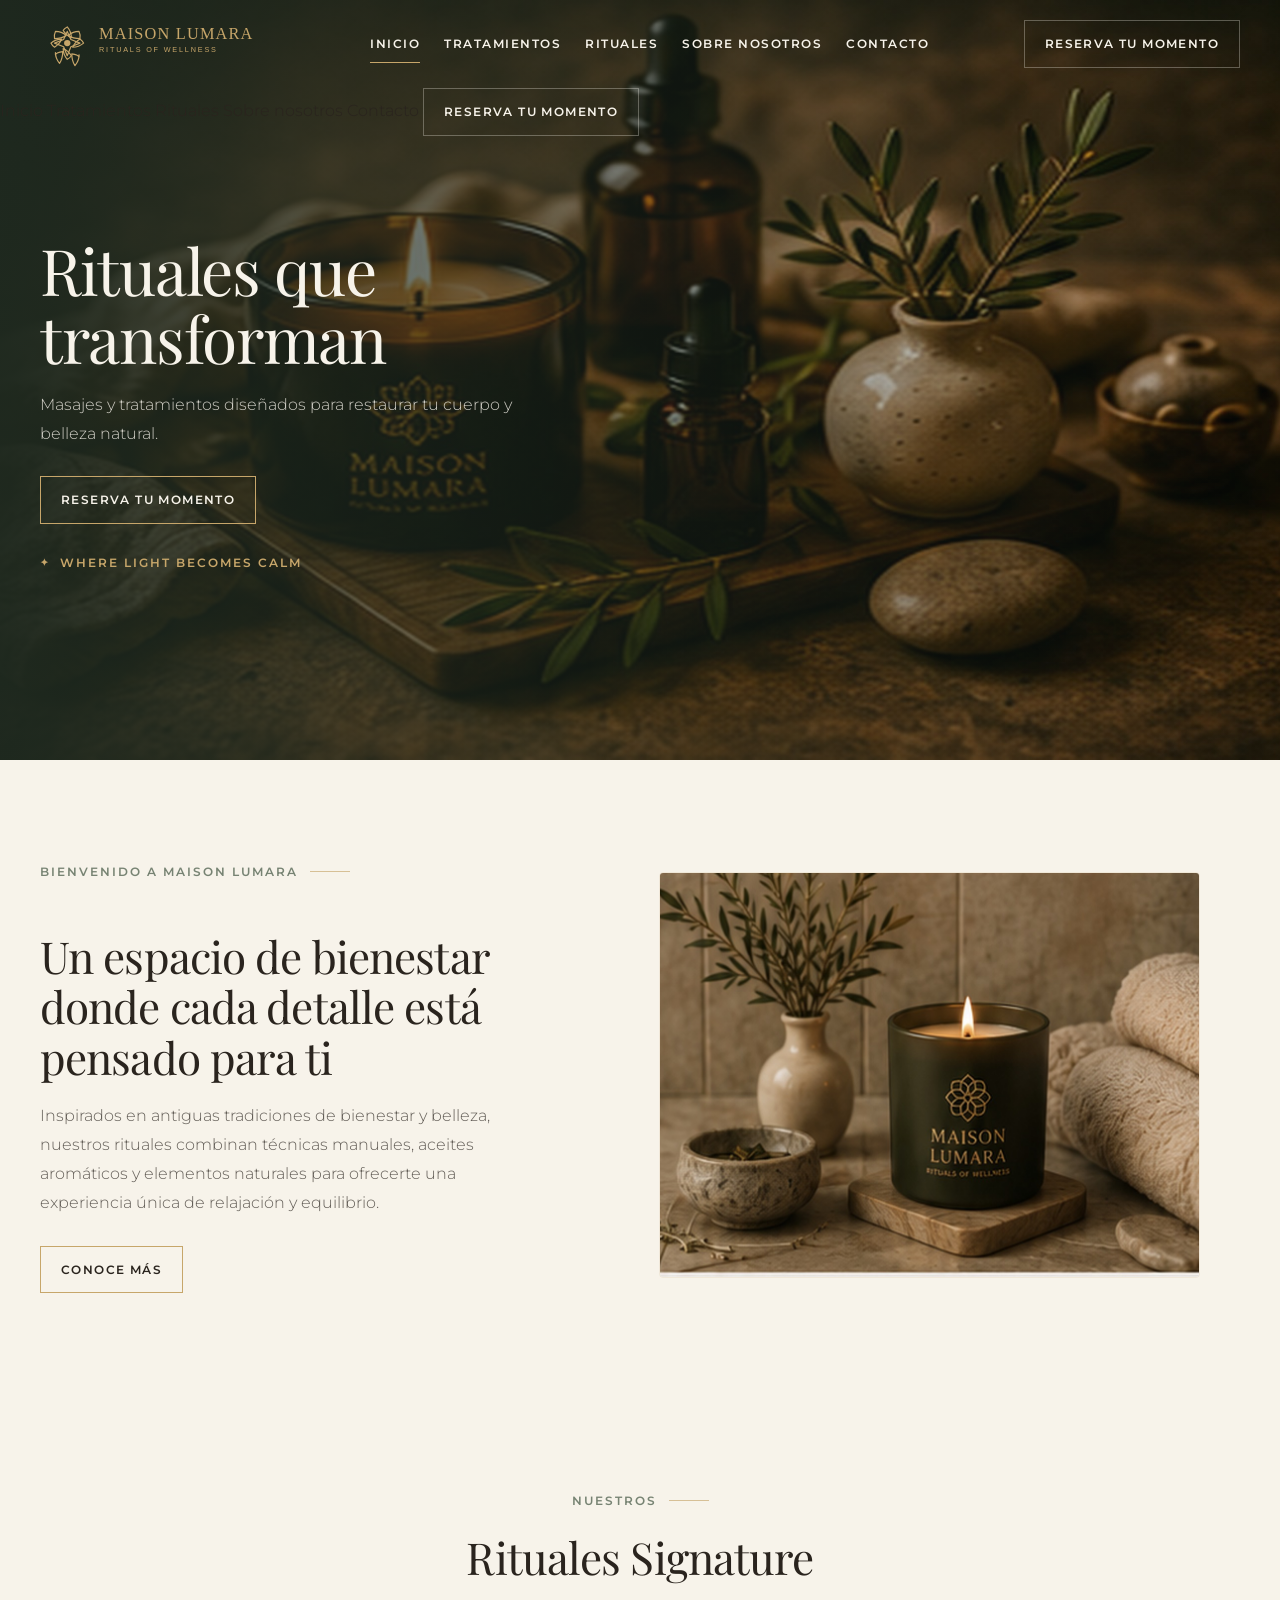
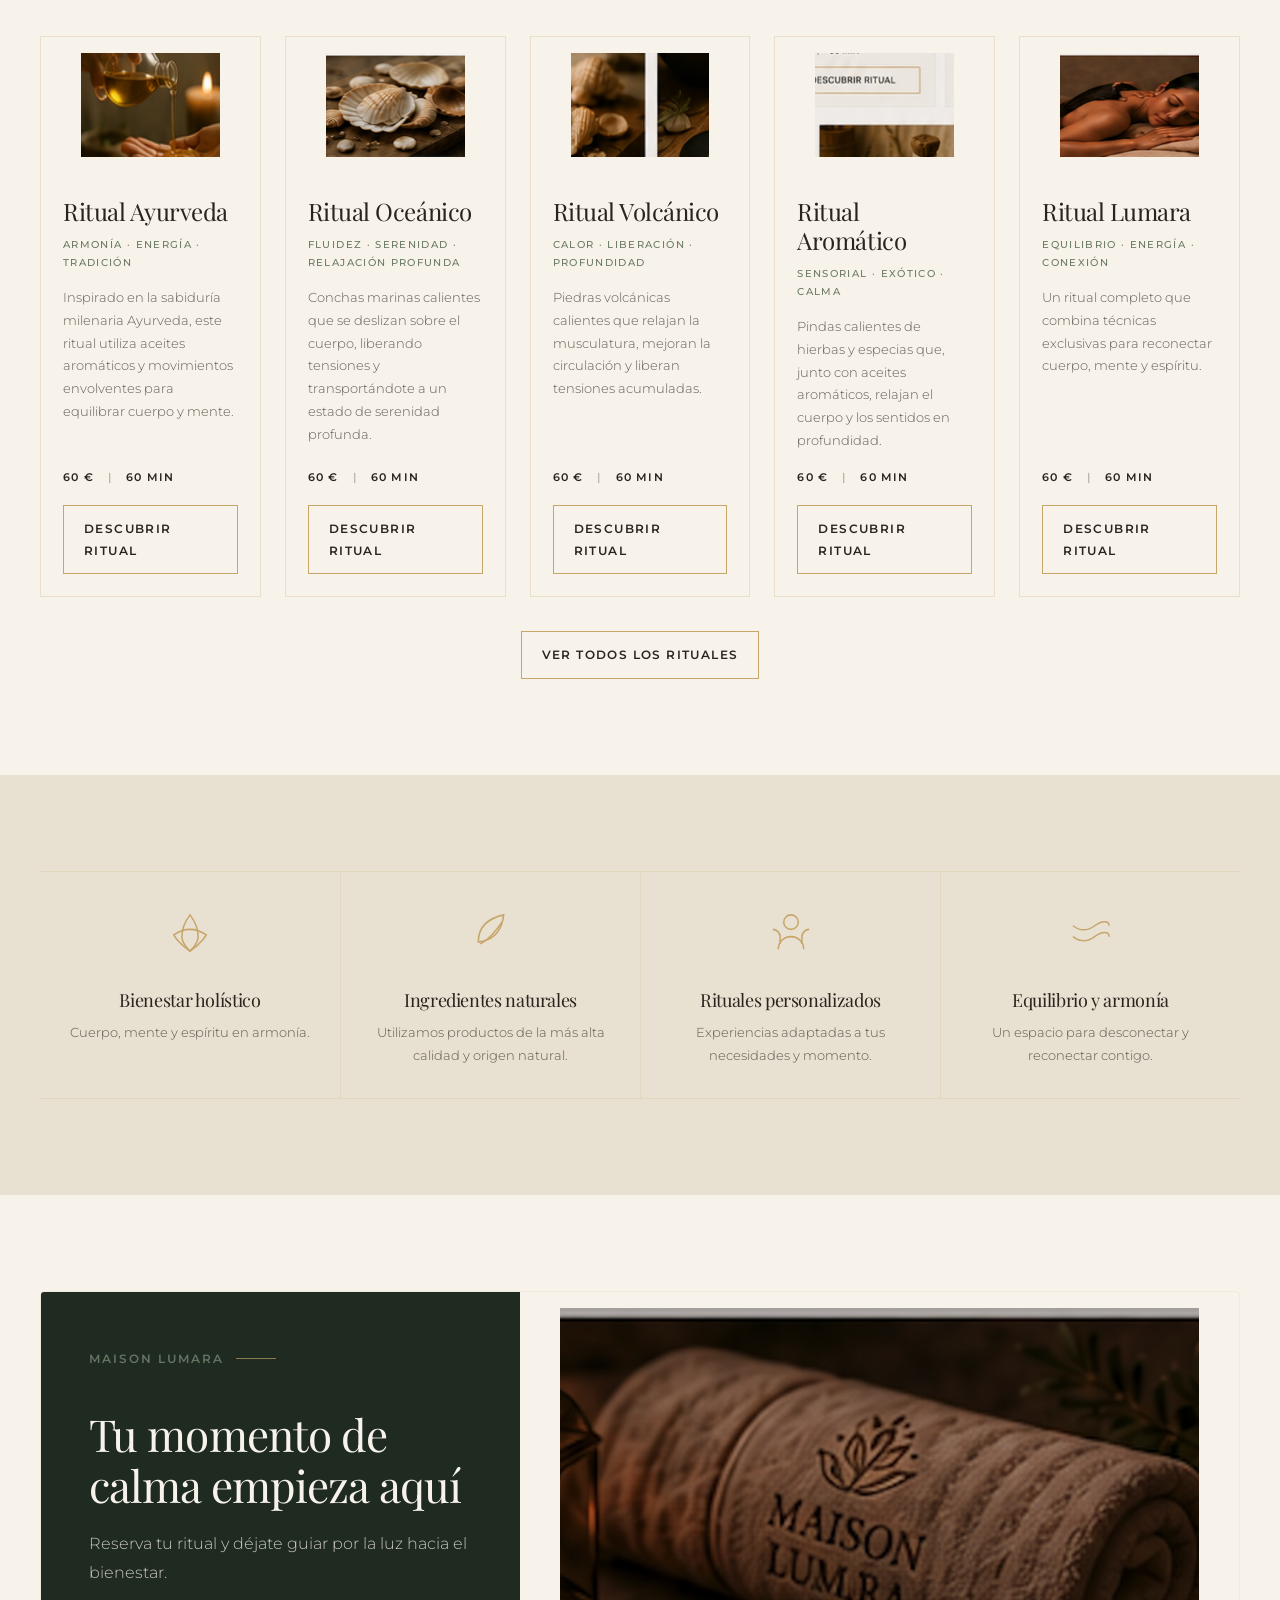
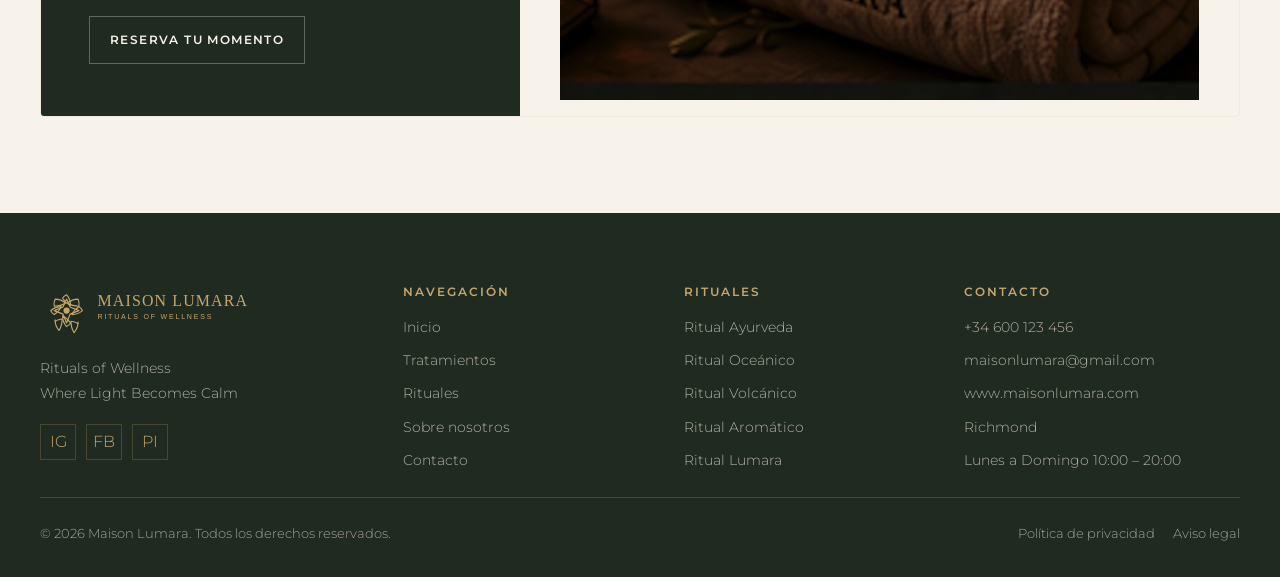
==== index.html @ 35aff401 "Refine Maison Lumara site with final visual assets" ====
<!DOCTYPE html>
<html lang="es">
  <head>
    <meta charset="UTF-8" />
    <meta name="viewport" content="width=device-width, initial-scale=1.0" />
    <title>Maison Lumara | Rituals of Wellness</title>
    <meta
      name="description"
      content="Maison Lumara es un espacio de bienestar editorial y cálido donde cada ritual está diseñado para restaurar el cuerpo, la mente y la belleza natural."
    />
    <link rel="stylesheet" href="styles.css" />
  </head>
  <body>
    <div class="page-shell">
      <header class="site-header is-transparent" data-header>
        <div class="container header-bar">
          <a class="brand" href="index.html" aria-label="Maison Lumara">
            <img src="assets/logo-maison-lumara.svg" alt="Maison Lumara" />
          </a>
          <nav class="site-nav" aria-label="Principal">
            <a href="index.html" aria-current="page">Inicio</a>
            <a href="#tratamientos">Tratamientos</a>
            <a href="#rituales">Rituales</a>
            <a href="about.html">Sobre nosotros</a>
            <a href="#contacto">Contacto</a>
          </nav>
          <div class="header-actions">
            <a class="button button-dark" href="#contacto">Reserva tu momento</a>
            <button class="menu-toggle" aria-label="Abrir menú" aria-expanded="false" data-menu-toggle>
              <span></span>
            </button>
          </div>
        </div>
        <div class="mobile-panel" data-mobile-panel>
          <a href="index.html">Inicio</a>
          <a href="#tratamientos">Tratamientos</a>
          <a href="#rituales">Rituales</a>
          <a href="about.html">Sobre nosotros</a>
          <a href="#contacto">Contacto</a>
          <a class="button button-dark" href="#contacto">Reserva tu momento</a>
        </div>
      </header>

      <main>
        <section class="hero">
          <div class="hero-media">
            <img src="assets/hero.jpg" alt="Vela, aceites y elementos naturales Maison Lumara" />
          </div>
          <div class="hero-inner">
            <div class="hero-content hero-copy stack-lg reveal">
              <div class="stack-md">
                <h1>Rituales que transforman</h1>
                <p>
                  Masajes y tratamientos diseñados para restaurar tu cuerpo y belleza natural.
                </p>
              </div>
              <div>
                <a class="button" href="#contacto">Reserva tu momento</a>
              </div>
              <div class="hero-tagline">Where Light Becomes Calm</div>
            </div>
          </div>
        </section>

        <section class="section section-ivory" id="tratamientos">
          <div class="container feature-split">
            <div class="stack-lg reveal">
              <div class="eyebrow">Bienvenido a Maison Lumara</div>
              <div class="stack-md">
                <h2>Un espacio de bienestar donde cada detalle est&aacute; pensado para ti</h2>
                <p>
                  Inspirados en antiguas tradiciones de bienestar y belleza, nuestros rituales combinan t&eacute;cnicas manuales, aceites arom&aacute;ticos y elementos naturales para ofrecerte una experiencia &uacute;nica de relajaci&oacute;n y equilibrio.
                </p>
              </div>
              <div>
                <a class="button" href="about.html">Conoce m&aacute;s</a>
              </div>
            </div>
            <figure class="feature-split-figure reveal">
              <img src="assets/bienestar.jpg" alt="Cabina cálida de Maison Lumara" loading="lazy" />
            </figure>
          </div>
        </section>

        <section class="section section-ivory" id="rituales">
          <div class="container">
            <div class="centered-heading reveal">
              <div class="eyebrow" style="justify-content:center">Nuestros</div>
              <h2>Rituales Signature</h2>
            </div>

            <div class="ritual-grid">
              <article class="ritual-card reveal">
                <figure class="card-figure">
                  <img src="assets/ayurveda.jpg" alt="Ritual Ayurveda" loading="lazy" />
                </figure>
                <div class="card-body">
                  <h3>Ritual Ayurveda</h3>
                  <div class="card-subtitle">Armon&iacute;a · Energ&iacute;a · Tradici&oacute;n</div>
                  <p>
                    Inspirado en la sabidur&iacute;a milenaria Ayurveda, este ritual utiliza aceites arom&aacute;ticos y movimientos envolventes para equilibrar cuerpo y mente.
                  </p>
                  <div class="card-meta"><span>60 €</span><span>60 MIN</span></div>
                  <a class="button" href="ritual-ayurveda.html">Descubrir ritual</a>
                </div>
              </article>

              <article class="ritual-card reveal">
                <figure class="card-figure">
                  <img src="assets/oceanico.jpg" alt="Ritual Oceánico" loading="lazy" />
                </figure>
                <div class="card-body">
                  <h3>Ritual Oce&aacute;nico</h3>
                  <div class="card-subtitle">Fluidez · Serenidad · Relajaci&oacute;n profunda</div>
                  <p>
                    Conchas marinas calientes que se deslizan sobre el cuerpo, liberando tensiones y transport&aacute;ndote a un estado de serenidad profunda.
                  </p>
                  <div class="card-meta"><span>60 €</span><span>60 MIN</span></div>
                  <a class="button" href="ritual-oceanico.html">Descubrir ritual</a>
                </div>
              </article>

              <article class="ritual-card reveal">
                <figure class="card-figure">
                  <img src="assets/volcanico.jpg" alt="Ritual Volcánico" loading="lazy" />
                </figure>
                <div class="card-body">
                  <h3>Ritual Volc&aacute;nico</h3>
                  <div class="card-subtitle">Calor · Liberaci&oacute;n · Profundidad</div>
                  <p>
                    Piedras volc&aacute;nicas calientes que relajan la musculatura, mejoran la circulaci&oacute;n y liberan tensiones acumuladas.
                  </p>
                  <div class="card-meta"><span>60 €</span><span>60 MIN</span></div>
                  <a class="button" href="ritual-volcanico.html">Descubrir ritual</a>
                </div>
              </article>

              <article class="ritual-card reveal">
                <figure class="card-figure">
                  <img src="assets/aromatico.jpg" alt="Ritual Aromático" loading="lazy" />
                </figure>
                <div class="card-body">
                  <h3>Ritual Arom&aacute;tico</h3>
                  <div class="card-subtitle">Sensorial · Ex&oacute;tico · Calma</div>
                  <p>
                    Pindas calientes de hierbas y especias que, junto con aceites arom&aacute;ticos, relajan el cuerpo y los sentidos en profundidad.
                  </p>
                  <div class="card-meta"><span>60 €</span><span>60 MIN</span></div>
                  <a class="button" href="ritual-aromatico.html">Descubrir ritual</a>
                </div>
              </article>

              <article class="ritual-card reveal">
                <figure class="card-figure">
                  <img src="assets/lumara.jpg" alt="Ritual Lumara" loading="lazy" />
                </figure>
                <div class="card-body">
                  <h3>Ritual Lumara</h3>
                  <div class="card-subtitle">Equilibrio · Energ&iacute;a · Conexi&oacute;n</div>
                  <p>
                    Un ritual completo que combina t&eacute;cnicas exclusivas para reconectar cuerpo, mente y esp&iacute;ritu.
                  </p>
                  <div class="card-meta"><span>60 €</span><span>60 MIN</span></div>
                  <a class="button" href="ritual-lumara.html">Descubrir ritual</a>
                </div>
              </article>
            </div>

            <div class="grid-cta reveal">
              <a class="button" href="ritual-lumara.html">Ver todos los rituales</a>
            </div>
          </div>
        </section>

        <section class="section section-beige">
          <div class="container">
            <div class="values-grid">
              <article class="value-card reveal">
                <svg class="value-icon" viewBox="0 0 64 64" fill="none" stroke="currentColor" stroke-width="1.7">
                  <path d="M32 12c6 8 9 16 9 24 0 5-3 10-9 16-6-6-9-11-9-16 0-8 3-16 9-24Z"/><path d="M14 34c6-4 12-6 18-6 6 0 12 2 18 6-6 10-18 18-18 18S20 44 14 34Z"/>
                </svg>
                <h3>Bienestar hol&iacute;stico</h3>
                <p>Cuerpo, mente y esp&iacute;ritu en armon&iacute;a.</p>
              </article>
              <article class="value-card reveal">
                <svg class="value-icon" viewBox="0 0 64 64" fill="none" stroke="currentColor" stroke-width="1.7">
                  <path d="M18 42c0-16 10-26 28-30-2 18-12 28-28 30Z"/><path d="M20 44c8-4 16-12 24-24"/>
                </svg>
                <h3>Ingredientes naturales</h3>
                <p>Utilizamos productos de la m&aacute;s alta calidad y origen natural.</p>
              </article>
              <article class="value-card reveal">
                <svg class="value-icon" viewBox="0 0 64 64" fill="none" stroke="currentColor" stroke-width="1.7">
                  <circle cx="32" cy="20" r="8"/><path d="M18 50c0-8 6-14 14-14s14 6 14 14"/><path d="M12 28c4 0 8 4 8 8v8"/><path d="M52 28c-4 0-8 4-8 8v8"/>
                </svg>
                <h3>Rituales personalizados</h3>
                <p>Experiencias adaptadas a tus necesidades y momento.</p>
              </article>
              <article class="value-card reveal">
                <svg class="value-icon" viewBox="0 0 64 64" fill="none" stroke="currentColor" stroke-width="1.7">
                  <path d="M12 24c8 6 16 6 24 0s16-6 16 0"/><path d="M12 36c8 6 16 6 24 0s16-6 16 0"/>
                </svg>
                <h3>Equilibrio y armon&iacute;a</h3>
                <p>Un espacio para desconectar y reconectar contigo.</p>
              </article>
            </div>
          </div>
        </section>

        <section class="section section-ivory" id="contacto">
          <div class="container">
            <div class="cta-panel reveal">
              <div class="cta-panel-copy stack-lg">
                <div class="stack-md">
                  <div class="eyebrow">Maison Lumara</div>
                  <h2>Tu momento de calma empieza aqu&iacute;</h2>
                  <p>Reserva tu ritual y d&eacute;jate guiar por la luz hacia el bienestar.</p>
                </div>
                <div>
                  <a class="button button-dark" href="mailto:maisonlumara@gmail.com">Reserva tu momento</a>
                </div>
              </div>
              <figure class="cta-panel-image">
                <img src="assets/cta-footer.jpg" alt="Linterna y toalla Maison Lumara" loading="lazy" />
              </figure>
            </div>
          </div>
        </section>
      </main>

      <footer class="site-footer">
        <div class="container">
          <div class="footer-grid">
            <div class="footer-brand">
              <img class="footer-logo" src="assets/logo-maison-lumara.svg" alt="Maison Lumara" />
              <p>Rituals of Wellness</p>
              <p>Where Light Becomes Calm</p>
              <div class="socials" aria-label="Redes sociales">
                <a href="#" aria-label="Instagram">IG</a>
                <a href="#" aria-label="Facebook">FB</a>
                <a href="#" aria-label="Pinterest">PI</a>
              </div>
            </div>
            <div class="footer-column">
              <h3>Navegaci&oacute;n</h3>
              <div class="footer-links">
                <a href="index.html">Inicio</a>
                <a href="#tratamientos">Tratamientos</a>
                <a href="#rituales">Rituales</a>
                <a href="about.html">Sobre nosotros</a>
                <a href="#contacto">Contacto</a>
              </div>
            </div>
            <div class="footer-column">
              <h3>Rituales</h3>
              <div class="footer-links">
                <a href="ritual-ayurveda.html">Ritual Ayurveda</a>
                <a href="ritual-oceanico.html">Ritual Oce&aacute;nico</a>
                <a href="ritual-volcanico.html">Ritual Volc&aacute;nico</a>
                <a href="ritual-aromatico.html">Ritual Arom&aacute;tico</a>
                <a href="ritual-lumara.html">Ritual Lumara</a>
              </div>
            </div>
            <div class="footer-column">
              <h3>Contacto</h3>
              <div class="footer-meta">
                <p>+34 600 123 456</p>
                <p>maisonlumara@gmail.com</p>
                <p>www.maisonlumara.com</p>
                <p>Richmond</p>
                <p>Lunes a Domingo 10:00 – 20:00</p>
              </div>
            </div>
          </div>
          <div class="footer-bottom">
            <span>&copy; 2026 Maison Lumara. Todos los derechos reservados.</span>
            <div class="footer-bottom-links">
              <a href="#">Pol&iacute;tica de privacidad</a>
              <a href="#">Aviso legal</a>
            </div>
          </div>
        </div>
      </footer>
    </div>
    <script src="script.js"></script>
  </body>
</html>
---- styles.css ----
@import url("https://fonts.googleapis.com/css2?family=Cinzel:wght@400;500;600&family=Montserrat:wght@300;400;500;600&family=Playfair+Display:wght@400;500;600&display=swap");

:root {
  --olive-deep: #3d4739;
  --olive-dark: #1f2a20;
  --olive-soft: #6b7a68;
  --beige: #e8e0d1;
  --ivory: #f7f3ea;
  --sand: #d6cbb7;
  --gold: #c7a66a;
  --text: #2a241e;
  --text-soft: rgba(42, 36, 30, 0.72);
  --line: rgba(199, 166, 106, 0.26);
  --line-strong: rgba(199, 166, 106, 0.42);
  --shadow-soft: 0 18px 38px rgba(49, 35, 22, 0.055);
  --radius-sm: 4px;
  --container: 1200px;
  --section-space: 96px;
  --section-space-mobile: 64px;
  --transition: 250ms ease;
}

*,
*::before,
*::after {
  box-sizing: border-box;
}

html {
  scroll-behavior: smooth;
}

section[id] {
  scroll-margin-top: 110px;
}

body {
  margin: 0;
  font-family: "Montserrat", sans-serif;
  font-weight: 300;
  color: var(--text);
  background: var(--ivory);
  line-height: 1.8;
  -webkit-font-smoothing: antialiased;
  text-rendering: optimizeLegibility;
}

img {
  max-width: 100%;
  display: block;
}

a {
  color: inherit;
  text-decoration: none;
}

button,
.button {
  font: inherit;
}

.container {
  width: min(calc(100% - 48px), var(--container));
  margin: 0 auto;
}

main {
  background:
    linear-gradient(180deg, rgba(255, 255, 255, 0.46), rgba(255, 255, 255, 0.46)),
    var(--ivory);
}

.page-shell {
  overflow: clip;
}

.eyebrow {
  display: inline-flex;
  align-items: center;
  gap: 12px;
  margin: 0 0 20px;
  font-size: 12px;
  font-weight: 600;
  letter-spacing: 2px;
  text-transform: uppercase;
  color: rgba(107, 122, 104, 0.92);
}

.eyebrow::after {
  content: "";
  width: 40px;
  height: 1px;
  background: var(--gold);
  opacity: 0.65;
}

.section {
  padding: var(--section-space) 0;
}

.section-ivory {
  background: var(--ivory);
}

.section-beige {
  background: var(--beige);
}

.heading-xl,
h1,
h2,
h3 {
  margin: 0;
  font-family: "Playfair Display", serif;
  font-weight: 400;
  letter-spacing: -0.02em;
}

h1 {
  font-size: clamp(34px, 6vw, 64px);
  line-height: 1.05;
}

h2 {
  font-size: clamp(28px, 4vw, 44px);
  line-height: 1.15;
}

h3 {
  font-size: clamp(20px, 2.4vw, 24px);
  line-height: 1.2;
}

p {
  margin: 0;
  color: var(--text-soft);
}

.stack-lg > * + * {
  margin-top: 28px;
}

.stack-md > * + * {
  margin-top: 20px;
}

.stack-sm > * + * {
  margin-top: 12px;
}

.button {
  display: inline-flex;
  align-items: center;
  justify-content: center;
  gap: 10px;
  min-height: 44px;
  padding: 12px 20px;
  border: 1px solid var(--gold);
  background: transparent;
  color: inherit;
  font-size: 12px;
  font-weight: 600;
  letter-spacing: 1.4px;
  text-transform: uppercase;
  transition: background-color var(--transition), color var(--transition), transform var(--transition), border-color var(--transition);
}

.button:hover,
.button:focus-visible {
  background: var(--gold);
  color: var(--olive-dark);
  transform: translateY(-2px);
}

.button-solid {
  background: var(--gold);
  color: var(--olive-dark);
}

.button-solid:hover,
.button-solid:focus-visible {
  background: #d4b47b;
}

.button-dark {
  border-color: rgba(247, 243, 234, 0.3);
  color: var(--ivory);
}

.button-dark:hover,
.button-dark:focus-visible {
  border-color: var(--gold);
}

.site-header {
  position: sticky;
  top: 0;
  z-index: 50;
  background: rgba(31, 42, 32, 0.78);
  backdrop-filter: blur(18px);
  transition: background-color var(--transition), box-shadow var(--transition);
}

.site-header.is-transparent {
  position: absolute;
  inset: 0 0 auto;
  background: transparent;
  backdrop-filter: none;
}

.site-header.is-scrolled {
  background: rgba(31, 42, 32, 0.94);
  box-shadow: 0 12px 30px rgba(16, 20, 16, 0.18);
}

.header-bar {
  display: flex;
  align-items: center;
  justify-content: space-between;
  gap: 24px;
  min-height: 88px;
}

.brand {
  display: inline-flex;
  align-items: center;
  min-width: 0;
}

.brand img {
  width: 236px;
  max-width: 100%;
}

.site-nav {
  display: flex;
  align-items: center;
  gap: 24px;
}

.site-nav a {
  position: relative;
  font-size: 12px;
  font-weight: 600;
  letter-spacing: 1.5px;
  text-transform: uppercase;
  color: var(--ivory);
}

.site-nav a::after {
  content: "";
  position: absolute;
  left: 0;
  bottom: -8px;
  width: 100%;
  height: 1px;
  background: var(--gold);
  transform: scaleX(0);
  transform-origin: left;
  transition: transform var(--transition);
}

.site-nav a:hover::after,
.site-nav a[aria-current="page"]::after {
  transform: scaleX(1);
}

.header-actions {
  display: flex;
  align-items: center;
  gap: 18px;
}

.menu-toggle {
  display: none;
  width: 48px;
  height: 48px;
  padding: 0;
  border: 1px solid rgba(247, 243, 234, 0.2);
  background: transparent;
  color: var(--ivory);
}

.menu-toggle span,
.menu-toggle::before,
.menu-toggle::after {
  content: "";
  display: block;
  width: 18px;
  height: 1px;
  margin: 0 auto;
  background: currentColor;
  transition: transform var(--transition), opacity var(--transition);
}

.menu-toggle span {
  margin: 6px auto;
}

.menu-toggle[aria-expanded="true"]::before {
  transform: translateY(7px) rotate(45deg);
}

.menu-toggle[aria-expanded="true"] span {
  opacity: 0;
}

.menu-toggle[aria-expanded="true"]::after {
  transform: translateY(-7px) rotate(-45deg);
}

.hero {
  position: relative;
  min-height: 760px;
  display: flex;
  align-items: center;
  color: var(--ivory);
  background: var(--olive-dark);
}

.hero::before {
  content: "";
  position: absolute;
  inset: 0;
  background: linear-gradient(90deg, rgba(31, 42, 32, 0.92) 0%, rgba(31, 42, 32, 0.62) 38%, rgba(31, 42, 32, 0.12) 100%);
  z-index: 1;
}

.hero-media,
.page-hero-media {
  position: absolute;
  inset: 0;
}

.hero-media img,
.page-hero-media img {
  width: 100%;
  height: 100%;
  object-fit: cover;
}

.hero-content,
.page-hero-content {
  position: relative;
  z-index: 2;
}

.hero-inner {
  width: min(calc(100% - 48px), var(--container));
  margin: 0 auto;
  padding: 154px 0 102px;
}

.hero-copy {
  max-width: 520px;
}

.hero-copy p {
  color: rgba(247, 243, 234, 0.82);
}

.hero-tagline {
  display: inline-flex;
  align-items: center;
  gap: 10px;
  margin-top: 28px;
  font-size: 12px;
  font-weight: 600;
  letter-spacing: 2px;
  text-transform: uppercase;
  color: var(--gold);
}

.hero-tagline::before {
  content: "✦";
  font-size: 10px;
}

.feature-split {
  display: grid;
  grid-template-columns: minmax(0, 0.9fr) minmax(0, 1.1fr);
  gap: 70px;
  align-items: center;
}

.feature-split img,
.about-story-media img,
.ritual-intro-media img,
.cta-panel-image img,
.card-figure img,
.page-hero-media img {
  width: 100%;
  height: 100%;
  object-fit: cover;
}

.feature-split-figure {
  aspect-ratio: 4 / 3;
  border-radius: var(--radius-sm);
  overflow: hidden;
  border: 1px solid rgba(199, 166, 106, 0.14);
}

.centered-heading {
  text-align: center;
  max-width: 720px;
  margin: 0 auto 54px;
}

.ritual-grid {
  display: grid;
  grid-template-columns: repeat(5, minmax(0, 1fr));
  gap: 24px;
  align-items: stretch;
}

.ritual-card {
  display: flex;
  flex-direction: column;
  height: 100%;
  border: 1px solid var(--line);
  background: var(--ivory);
  transition: transform var(--transition), box-shadow var(--transition), border-color var(--transition);
}

.ritual-card:hover,
.ritual-card:focus-within {
  transform: translateY(-4px);
  box-shadow: var(--shadow-soft);
  border-color: var(--line-strong);
}

.card-figure {
  aspect-ratio: 4 / 3;
  overflow: hidden;
}

.card-body {
  display: flex;
  flex: 1;
  flex-direction: column;
  padding: 24px 22px 22px;
}

.card-subtitle {
  margin: 10px 0 14px;
  font-size: 10px;
  font-weight: 500;
  letter-spacing: 1.35px;
  text-transform: uppercase;
  color: var(--olive-soft);
}

.card-body p {
  font-size: 13px;
  line-height: 1.75;
}

.card-meta {
  display: flex;
  gap: 14px;
  margin-top: auto;
  padding: 16px 0 18px;
  font-size: 11px;
  font-weight: 600;
  letter-spacing: 1.2px;
  text-transform: uppercase;
  color: var(--text);
}

.card-meta span + span::before {
  content: "|";
  margin-right: 14px;
  color: rgba(42, 36, 30, 0.3);
}

.grid-cta {
  margin-top: 34px;
  text-align: center;
}

.values-grid {
  display: grid;
  grid-template-columns: repeat(4, minmax(0, 1fr));
  gap: 0;
  border-top: 1px solid rgba(199, 166, 106, 0.18);
  border-bottom: 1px solid rgba(199, 166, 106, 0.18);
}

.value-card {
  padding: 32px 26px;
  text-align: center;
}

.value-card + .value-card {
  border-left: 1px solid rgba(199, 166, 106, 0.16);
}

.value-icon {
  width: 58px;
  height: 58px;
  margin: 0 auto 18px;
  color: var(--gold);
}

.value-card h3 {
  margin-bottom: 10px;
  font-size: 18px;
}

.value-card p {
  font-size: 13px;
  line-height: 1.7;
}

.cta-panel {
  display: grid;
  grid-template-columns: minmax(0, 0.8fr) minmax(0, 1.2fr);
  min-height: 400px;
  overflow: hidden;
  border-radius: var(--radius-sm);
  border: 1px solid rgba(199, 166, 106, 0.12);
}

.cta-panel-copy {
  display: flex;
  flex-direction: column;
  justify-content: center;
  padding: 52px 48px;
  background: var(--olive-dark);
  color: var(--ivory);
}

.cta-panel-copy p {
  color: rgba(247, 243, 234, 0.78);
}

.cta-panel-image {
  position: relative;
  min-height: 320px;
}

.cta-panel-image::after {
  content: "";
  position: absolute;
  inset: 0;
  background: rgba(0, 0, 0, 0.3);
}

.site-footer {
  background: var(--olive-dark);
  color: var(--beige);
}

.footer-grid {
  display: grid;
  grid-template-columns: 1.2fr 0.9fr 0.9fr 1fr;
  gap: 32px;
  padding: 72px 0 24px;
}

.footer-brand p,
.footer-column p,
.footer-column a {
  color: rgba(232, 224, 209, 0.74);
  font-size: 14px;
}

.footer-column h3 {
  margin-bottom: 16px;
  font-family: "Montserrat", sans-serif;
  font-size: 12px;
  font-weight: 600;
  letter-spacing: 2px;
  text-transform: uppercase;
  color: var(--gold);
}

.footer-links,
.footer-meta {
  display: grid;
  gap: 8px;
}

.footer-logo {
  width: 230px;
  margin-bottom: 18px;
}

.socials {
  display: flex;
  gap: 10px;
  margin-top: 18px;
}

.socials a {
  display: inline-flex;
  align-items: center;
  justify-content: center;
  width: 36px;
  height: 36px;
  border: 1px solid rgba(199, 166, 106, 0.24);
  color: var(--gold);
  transition: border-color var(--transition), transform var(--transition);
}

.socials a:hover,
.socials a:focus-visible {
  border-color: var(--gold);
  transform: translateY(-2px);
}

.footer-bottom {
  display: flex;
  justify-content: space-between;
  gap: 18px;
  align-items: center;
  padding: 24px 0 32px;
  border-top: 1px solid rgba(199, 166, 106, 0.25);
  color: rgba(232, 224, 209, 0.68);
  font-size: 13px;
}

.footer-bottom-links {
  display: flex;
  gap: 18px;
}

.page-hero {
  position: relative;
  min-height: 450px;
  display: flex;
  align-items: end;
  color: var(--ivory);
}

.page-hero::after {
  content: "";
  position: absolute;
  inset: 0;
  background: linear-gradient(180deg, rgba(31, 42, 32, 0.3) 0%, rgba(31, 42, 32, 0.74) 100%);
}

.page-hero .container {
  position: relative;
  z-index: 2;
  padding: 156px 0 54px;
}

.breadcrumb {
  display: inline-flex;
  flex-wrap: wrap;
  gap: 8px;
  margin-top: 16px;
  font-size: 12px;
  font-weight: 500;
  letter-spacing: 1.2px;
  text-transform: uppercase;
  color: rgba(247, 243, 234, 0.8);
}

.breadcrumb span {
  opacity: 0.6;
}

.about-story {
  display: grid;
  grid-template-columns: minmax(0, 1fr) minmax(0, 0.94fr);
  gap: 42px;
  align-items: start;
}

.about-story-media {
  display: grid;
  grid-template-columns: 1fr 0.82fr;
  gap: 18px;
  align-items: start;
}

.about-story-media figure {
  margin: 0;
  overflow: hidden;
  border-radius: var(--radius-sm);
  border: 1px solid rgba(199, 166, 106, 0.12);
}

.about-story-media figure:first-child {
  aspect-ratio: 4 / 5;
}

.about-story-media figure:last-child {
  aspect-ratio: 4 / 6;
  transform: translateY(56px);
}

.meaning-card {
  display: grid;
  grid-template-columns: repeat(2, minmax(0, 1fr));
  gap: 0;
  margin-top: 34px;
  border: 1px solid rgba(199, 166, 106, 0.2);
  background: rgba(255, 255, 255, 0.45);
}

.meaning-card article {
  padding: 28px;
}

.meaning-card article + article {
  border-left: 1px solid rgba(199, 166, 106, 0.14);
}

.meaning-card h3 {
  margin-bottom: 12px;
}

.ritual-intro {
  display: grid;
  grid-template-columns: minmax(0, 1fr) minmax(340px, 0.82fr);
  gap: 44px;
  align-items: start;
}

.ritual-intro-media {
  aspect-ratio: 16 / 11;
  overflow: hidden;
  border-radius: var(--radius-sm);
  border: 1px solid rgba(199, 166, 106, 0.14);
}

.ritual-layout {
  display: grid;
  grid-template-columns: minmax(0, 1fr) 300px;
  gap: 36px;
  align-items: start;
  margin-top: 48px;
}

.ritual-panel,
.ritual-aside-card,
.contact-strip,
.summary-box {
  border: 1px solid rgba(199, 166, 106, 0.18);
  background: rgba(255, 255, 255, 0.58);
}

.ritual-panel {
  padding: 30px;
}

.ritual-bullets {
  display: grid;
  gap: 12px;
  padding: 0;
  margin: 0;
  list-style: none;
}

.ritual-bullets li {
  position: relative;
  padding-left: 20px;
  color: var(--text-soft);
}

.ritual-bullets li::before {
  content: "";
  position: absolute;
  left: 0;
  top: 12px;
  width: 8px;
  height: 8px;
  border-radius: 50%;
  background: var(--gold);
}

.ritual-aside {
  display: grid;
  gap: 20px;
  position: sticky;
  top: 112px;
}

.ritual-aside-card {
  padding: 24px;
}

.ritual-stat {
  display: grid;
  gap: 16px;
}

.ritual-stat article {
  display: flex;
  justify-content: space-between;
  gap: 16px;
  align-items: center;
  padding-bottom: 16px;
  border-bottom: 1px solid rgba(199, 166, 106, 0.16);
}

.ritual-stat article:last-child {
  padding-bottom: 0;
  border-bottom: 0;
}

.ritual-stat strong {
  font-family: "Montserrat", sans-serif;
  font-size: 11px;
  font-weight: 600;
  letter-spacing: 1.6px;
  text-transform: uppercase;
  color: var(--olive-soft);
}

.ritual-stat span {
  font-size: 14px;
  font-weight: 500;
  color: var(--text);
}

.benefits-grid {
  display: grid;
  grid-template-columns: repeat(4, minmax(0, 1fr));
  gap: 18px;
  margin-top: 28px;
}

.benefit-card {
  padding: 22px 20px;
  border: 1px solid rgba(199, 166, 106, 0.18);
  background: rgba(255, 255, 255, 0.52);
  text-align: center;
}

.benefit-card h3 {
  margin-bottom: 8px;
  font-size: 18px;
}

.benefit-card p {
  font-size: 13px;
  line-height: 1.7;
}

.benefit-card svg {
  width: 34px;
  height: 34px;
  color: var(--gold);
  margin: 0 auto 14px;
}

.contact-strip {
  display: flex;
  justify-content: space-between;
  gap: 24px;
  align-items: center;
  padding: 26px 28px;
  margin-top: 40px;
  background: linear-gradient(135deg, rgba(31, 42, 32, 0.98), rgba(42, 58, 42, 0.9));
  color: var(--ivory);
}

.section-divider {
  width: min(calc(100% - 48px), var(--container));
  height: 1px;
  margin: 0 auto;
  background: linear-gradient(90deg, rgba(199, 166, 106, 0), rgba(199, 166, 106, 0.45), rgba(199, 166, 106, 0));
}

.rituals-stack {
  display: grid;
  gap: 0;
}

.contact-strip p {
  color: rgba(247, 243, 234, 0.74);
}

.contact-actions {
  display: flex;
  flex-wrap: wrap;
  gap: 14px;
}

.reveal {
  opacity: 0;
  transform: translateY(26px);
  transition: opacity 600ms ease, transform 600ms ease;
}

.reveal.is-visible {
  opacity: 1;
  transform: translateY(0);
}

@media (max-width: 1160px) {
  .ritual-grid {
    grid-template-columns: repeat(3, minmax(0, 1fr));
  }

  .footer-grid {
    grid-template-columns: repeat(2, minmax(0, 1fr));
  }

  .benefits-grid {
    grid-template-columns: repeat(2, minmax(0, 1fr));
  }
}

@media (max-width: 940px) {
  .site-nav,
  .header-actions .button {
    display: none;
  }

  .menu-toggle {
    display: inline-flex;
    align-items: center;
    justify-content: center;
  }

  .header-bar {
    min-height: 82px;
  }

  .mobile-panel {
    position: absolute;
    left: 0;
    right: 0;
    top: 100%;
    padding: 20px 24px 28px;
    background: rgba(31, 42, 32, 0.98);
    border-top: 1px solid rgba(199, 166, 106, 0.15);
    display: none;
  }

  .mobile-panel.is-open {
    display: grid;
    gap: 16px;
  }

  .mobile-panel a,
  .mobile-panel .button {
    color: var(--ivory);
  }

  .feature-split,
  .cta-panel,
  .about-story,
  .ritual-intro,
  .ritual-layout {
    grid-template-columns: 1fr;
  }

  .ritual-aside {
    position: static;
  }

  .ritual-grid {
    grid-template-columns: repeat(2, minmax(0, 1fr));
  }

  .values-grid {
    grid-template-columns: repeat(2, minmax(0, 1fr));
  }

  .value-card:nth-child(3),
  .value-card:nth-child(4) {
    border-top: 1px solid rgba(199, 166, 106, 0.16);
  }

  .value-card:nth-child(3) {
    border-left: 0;
  }

  .about-story-media {
    grid-template-columns: 1fr 1fr;
  }

  .about-story-media figure:last-child {
    transform: none;
  }
}

@media (max-width: 720px) {
  :root {
    --section-space: var(--section-space-mobile);
  }

  .container,
  .hero-inner {
    width: min(calc(100% - 40px), var(--container));
  }

  .hero {
    min-height: 640px;
  }

  .hero-inner {
    padding: 136px 0 76px;
  }

  .header-bar {
    min-height: 76px;
  }

  .brand img {
    width: 198px;
  }

  .ritual-grid,
  .values-grid,
  .footer-grid,
  .meaning-card,
  .benefits-grid,
  .about-story-media {
    grid-template-columns: 1fr;
  }

  .value-card + .value-card,
  .meaning-card article + article {
    border-left: 0;
    border-top: 1px solid rgba(199, 166, 106, 0.14);
  }

  .cta-panel-copy,
  .ritual-panel,
  .ritual-aside-card,
  .contact-strip {
    padding: 28px;
  }

  .feature-split,
  .ritual-intro,
  .about-story {
    gap: 34px;
  }

  .contact-strip,
  .footer-bottom {
    flex-direction: column;
    align-items: flex-start;
  }

  .page-hero {
    min-height: 360px;
  }

  .page-hero .container {
    padding: 134px 0 42px;
  }
}
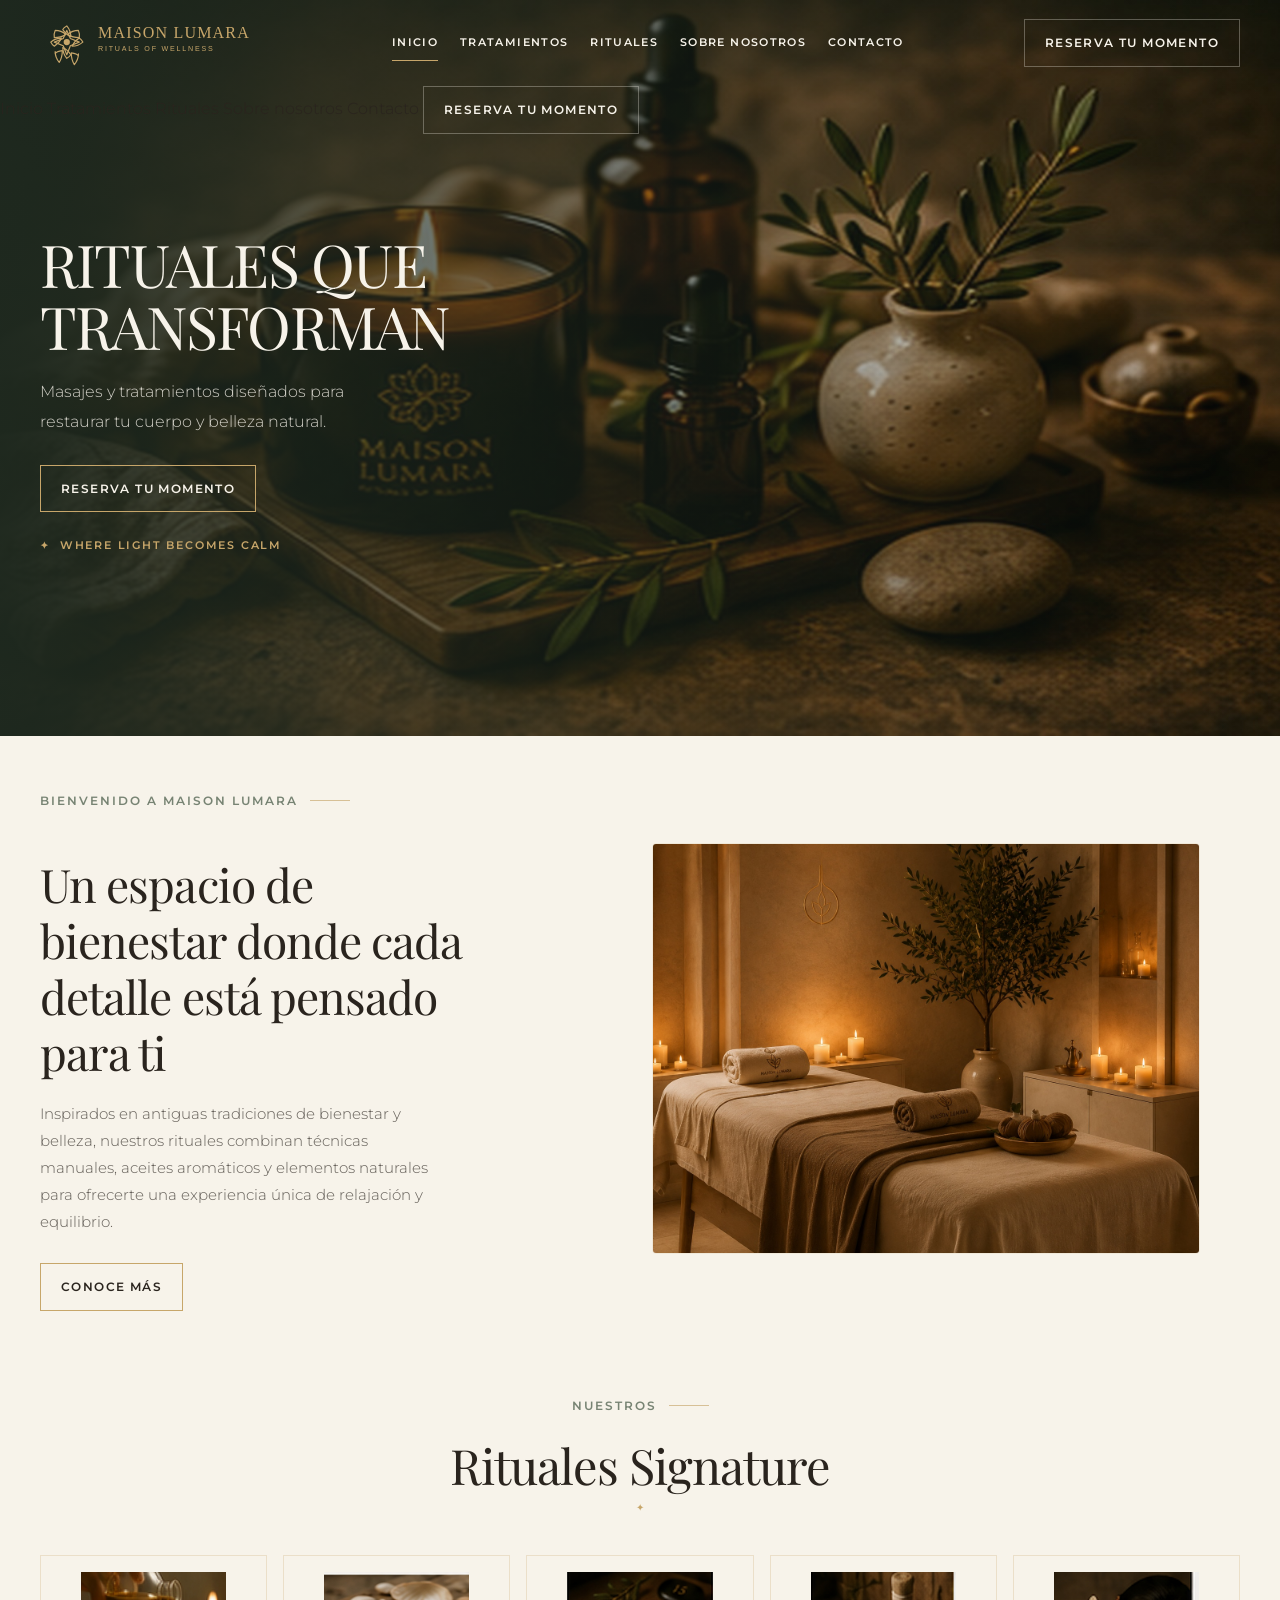
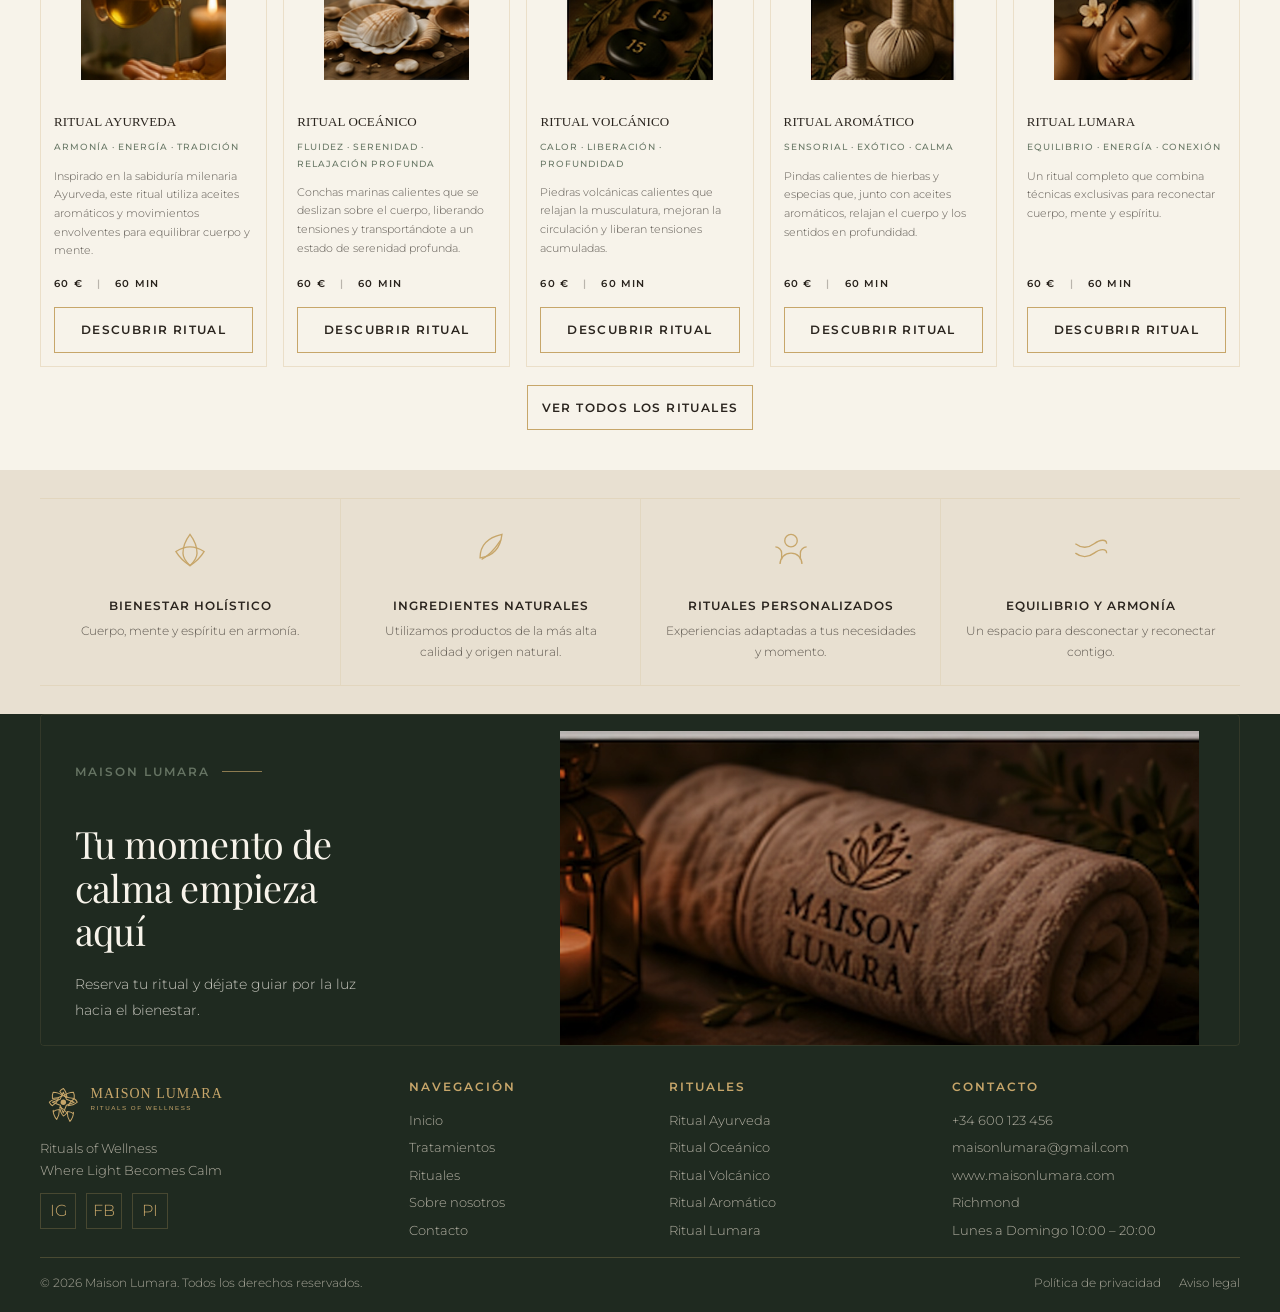
==== commit 37a85780: "Sync approved bienestar image asset" ====
--- a/index.html
+++ b/index.html
@@ -77,7 +77,7 @@
               </div>
             </div>
             <figure class="feature-split-figure reveal">
-              <img src="assets/bienestar.jpg" alt="Cabina cálida de Maison Lumara" loading="lazy" />
+              <img src="assets/bienestar.jpg" alt="Espacio de bienestar Maison Lumara" loading="lazy" />
             </figure>
           </div>
         </section>
--- a/styles.css
+++ b/styles.css
@@ -218,8 +218,8 @@
   display: flex;
   align-items: center;
   justify-content: space-between;
-  gap: 24px;
-  min-height: 88px;
+  gap: 22px;
+  min-height: 86px;
 }
 
 .brand {
@@ -229,21 +229,21 @@
 }
 
 .brand img {
-  width: 236px;
+  width: 232px;
   max-width: 100%;
 }
 
 .site-nav {
   display: flex;
   align-items: center;
-  gap: 24px;
+  gap: 22px;
 }
 
 .site-nav a {
   position: relative;
-  font-size: 12px;
+  font-size: 11px;
   font-weight: 600;
-  letter-spacing: 1.5px;
+  letter-spacing: 1.35px;
   text-transform: uppercase;
   color: var(--ivory);
 }
@@ -312,7 +312,7 @@
 
 .hero {
   position: relative;
-  min-height: 760px;
+  min-height: 736px;
   display: flex;
   align-items: center;
   color: var(--ivory);
@@ -349,14 +349,24 @@
 .hero-inner {
   width: min(calc(100% - 48px), var(--container));
   margin: 0 auto;
-  padding: 154px 0 102px;
+  padding: 146px 0 90px;
 }
 
 .hero-copy {
-  max-width: 520px;
+  max-width: 452px;
+}
+
+.hero-copy h1 {
+  max-width: 426px;
+  text-transform: uppercase;
+  font-size: clamp(34px, 5.25vw, 59px);
+  letter-spacing: -0.03em;
 }
 
 .hero-copy p {
+  max-width: 344px;
+  font-size: 16px;
+  line-height: 1.86;
   color: rgba(247, 243, 234, 0.82);
 }
 
@@ -364,10 +374,10 @@
   display: inline-flex;
   align-items: center;
   gap: 10px;
-  margin-top: 28px;
-  font-size: 12px;
+  margin-top: 24px;
+  font-size: 11px;
   font-weight: 600;
-  letter-spacing: 2px;
+  letter-spacing: 1.8px;
   text-transform: uppercase;
   color: var(--gold);
 }
@@ -379,8 +389,8 @@
 
 .feature-split {
   display: grid;
-  grid-template-columns: minmax(0, 0.9fr) minmax(0, 1.1fr);
-  gap: 70px;
+  grid-template-columns: minmax(0, 0.88fr) minmax(0, 1.12fr);
+  gap: 78px;
   align-items: center;
 }
 
@@ -402,17 +412,63 @@
   border: 1px solid rgba(199, 166, 106, 0.14);
 }
 
+.feature-split-figure img {
+  width: 100%;
+  height: 100%;
+  object-fit: cover;
+  object-position: center center;
+}
+
+#tratamientos.section {
+  padding-top: 50px;
+  padding-bottom: 56px;
+}
+
+#tratamientos .eyebrow {
+  margin-bottom: 16px;
+}
+
+#tratamientos h2 {
+  max-width: 430px;
+  font-size: clamp(30px, 3.6vw, 52px);
+  line-height: 1.22;
+}
+
+#tratamientos p {
+  max-width: 395px;
+  font-size: 15px;
+}
+
 .centered-heading {
   text-align: center;
   max-width: 720px;
-  margin: 0 auto 54px;
+  margin: 0 auto 42px;
+  position: relative;
+}
+
+.centered-heading::after {
+  content: "✦";
+  display: block;
+  margin-top: 10px;
+  color: var(--gold);
+  font-size: 10px;
+  line-height: 1;
+}
+
+.centered-heading h2 {
+  font-size: clamp(32px, 3.8vw, 50px);
 }
 
 .ritual-grid {
   display: grid;
   grid-template-columns: repeat(5, minmax(0, 1fr));
-  gap: 24px;
+  gap: 16px;
   align-items: stretch;
+}
+
+#rituales.section {
+  padding-top: 24px;
+  padding-bottom: 40px;
 }
 
 .ritual-card {
@@ -436,33 +492,55 @@
   overflow: hidden;
 }
 
+.card-figure img {
+  width: 100%;
+  height: 100%;
+  aspect-ratio: 4 / 3;
+  object-fit: cover;
+  object-position: center center;
+  transition: transform 500ms ease;
+}
+
+.ritual-card:hover .card-figure img,
+.ritual-card:focus-within .card-figure img {
+  transform: scale(1.02);
+}
+
 .card-body {
   display: flex;
   flex: 1;
   flex-direction: column;
-  padding: 24px 22px 22px;
+  padding: 17px 13px 13px;
+}
+
+.ritual-card h3 {
+  font-family: "Cinzel", serif;
+  font-size: 13px;
+  line-height: 1.38;
+  letter-spacing: 0.01em;
+  text-transform: uppercase;
 }
 
 .card-subtitle {
-  margin: 10px 0 14px;
-  font-size: 10px;
+  margin: 8px 0 12px;
+  font-size: 9px;
   font-weight: 500;
-  letter-spacing: 1.35px;
+  letter-spacing: 1px;
   text-transform: uppercase;
   color: var(--olive-soft);
 }
 
 .card-body p {
-  font-size: 13px;
-  line-height: 1.75;
+  font-size: 10.5px;
+  line-height: 1.78;
 }
 
 .card-meta {
   display: flex;
   gap: 14px;
   margin-top: auto;
-  padding: 16px 0 18px;
-  font-size: 11px;
+  padding: 14px 0 14px;
+  font-size: 10px;
   font-weight: 600;
   letter-spacing: 1.2px;
   text-transform: uppercase;
@@ -476,8 +554,18 @@
 }
 
 .grid-cta {
-  margin-top: 34px;
+  margin-top: 18px;
   text-align: center;
+}
+
+.ritual-card .button,
+.grid-cta .button {
+  min-height: 40px;
+  padding: 11px 14px;
+}
+
+.ritual-card .button {
+  width: 100%;
 }
 
 .values-grid {
@@ -488,8 +576,63 @@
   border-bottom: 1px solid rgba(199, 166, 106, 0.18);
 }
 
+.section-beige {
+  padding-top: 28px;
+  padding-bottom: 28px;
+}
+
+#contacto.section {
+  padding: 0;
+  padding-bottom: 0;
+  background: var(--olive-dark);
+}
+
+.final-cta {
+  width: 100%;
+  min-height: 300px;
+  display: grid;
+  grid-template-columns: 38% 62%;
+  background: #1f2a20;
+  margin: 0;
+  padding: 0;
+}
+
+.final-cta__content {
+  background: #1f2a20;
+  color: #f7f3ea;
+  display: flex;
+  flex-direction: column;
+  justify-content: center;
+  padding: 64px 48px 64px max(48px, calc((100vw - 1200px) / 2));
+}
+
+.final-cta__content .eyebrow,
+.final-cta__content p {
+  color: rgba(247, 243, 234, 0.78);
+}
+
+.final-cta__content h2 {
+  max-width: 320px;
+  color: #f7f3ea;
+}
+
+.final-cta__image {
+  width: 100%;
+  height: 100%;
+  min-height: 300px;
+  overflow: hidden;
+}
+
+.final-cta__image img {
+  width: 100%;
+  height: 100%;
+  object-fit: cover;
+  object-position: center;
+  display: block;
+}
+
 .value-card {
-  padding: 32px 26px;
+  padding: 26px 24px 22px;
   text-align: center;
 }
 
@@ -498,26 +641,31 @@
 }
 
 .value-icon {
-  width: 58px;
-  height: 58px;
-  margin: 0 auto 18px;
+  width: 50px;
+  height: 50px;
+  margin: 0 auto 14px;
   color: var(--gold);
 }
 
 .value-card h3 {
-  margin-bottom: 10px;
-  font-size: 18px;
+  margin-bottom: 8px;
+  font-family: "Montserrat", sans-serif;
+  font-size: 12px;
+  font-weight: 600;
+  letter-spacing: 1px;
+  text-transform: uppercase;
 }
 
 .value-card p {
-  font-size: 13px;
-  line-height: 1.7;
+  font-size: 12px;
+  line-height: 1.72;
 }
 
 .cta-panel {
   display: grid;
-  grid-template-columns: minmax(0, 0.8fr) minmax(0, 1.2fr);
-  min-height: 400px;
+  grid-template-columns: 40% 60%;
+  min-height: 332px;
+  height: 332px;
   overflow: hidden;
   border-radius: var(--radius-sm);
   border: 1px solid rgba(199, 166, 106, 0.12);
@@ -527,7 +675,7 @@
   display: flex;
   flex-direction: column;
   justify-content: center;
-  padding: 52px 48px;
+  padding: 42px 34px;
   background: var(--olive-dark);
   color: var(--ivory);
 }
@@ -536,35 +684,58 @@
   color: rgba(247, 243, 234, 0.78);
 }
 
+.cta-panel-copy h2 {
+  max-width: 320px;
+  font-size: clamp(30px, 2.95vw, 42px);
+}
+
+.cta-panel-copy p {
+  max-width: 292px;
+  font-size: 14px;
+}
+
 .cta-panel-image {
   position: relative;
-  min-height: 320px;
+  height: 332px;
+  min-height: 332px;
+  overflow: hidden;
+}
+
+.cta-panel-image img {
+  width: 100%;
+  height: 100%;
+  object-fit: cover;
+  object-position: center center;
+  display: block;
 }
 
 .cta-panel-image::after {
   content: "";
   position: absolute;
   inset: 0;
-  background: rgba(0, 0, 0, 0.3);
+  background: rgba(0, 0, 0, 0.22);
+  pointer-events: none;
 }
 
 .site-footer {
+  margin-top: 0;
   background: var(--olive-dark);
   color: var(--beige);
 }
 
 .footer-grid {
   display: grid;
-  grid-template-columns: 1.2fr 0.9fr 0.9fr 1fr;
-  gap: 32px;
-  padding: 72px 0 24px;
+  grid-template-columns: 1.2fr 0.82fr 0.9fr 1fr;
+  gap: 24px;
+  padding: 34px 0 16px;
 }
 
 .footer-brand p,
 .footer-column p,
 .footer-column a {
   color: rgba(232, 224, 209, 0.74);
-  font-size: 14px;
+  font-size: 13px;
+  line-height: 1.65;
 }
 
 .footer-column h3 {
@@ -580,18 +751,18 @@
 .footer-links,
 .footer-meta {
   display: grid;
-  gap: 8px;
+  gap: 6px;
 }
 
 .footer-logo {
-  width: 230px;
-  margin-bottom: 18px;
+  width: 202px;
+  margin-bottom: 12px;
 }
 
 .socials {
   display: flex;
   gap: 10px;
-  margin-top: 18px;
+  margin-top: 12px;
 }
 
 .socials a {
@@ -616,10 +787,10 @@
   justify-content: space-between;
   gap: 18px;
   align-items: center;
-  padding: 24px 0 32px;
+  padding: 14px 0 18px;
   border-top: 1px solid rgba(199, 166, 106, 0.25);
   color: rgba(232, 224, 209, 0.68);
-  font-size: 13px;
+  font-size: 12px;
 }
 
 .footer-bottom-links {
@@ -629,7 +800,7 @@
 
 .page-hero {
   position: relative;
-  min-height: 450px;
+  min-height: 384px;
   display: flex;
   align-items: end;
   color: var(--ivory);
@@ -645,17 +816,23 @@
 .page-hero .container {
   position: relative;
   z-index: 2;
-  padding: 156px 0 54px;
+  padding: 140px 0 38px;
+}
+
+.page-hero h1 {
+  text-transform: uppercase;
+  font-size: clamp(34px, 4vw, 52px);
+  letter-spacing: -0.025em;
 }
 
 .breadcrumb {
   display: inline-flex;
   flex-wrap: wrap;
   gap: 8px;
-  margin-top: 16px;
-  font-size: 12px;
+  margin-top: 12px;
+  font-size: 11px;
   font-weight: 500;
-  letter-spacing: 1.2px;
+  letter-spacing: 1.1px;
   text-transform: uppercase;
   color: rgba(247, 243, 234, 0.8);
 }
@@ -664,47 +841,74 @@
   opacity: 0.6;
 }
 
-.about-story {
-  display: grid;
-  grid-template-columns: minmax(0, 1fr) minmax(0, 0.94fr);
-  gap: 42px;
+.about-story,
+.about-content {
+  max-width: 1200px;
+  margin: 0 auto;
+  padding: 96px 24px 72px;
+  display: grid;
+  grid-template-columns: minmax(0, 0.95fr) minmax(320px, 0.65fr);
+  gap: 56px;
   align-items: start;
 }
 
-.about-story-media {
-  display: grid;
-  grid-template-columns: 1fr 0.82fr;
-  gap: 18px;
-  align-items: start;
-}
-
-.about-story-media figure {
+#sobre-nosotros + .section {
+  padding: 0 0 54px;
+}
+
+.about-copy {
+  max-width: 640px;
+}
+
+.about-copy > h2 {
+  max-width: 640px;
+  font-size: clamp(31px, 3.5vw, 47px);
+  line-height: 1.18;
+}
+
+.about-copy .stack-md {
+  max-width: 640px;
+}
+
+.about-copy .stack-md p {
+  font-size: 14px;
+  line-height: 1.95;
+}
+
+.about-story-media,
+.about-images {
+  display: block;
+}
+
+.about-story-media figure,
+.about-images figure {
   margin: 0;
   overflow: hidden;
-  border-radius: var(--radius-sm);
-  border: 1px solid rgba(199, 166, 106, 0.12);
-}
-
-.about-story-media figure:first-child {
-  aspect-ratio: 4 / 5;
-}
-
-.about-story-media figure:last-child {
-  aspect-ratio: 4 / 6;
-  transform: translateY(56px);
+  border: 1px solid rgba(199, 166, 106, 0.14);
+  border-radius: 4px;
+  aspect-ratio: 4 / 5.6;
+}
+
+.about-story-media img,
+.about-images img {
+  width: 100%;
+  height: 100%;
+  object-fit: cover;
+  object-position: center center;
 }
 
 .meaning-card {
   display: grid;
   grid-template-columns: repeat(2, minmax(0, 1fr));
   gap: 0;
-  margin-top: 34px;
+  margin-top: 30px;
   border: 1px solid rgba(199, 166, 106, 0.2);
   background: rgba(255, 255, 255, 0.45);
 }
 
 .meaning-card article {
-  padding: 28px;
+  padding: 17px 18px 18px;
+  text-align: center;
 }
 
 .meaning-card article + article {
@@ -712,18 +916,48 @@
 }
 
 .meaning-card h3 {
-  margin-bottom: 12px;
+  margin-bottom: 10px;
+  font-size: 22px;
+}
+
+.meaning-card p {
+  font-size: 14px;
+  line-height: 1.82;
+}
+
+.about-meaning {
+  max-width: 960px;
+  margin: 0 auto;
+}
+
+.about-actions {
+  margin-top: 30px;
+  text-align: center;
 }
 
 .ritual-intro {
   display: grid;
-  grid-template-columns: minmax(0, 1fr) minmax(340px, 0.82fr);
-  gap: 44px;
+  grid-template-columns: minmax(0, 1fr) minmax(320px, 0.84fr);
+  gap: 28px;
   align-items: start;
 }
 
+.ritual-intro > .stack-lg .eyebrow {
+  margin-bottom: 14px;
+}
+
+.ritual-intro > .stack-lg h2 {
+  font-size: clamp(28px, 3.15vw, 39px);
+  line-height: 1.18;
+}
+
+.ritual-intro > .stack-lg p {
+  font-size: 14px;
+  line-height: 1.9;
+}
+
 .ritual-intro-media {
-  aspect-ratio: 16 / 11;
+  aspect-ratio: 16 / 9.7;
   overflow: hidden;
   border-radius: var(--radius-sm);
   border: 1px solid rgba(199, 166, 106, 0.14);
@@ -731,10 +965,10 @@
 
 .ritual-layout {
   display: grid;
-  grid-template-columns: minmax(0, 1fr) 300px;
-  gap: 36px;
+  grid-template-columns: minmax(0, 1fr) 286px;
+  gap: 24px;
   align-items: start;
-  margin-top: 48px;
+  margin-top: 26px;
 }
 
 .ritual-panel,
@@ -746,12 +980,17 @@
 }
 
 .ritual-panel {
-  padding: 30px;
+  padding: 24px 26px;
+}
+
+.ritual-panel .eyebrow,
+.ritual-layout .reveal > .eyebrow {
+  margin-bottom: 16px;
 }
 
 .ritual-bullets {
   display: grid;
-  gap: 12px;
+  gap: 10px;
   padding: 0;
   margin: 0;
   list-style: none;
@@ -760,6 +999,8 @@
 .ritual-bullets li {
   position: relative;
   padding-left: 20px;
+  font-size: 13px;
+  line-height: 1.78;
   color: var(--text-soft);
 }
 
@@ -776,13 +1017,22 @@
 
 .ritual-aside {
   display: grid;
-  gap: 20px;
+  gap: 14px;
   position: sticky;
   top: 112px;
 }
 
 .ritual-aside-card {
-  padding: 24px;
+  padding: 20px;
+}
+
+.ritual-aside-card h3 {
+  font-size: 20px;
+}
+
+.ritual-aside-card p {
+  font-size: 13px;
+  line-height: 1.78;
 }
 
 .ritual-stat {
@@ -793,9 +1043,9 @@
 .ritual-stat article {
   display: flex;
   justify-content: space-between;
-  gap: 16px;
+  gap: 10px;
   align-items: center;
-  padding-bottom: 16px;
+  padding-bottom: 14px;
   border-bottom: 1px solid rgba(199, 166, 106, 0.16);
 }
 
@@ -814,7 +1064,7 @@
 }
 
 .ritual-stat span {
-  font-size: 14px;
+  font-size: 13px;
   font-weight: 500;
   color: var(--text);
 }
@@ -822,12 +1072,12 @@
 .benefits-grid {
   display: grid;
   grid-template-columns: repeat(4, minmax(0, 1fr));
-  gap: 18px;
-  margin-top: 28px;
+  gap: 14px;
+  margin-top: 22px;
 }
 
 .benefit-card {
-  padding: 22px 20px;
+  padding: 18px 16px;
   border: 1px solid rgba(199, 166, 106, 0.18);
   background: rgba(255, 255, 255, 0.52);
   text-align: center;
@@ -835,12 +1085,12 @@
 
 .benefit-card h3 {
   margin-bottom: 8px;
-  font-size: 18px;
+  font-size: 16px;
 }
 
 .benefit-card p {
-  font-size: 13px;
-  line-height: 1.7;
+  font-size: 12px;
+  line-height: 1.72;
 }
 
 .benefit-card svg {
@@ -862,7 +1112,7 @@
 }
 
 .section-divider {
-  width: min(calc(100% - 48px), var(--container));
+  width: min(calc(100% - 48px), calc(var(--container) - 12px));
   height: 1px;
   margin: 0 auto;
   background: linear-gradient(90deg, rgba(199, 166, 106, 0), rgba(199, 166, 106, 0.45), rgba(199, 166, 106, 0));
@@ -871,6 +1121,29 @@
 .rituals-stack {
   display: grid;
   gap: 0;
+}
+
+.rituals-stack > .section {
+  padding-top: 48px;
+  padding-bottom: 50px;
+}
+
+#ritual-lumara.section {
+  padding-top: 42px;
+  padding-bottom: 56px;
+}
+
+#ritual-lumara .ritual-intro {
+  grid-template-columns: minmax(0, 1fr) minmax(300px, 0.78fr);
+  gap: 24px;
+}
+
+#ritual-lumara .ritual-intro-media {
+  aspect-ratio: 16 / 8.6;
+}
+
+#ritual-lumara .ritual-layout {
+  grid-template-columns: minmax(0, 1fr) 300px;
 }
 
 .contact-strip p {
@@ -897,6 +1170,10 @@
 @media (max-width: 1160px) {
   .ritual-grid {
     grid-template-columns: repeat(3, minmax(0, 1fr));
+  }
+
+  .ritual-card h3 {
+    font-size: 15px;
   }
 
   .footer-grid {
@@ -948,17 +1225,43 @@
   .feature-split,
   .cta-panel,
   .about-story,
+  .about-content,
   .ritual-intro,
   .ritual-layout {
     grid-template-columns: 1fr;
   }
 
+  .final-cta {
+    grid-template-columns: 1fr;
+    min-height: auto;
+  }
+
+  .final-cta__content {
+    padding: 44px 24px 36px;
+  }
+
+  .final-cta__image {
+    min-height: 280px;
+    height: 280px;
+  }
+
   .ritual-aside {
     position: static;
   }
 
+  .cta-panel {
+    grid-template-columns: 1fr;
+    height: auto;
+  }
+
+  .cta-panel-image {
+    height: 280px;
+    min-height: 280px;
+  }
+
   .ritual-grid {
     grid-template-columns: repeat(2, minmax(0, 1fr));
+    gap: 20px;
   }
 
   .values-grid {
@@ -974,12 +1277,10 @@
     border-left: 0;
   }
 
-  .about-story-media {
-    grid-template-columns: 1fr 1fr;
-  }
-
-  .about-story-media figure:last-child {
-    transform: none;
+  .about-story,
+  .about-content {
+    gap: 40px;
+    padding: 64px 20px;
   }
 }
 
@@ -998,7 +1299,7 @@
   }
 
   .hero-inner {
-    padding: 136px 0 76px;
+    padding: 132px 0 72px;
   }
 
   .header-bar {
@@ -1033,8 +1334,35 @@
 
   .feature-split,
   .ritual-intro,
-  .about-story {
+  .about-story,
+  .about-content {
     gap: 34px;
+  }
+
+  #tratamientos.section,
+  #rituales.section,
+  .rituals-stack > .section,
+  .section-beige {
+    padding-top: 40px;
+    padding-bottom: 40px;
+  }
+
+  #contacto.section {
+    padding: 0;
+  }
+
+  .hero-copy p,
+  #tratamientos p,
+  .cta-panel-copy p {
+    max-width: none;
+  }
+
+  .ritual-card h3 {
+    font-size: 16px;
+  }
+
+  .card-body p {
+    font-size: 12px;
   }
 
   .contact-strip,
@@ -1043,6 +1371,15 @@
     align-items: flex-start;
   }
 
+  .about-copy {
+    max-width: none;
+  }
+
+  .about-story-media img,
+  .about-images img {
+    aspect-ratio: 4 / 5;
+  }
+
   .page-hero {
     min-height: 360px;
   }
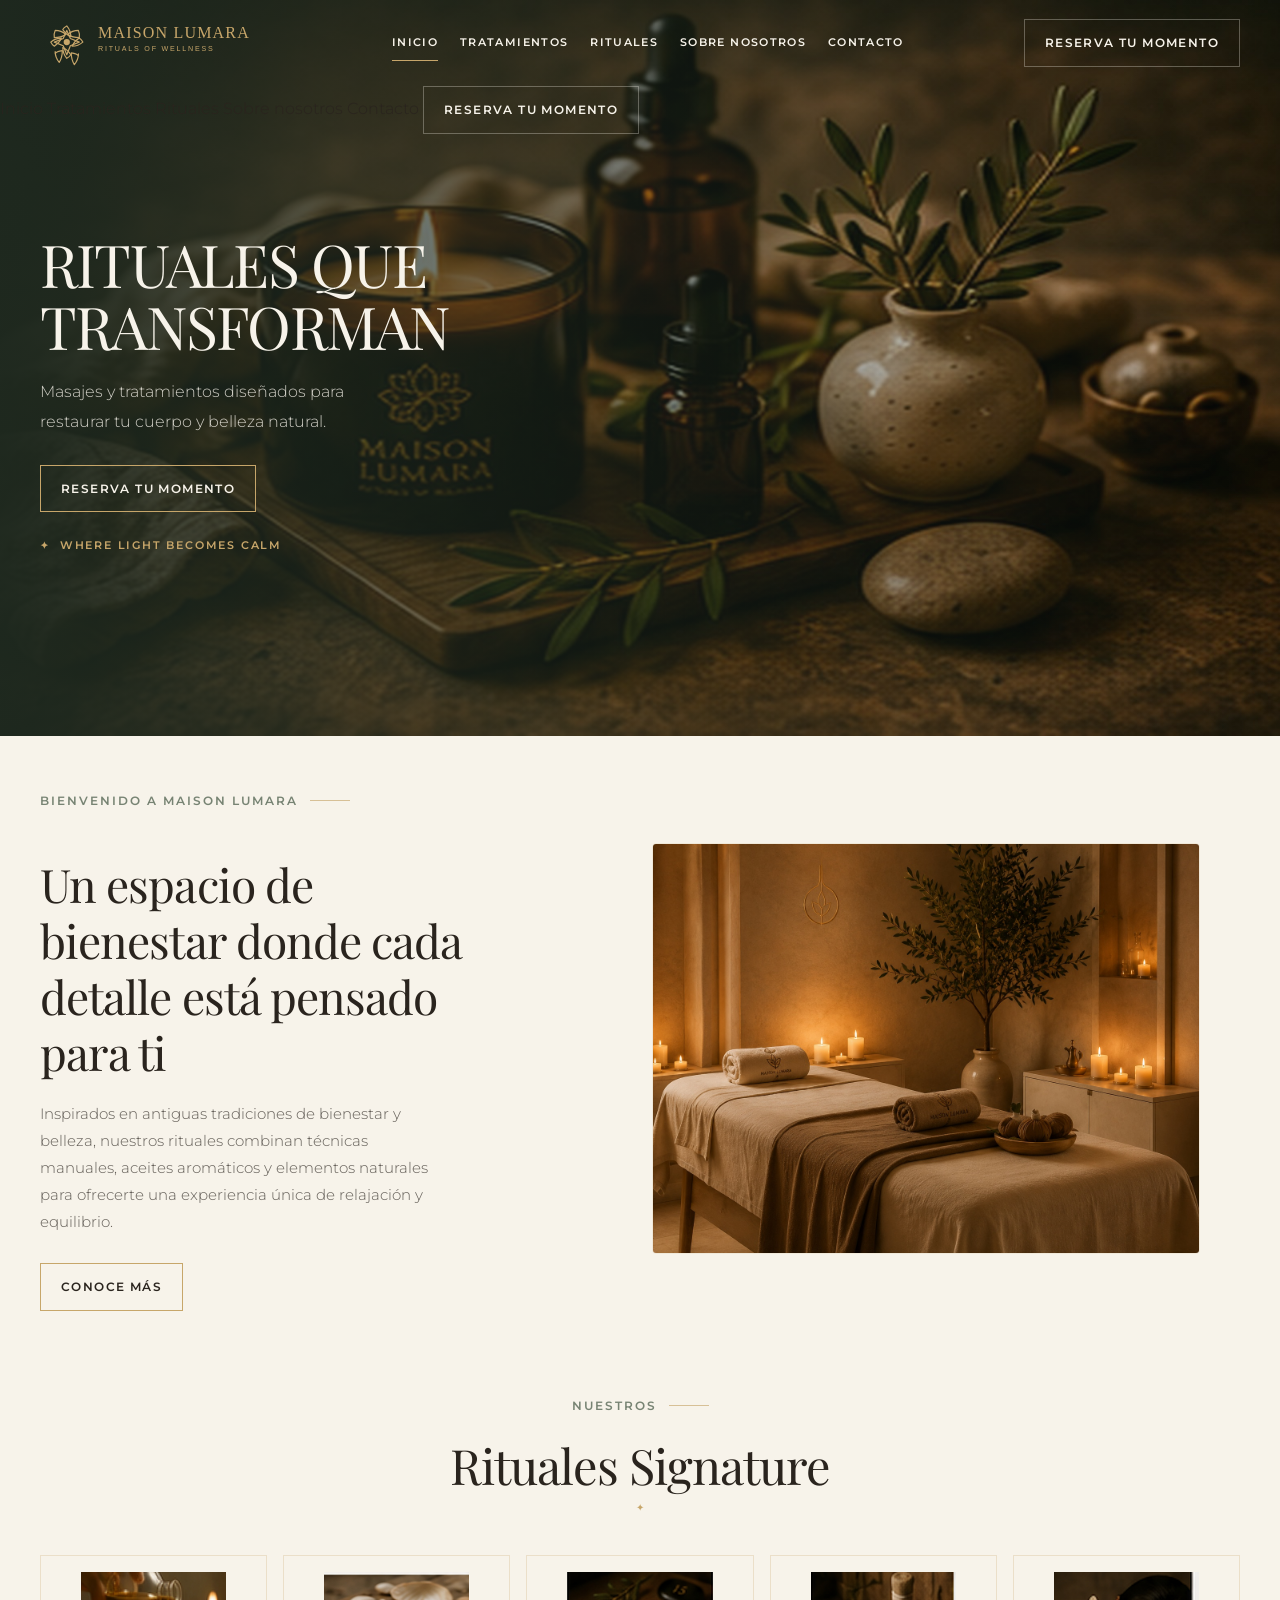
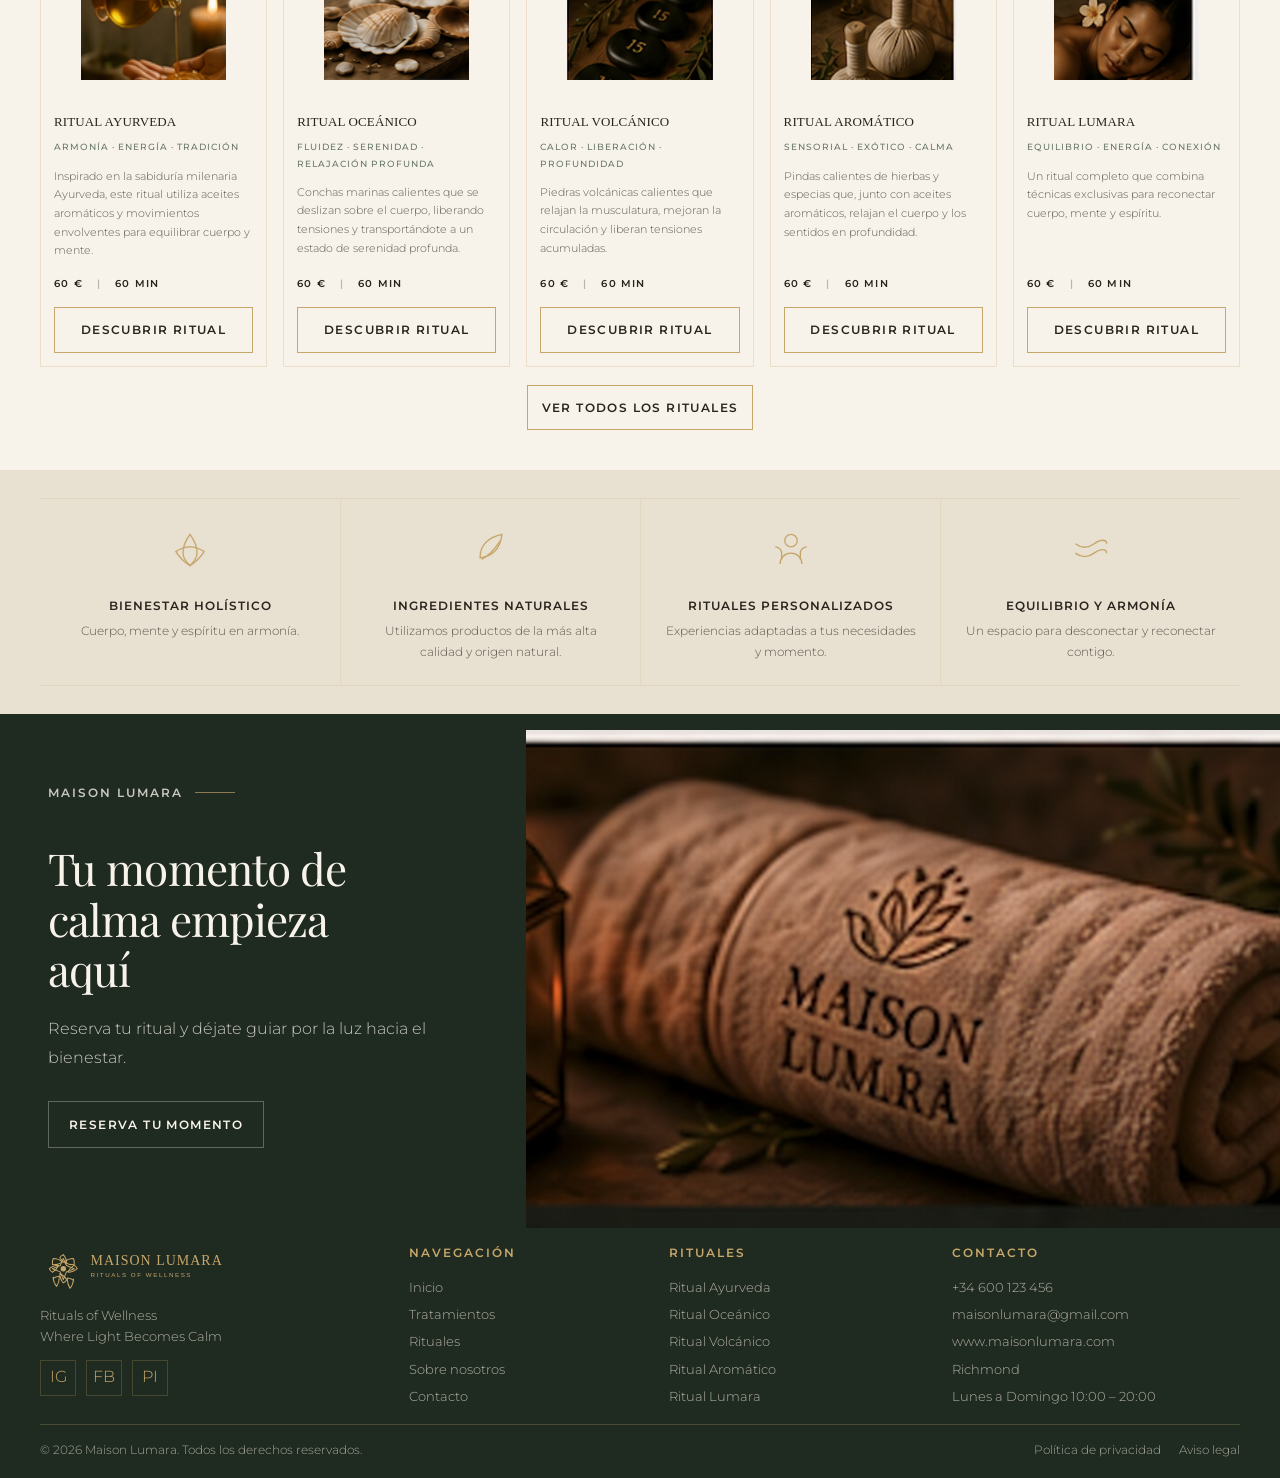
==== commit e22320be: "Sync about hero and CTA layout updates" ====
--- a/index.html
+++ b/index.html
@@ -208,22 +208,20 @@
         </section>
 
         <section class="section section-ivory" id="contacto">
-          <div class="container">
-            <div class="cta-panel reveal">
-              <div class="cta-panel-copy stack-lg">
-                <div class="stack-md">
-                  <div class="eyebrow">Maison Lumara</div>
-                  <h2>Tu momento de calma empieza aqu&iacute;</h2>
-                  <p>Reserva tu ritual y d&eacute;jate guiar por la luz hacia el bienestar.</p>
-                </div>
-                <div>
-                  <a class="button button-dark" href="mailto:maisonlumara@gmail.com">Reserva tu momento</a>
-                </div>
-              </div>
-              <figure class="cta-panel-image">
-                <img src="assets/cta-footer.jpg" alt="Linterna y toalla Maison Lumara" loading="lazy" />
-              </figure>
-            </div>
+          <div class="final-cta reveal">
+            <div class="final-cta__content stack-lg">
+              <div class="stack-md">
+                <div class="eyebrow">Maison Lumara</div>
+                <h2>Tu momento de calma empieza aqu&iacute;</h2>
+                <p>Reserva tu ritual y d&eacute;jate guiar por la luz hacia el bienestar.</p>
+              </div>
+              <div>
+                <a class="button button-dark" href="mailto:maisonlumara@gmail.com">Reserva tu momento</a>
+              </div>
+            </div>
+            <figure class="final-cta__image">
+              <img src="assets/cta-footer.jpg" alt="Linterna y toalla Maison Lumara" loading="lazy" />
+            </figure>
           </div>
         </section>
       </main>
--- a/styles.css
+++ b/styles.css
@@ -800,45 +800,31 @@
 
 .page-hero {
   position: relative;
-  min-height: 384px;
-  display: flex;
-  align-items: end;
-  color: var(--ivory);
+  min-height: auto;
+  display: block;
+  color: inherit;
+  background: var(--ivory);
 }
 
 .page-hero::after {
-  content: "";
-  position: absolute;
-  inset: 0;
-  background: linear-gradient(180deg, rgba(31, 42, 32, 0.3) 0%, rgba(31, 42, 32, 0.74) 100%);
+  display: none;
 }
 
 .page-hero .container {
+  display: none;
+}
+
+.page-hero-media {
   position: relative;
-  z-index: 2;
-  padding: 140px 0 38px;
-}
-
-.page-hero h1 {
-  text-transform: uppercase;
-  font-size: clamp(34px, 4vw, 52px);
-  letter-spacing: -0.025em;
-}
-
-.breadcrumb {
-  display: inline-flex;
-  flex-wrap: wrap;
-  gap: 8px;
-  margin-top: 12px;
-  font-size: 11px;
-  font-weight: 500;
-  letter-spacing: 1.1px;
-  text-transform: uppercase;
-  color: rgba(247, 243, 234, 0.8);
-}
-
-.breadcrumb span {
-  opacity: 0.6;
+  inset: auto;
+}
+
+.page-hero-media img {
+  width: 100%;
+  height: auto;
+  display: block;
+  object-fit: contain;
+  object-position: center center;
 }
 
 .about-story,
@@ -1380,11 +1366,4 @@
     aspect-ratio: 4 / 5;
   }
 
-  .page-hero {
-    min-height: 360px;
-  }
-
-  .page-hero .container {
-    padding: 134px 0 42px;
-  }
-}
+}
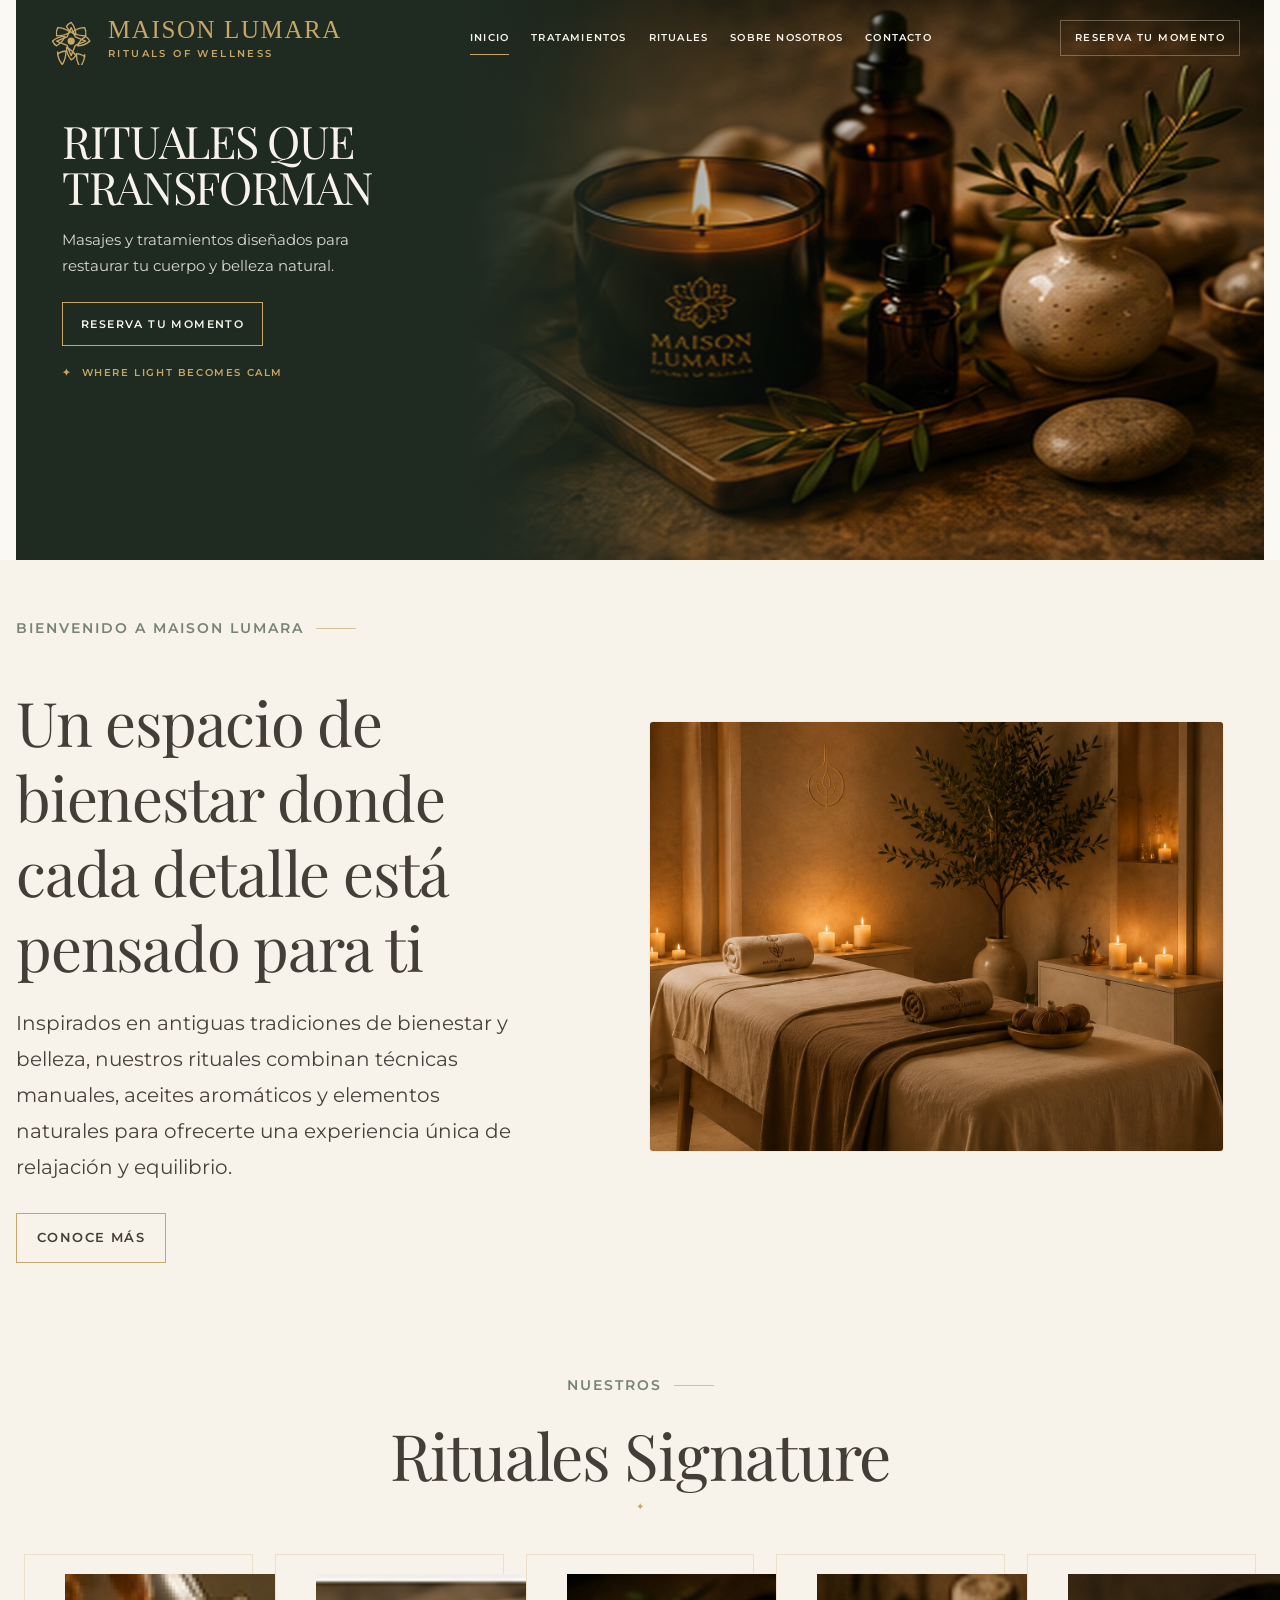
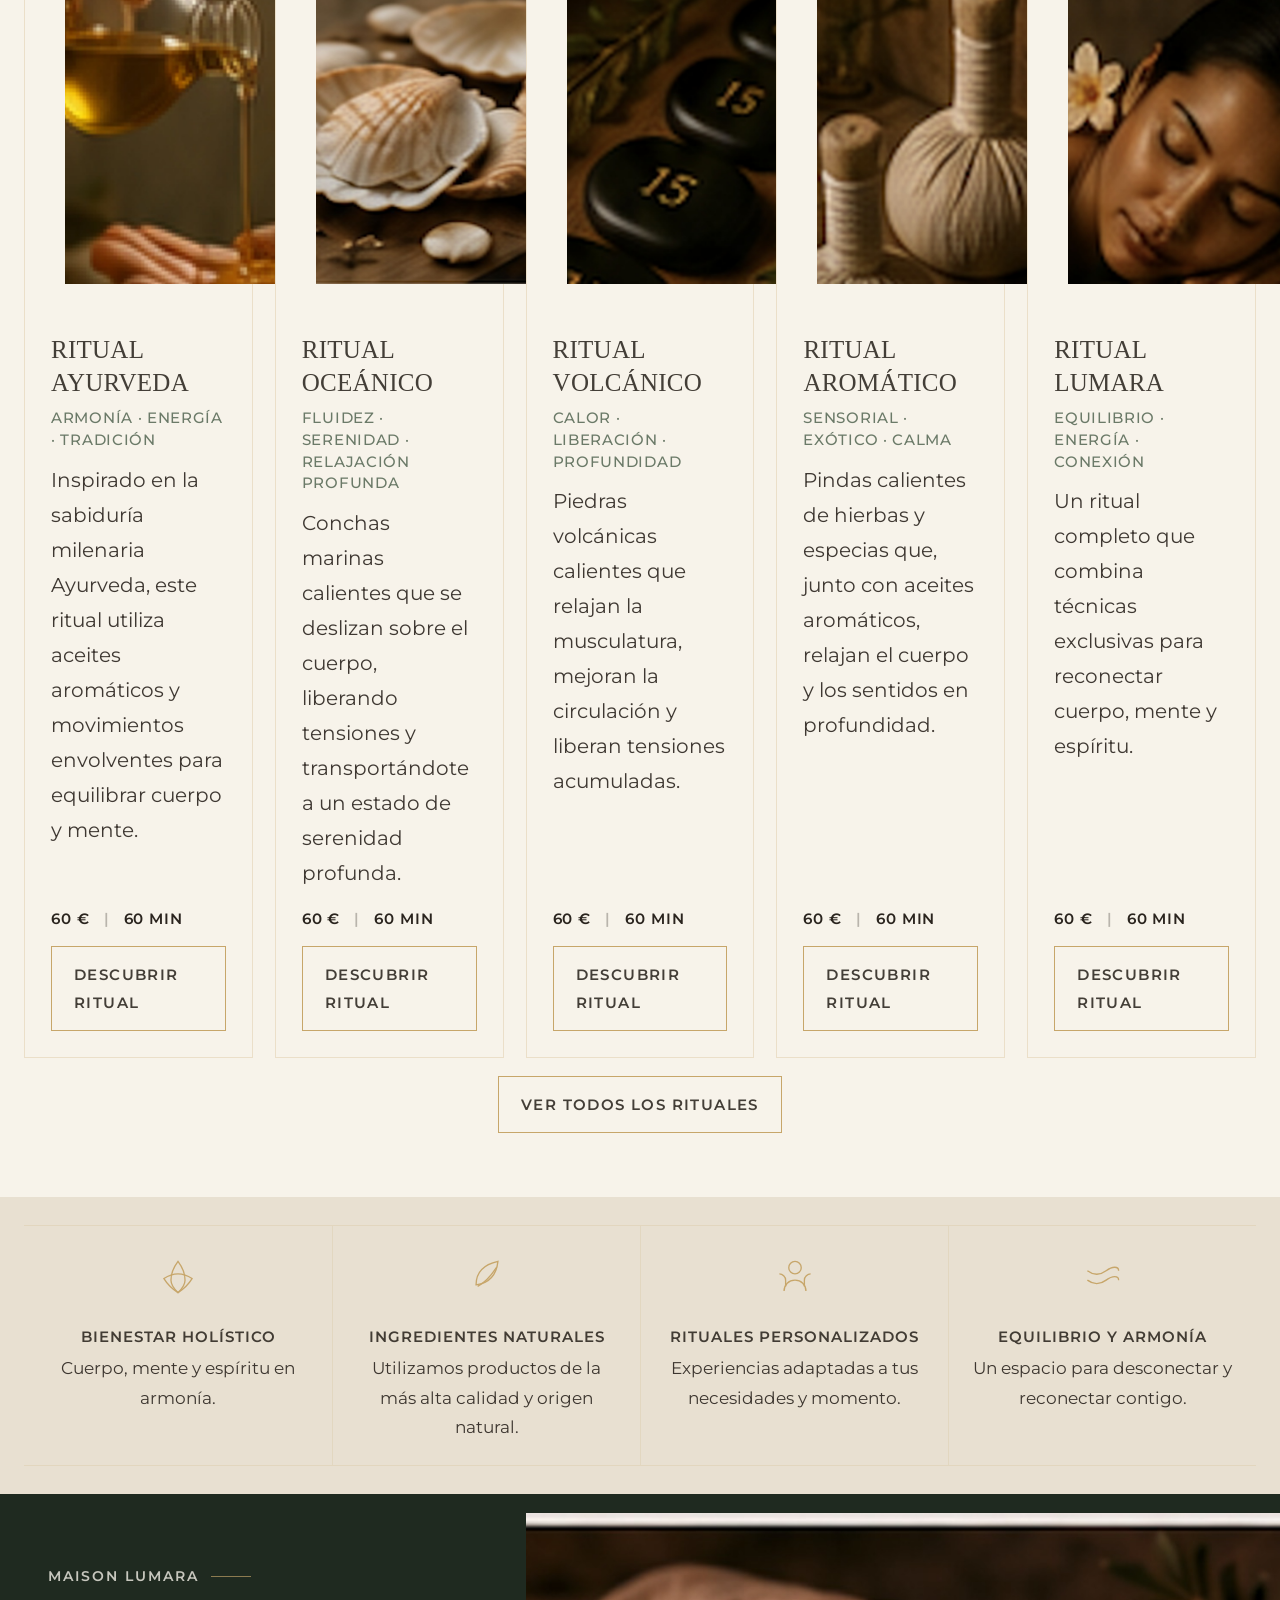
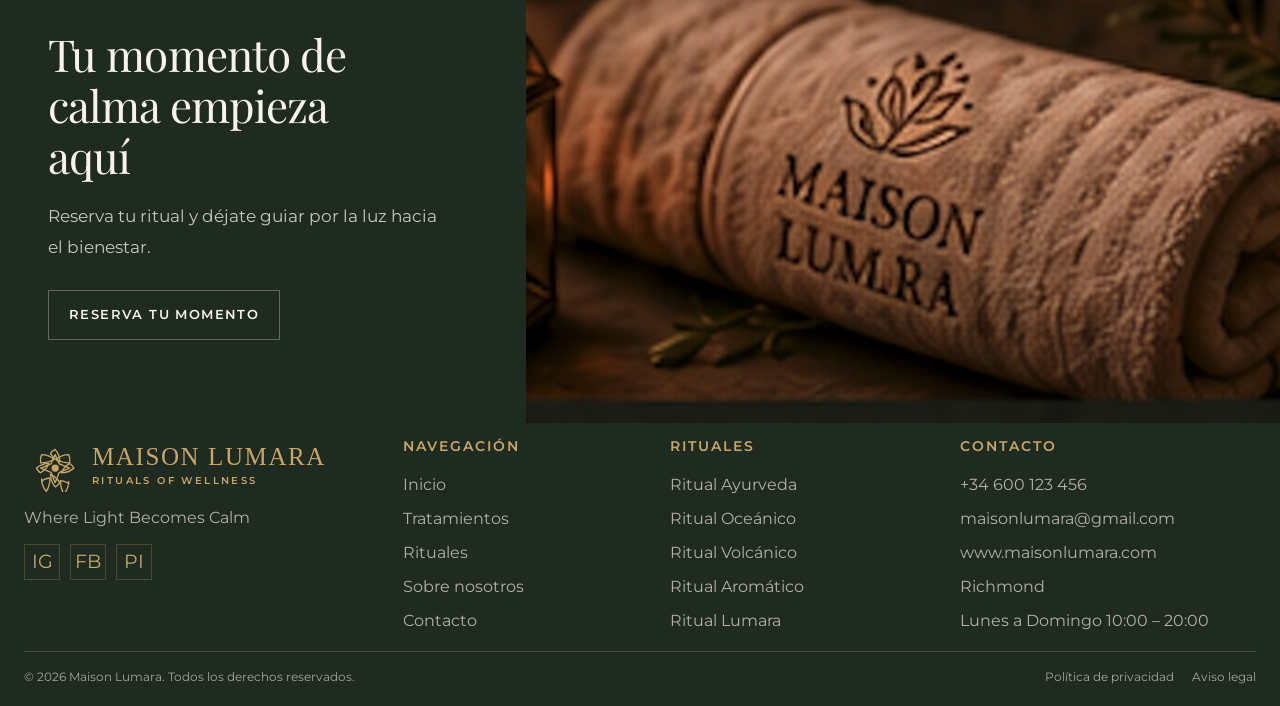
==== commit bbb8d2b5: "Rebuild site branding with inline logo mark" ====
--- a/index.html
+++ b/index.html
@@ -15,7 +15,11 @@
       <header class="site-header is-transparent" data-header>
         <div class="container header-bar">
           <a class="brand" href="index.html" aria-label="Maison Lumara">
-            <img src="assets/logo-maison-lumara.svg" alt="Maison Lumara" />
+            <svg class="brand-icon" viewBox="0 0 104 104" aria-hidden="true" xmlns="http://www.w3.org/2000/svg"><g transform="translate(16 14)" fill="none" stroke="currentColor" stroke-width="2.6" stroke-linecap="round" stroke-linejoin="round"><circle cx="44" cy="44" r="7" fill="currentColor" stroke="none"/><path d="M44 8c6 7 9 15 9 24-7-3-13-8-18-16 2-4 5-6 9-8Z"/><path d="M44 80c4-2 7-5 9-8-5-8-11-13-18-16 0 9 3 17 9 24Z"/><path d="M8 44c7-6 15-9 24-9-3 7-8 13-16 18-4-2-6-5-8-9Z"/><path d="M80 44c-2-4-5-7-8-9-8 5-13 11-16 18 9 0 17-3 24-9Z"/><path d="M18 18c9 0 17 3 24 9-8 5-16 7-26 7-1-7 0-12 2-16Z"/><path d="M70 18c2 4 3 9 2 16-10 0-18-2-26-7 7-6 15-9 24-9Z"/><path d="M18 70c2-4 7-6 16-7 0 10-2 18-7 26-6-7-9-15-9-24Z"/><path d="M70 70c0 9-3 17-9 24-5-8-7-16-7-26 9 1 14 3 16 7Z"/><path d="M44 18 52 36 72 44 52 52 44 72 36 52 16 44 36 36Z"/></g></svg>
+            <span class="brand-text">
+              <span class="brand-name">Maison Lumara</span>
+              <span class="brand-tagline">Rituals of Wellness</span>
+            </span>
           </a>
           <nav class="site-nav" aria-label="Principal">
             <a href="index.html" aria-current="page">Inicio</a>
@@ -43,22 +47,16 @@
 
       <main>
         <section class="hero">
+          <div class="hero-copy reveal">
+            <h1>Rituales que transforman</h1>
+            <p>
+              Masajes y tratamientos diseñados para restaurar tu cuerpo y belleza natural.
+            </p>
+            <a class="button" href="#contacto">Reserva tu momento</a>
+            <div class="hero-tagline">Where Light Becomes Calm</div>
+          </div>
           <div class="hero-media">
-            <img src="assets/hero.jpg" alt="Vela, aceites y elementos naturales Maison Lumara" />
-          </div>
-          <div class="hero-inner">
-            <div class="hero-content hero-copy stack-lg reveal">
-              <div class="stack-md">
-                <h1>Rituales que transforman</h1>
-                <p>
-                  Masajes y tratamientos diseñados para restaurar tu cuerpo y belleza natural.
-                </p>
-              </div>
-              <div>
-                <a class="button" href="#contacto">Reserva tu momento</a>
-              </div>
-              <div class="hero-tagline">Where Light Becomes Calm</div>
-            </div>
+            <img src="assets/hero.jpg" alt="Rituales Maison Lumara" />
           </div>
         </section>
 
@@ -230,8 +228,13 @@
         <div class="container">
           <div class="footer-grid">
             <div class="footer-brand">
-              <img class="footer-logo" src="assets/logo-maison-lumara.svg" alt="Maison Lumara" />
-              <p>Rituals of Wellness</p>
+              <a class="footer-brand-logo" href="index.html" aria-label="Maison Lumara">
+                <svg class="brand-icon footer-logo" viewBox="0 0 104 104" aria-hidden="true" xmlns="http://www.w3.org/2000/svg"><g transform="translate(16 14)" fill="none" stroke="currentColor" stroke-width="2.6" stroke-linecap="round" stroke-linejoin="round"><circle cx="44" cy="44" r="7" fill="currentColor" stroke="none"/><path d="M44 8c6 7 9 15 9 24-7-3-13-8-18-16 2-4 5-6 9-8Z"/><path d="M44 80c4-2 7-5 9-8-5-8-11-13-18-16 0 9 3 17 9 24Z"/><path d="M8 44c7-6 15-9 24-9-3 7-8 13-16 18-4-2-6-5-8-9Z"/><path d="M80 44c-2-4-5-7-8-9-8 5-13 11-16 18 9 0 17-3 24-9Z"/><path d="M18 18c9 0 17 3 24 9-8 5-16 7-26 7-1-7 0-12 2-16Z"/><path d="M70 18c2 4 3 9 2 16-10 0-18-2-26-7 7-6 15-9 24-9Z"/><path d="M18 70c2-4 7-6 16-7 0 10-2 18-7 26-6-7-9-15-9-24Z"/><path d="M70 70c0 9-3 17-9 24-5-8-7-16-7-26 9 1 14 3 16 7Z"/><path d="M44 18 52 36 72 44 52 52 44 72 36 52 16 44 36 36Z"/></g></svg>
+                <span class="brand-text">
+                  <span class="brand-name">Maison Lumara</span>
+                  <span class="brand-tagline">Rituals of Wellness</span>
+                </span>
+              </a>
               <p>Where Light Becomes Calm</p>
               <div class="socials" aria-label="Redes sociales">
                 <a href="#" aria-label="Instagram">IG</a>
--- a/styles.css
+++ b/styles.css
@@ -14,7 +14,7 @@
   --line-strong: rgba(199, 166, 106, 0.42);
   --shadow-soft: 0 18px 38px rgba(49, 35, 22, 0.055);
   --radius-sm: 4px;
-  --container: 1200px;
+  --container: 1440px;
   --section-space: 96px;
   --section-space-mobile: 64px;
   --transition: 250ms ease;
@@ -37,10 +37,11 @@
 body {
   margin: 0;
   font-family: "Montserrat", sans-serif;
-  font-weight: 300;
-  color: var(--text);
+  font-size: 19px;
+  line-height: 1.82;
+  font-weight: 400;
+  color: rgba(42, 36, 30, 0.88);
   background: var(--ivory);
-  line-height: 1.8;
   -webkit-font-smoothing: antialiased;
   text-rendering: optimizeLegibility;
 }
@@ -80,7 +81,7 @@
   align-items: center;
   gap: 12px;
   margin: 0 0 20px;
-  font-size: 12px;
+  font-size: 14px;
   font-weight: 600;
   letter-spacing: 2px;
   text-transform: uppercase;
@@ -134,7 +135,10 @@
 
 p {
   margin: 0;
-  color: var(--text-soft);
+  font-size: 20px;
+  line-height: 1.85;
+  font-weight: 400;
+  color: rgba(42, 36, 30, 0.9);
 }
 
 .stack-lg > * + * {
@@ -159,7 +163,7 @@
   border: 1px solid var(--gold);
   background: transparent;
   color: inherit;
-  font-size: 12px;
+  font-size: 13px;
   font-weight: 600;
   letter-spacing: 1.4px;
   text-transform: uppercase;
@@ -207,6 +211,7 @@
   inset: 0 0 auto;
   background: transparent;
   backdrop-filter: none;
+  z-index: 20;
 }
 
 .site-header.is-scrolled {
@@ -219,18 +224,57 @@
   align-items: center;
   justify-content: space-between;
   gap: 22px;
-  min-height: 86px;
-}
-
-.brand {
+  width: min(calc(100% - 48px), 1200px);
+  margin: 0 auto;
+  min-height: 76px;
+}
+
+.brand,
+.footer-brand-logo {
   display: inline-flex;
   align-items: center;
+  gap: 14px;
   min-width: 0;
-}
-
-.brand img {
-  width: 232px;
-  max-width: 100%;
+  background: transparent !important;
+  padding: 0 !important;
+}
+
+.brand-icon {
+  width: 54px;
+  height: 54px;
+  height: auto;
+  display: block;
+  flex: 0 0 auto;
+  background: transparent !important;
+  color: var(--gold);
+}
+
+.brand-text {
+  display: flex;
+  flex-direction: column;
+  min-width: 0;
+}
+
+.brand-name {
+  display: block;
+  font-family: "Cinzel", serif;
+  font-size: 25px;
+  line-height: 1;
+  letter-spacing: 1.6px;
+  color: var(--gold);
+  text-transform: uppercase;
+}
+
+.brand-tagline {
+  display: block;
+  margin-top: 7px;
+  font-family: "Montserrat", sans-serif;
+  font-size: 10px;
+  font-weight: 600;
+  line-height: 1;
+  letter-spacing: 2.4px;
+  color: var(--gold);
+  text-transform: uppercase;
 }
 
 .site-nav {
@@ -241,9 +285,9 @@
 
 .site-nav a {
   position: relative;
-  font-size: 11px;
+  font-size: 10px;
   font-weight: 600;
-  letter-spacing: 1.35px;
+  letter-spacing: 1.2px;
   text-transform: uppercase;
   color: var(--ivory);
 }
@@ -272,6 +316,16 @@
   gap: 18px;
 }
 
+.header-actions .button {
+  font-size: 10px;
+  min-height: 36px;
+  padding: 8px 14px;
+}
+
+.mobile-panel {
+  display: none;
+}
+
 .menu-toggle {
   display: none;
   width: 48px;
@@ -312,74 +366,122 @@
 
 .hero {
   position: relative;
-  min-height: 736px;
-  display: flex;
-  align-items: center;
-  color: var(--ivory);
-  background: var(--olive-dark);
+  width: min(calc(100% - 32px), 1360px);
+  height: 560px;
+  margin: 0 auto;
+  display: grid;
+  grid-template-columns: 36% 64%;
+  overflow: hidden;
+  background: #1f2a20;
 }
 
 .hero::before {
-  content: "";
-  position: absolute;
-  inset: 0;
-  background: linear-gradient(90deg, rgba(31, 42, 32, 0.92) 0%, rgba(31, 42, 32, 0.62) 38%, rgba(31, 42, 32, 0.12) 100%);
-  z-index: 1;
-}
-
-.hero-media,
-.page-hero-media {
-  position: absolute;
-  inset: 0;
-}
-
-.hero-media img,
-.page-hero-media img {
+  display: none !important;
+}
+
+.hero-media {
+  position: relative !important;
+  inset: auto !important;
+  grid-column: 2;
+  width: 100%;
+  height: 100%;
+}
+
+.hero-media img {
   width: 100%;
   height: 100%;
   object-fit: cover;
-}
-
-.hero-content,
-.page-hero-content {
+  object-position: center center;
+  transform: none !important;
+  filter: none !important;
+  image-rendering: auto;
+  display: block;
+}
+
+.hero-inner {
+  display: none;
+}
+
+.hero-copy {
   position: relative;
-  z-index: 2;
-}
-
-.hero-inner {
-  width: min(calc(100% - 48px), var(--container));
-  margin: 0 auto;
-  padding: 146px 0 90px;
-}
-
-.hero-copy {
-  max-width: 452px;
+  z-index: 3;
+  background: #1f2a20;
+  padding: 118px 46px 56px;
+  display: flex;
+  flex-direction: column;
+  justify-content: flex-start;
+  max-width: none;
+  width: 100%;
 }
 
 .hero-copy h1 {
-  max-width: 426px;
   text-transform: uppercase;
-  font-size: clamp(34px, 5.25vw, 59px);
+  font-size: clamp(36px, 3.5vw, 56px);
+  line-height: 1.02;
   letter-spacing: -0.03em;
+  color: #f7f3ea;
 }
 
 .hero-copy p {
-  max-width: 344px;
-  font-size: 16px;
-  line-height: 1.86;
-  color: rgba(247, 243, 234, 0.82);
+  max-width: 310px;
+  margin-top: 18px;
+  font-size: 15px;
+  line-height: 1.7;
+  color: rgba(247, 243, 234, 0.86);
+}
+
+.hero-copy .button {
+  display: inline-flex;
+  width: fit-content;
+  min-width: 190px;
+  margin-top: 24px;
+  color: #f7f3ea !important;
+  border-color: #c7a66a;
+  opacity: 1 !important;
+  visibility: visible !important;
+  font-size: 11px;
+  min-height: 42px;
+  padding: 11px 18px;
+  background: transparent;
+}
+
+.hero-copy .button::before,
+.hero-copy .button::after {
+  display: none;
+}
+
+.hero-copy .button:hover {
+  background: #c7a66a;
+  color: #1f2a20;
 }
 
 .hero-tagline {
   display: inline-flex;
   align-items: center;
   gap: 10px;
-  margin-top: 24px;
-  font-size: 11px;
+  margin-top: 18px;
+  font-size: 10px;
   font-weight: 600;
-  letter-spacing: 1.8px;
+  letter-spacing: 1.6px;
   text-transform: uppercase;
   color: var(--gold);
+}
+
+.hero-media::before {
+  content: "";
+  position: absolute;
+  inset: 0;
+  z-index: 2;
+  pointer-events: none;
+  background: linear-gradient(
+    90deg,
+    #1f2a20 0%,
+    rgba(31, 42, 32, 0.92) 6%,
+    rgba(31, 42, 32, 0.68) 16%,
+    rgba(31, 42, 32, 0.32) 30%,
+    rgba(31, 42, 32, 0.08) 48%,
+    rgba(31, 42, 32, 0) 64%
+  );
 }
 
 .hero-tagline::before {
@@ -429,14 +531,25 @@
 }
 
 #tratamientos h2 {
-  max-width: 430px;
-  font-size: clamp(30px, 3.6vw, 52px);
+  max-width: 720px;
+  font-size: clamp(50px, 4.8vw, 76px);
   line-height: 1.22;
 }
 
 #tratamientos p {
-  max-width: 395px;
-  font-size: 15px;
+  max-width: 720px;
+  font-size: 20px;
+  line-height: 1.8;
+  font-weight: 400;
+  color: rgba(42, 36, 30, 0.86);
+}
+
+#tratamientos .container {
+  width: min(calc(100% - 32px), 1680px);
+}
+
+#rituales .container {
+  width: min(calc(100% - 48px), 1600px);
 }
 
 .centered-heading {
@@ -456,25 +569,26 @@
 }
 
 .centered-heading h2 {
-  font-size: clamp(32px, 3.8vw, 50px);
+  font-size: clamp(54px, 5vw, 78px);
 }
 
 .ritual-grid {
   display: grid;
-  grid-template-columns: repeat(5, minmax(0, 1fr));
-  gap: 16px;
+  grid-template-columns: repeat(5, minmax(220px, 1fr));
+  gap: 22px;
   align-items: stretch;
 }
 
 #rituales.section {
-  padding-top: 24px;
-  padding-bottom: 40px;
+  padding-top: 48px;
+  padding-bottom: 64px;
 }
 
 .ritual-card {
   display: flex;
   flex-direction: column;
   height: 100%;
+  min-height: 720px;
   border: 1px solid var(--line);
   background: var(--ivory);
   transition: transform var(--transition), box-shadow var(--transition), border-color var(--transition);
@@ -488,7 +602,9 @@
 }
 
 .card-figure {
+  width: 100%;
   aspect-ratio: 4 / 3;
+  min-height: 310px;
   overflow: hidden;
 }
 
@@ -510,29 +626,30 @@
   display: flex;
   flex: 1;
   flex-direction: column;
-  padding: 17px 13px 13px;
+  padding: 30px 26px 26px;
 }
 
 .ritual-card h3 {
   font-family: "Cinzel", serif;
-  font-size: 13px;
-  line-height: 1.38;
+  font-size: 25px;
+  line-height: 1.32;
   letter-spacing: 0.01em;
   text-transform: uppercase;
 }
 
 .card-subtitle {
   margin: 8px 0 12px;
-  font-size: 9px;
+  font-size: 15px;
+  line-height: 1.45;
   font-weight: 500;
-  letter-spacing: 1px;
+  letter-spacing: 0.7px;
   text-transform: uppercase;
   color: var(--olive-soft);
 }
 
 .card-body p {
-  font-size: 10.5px;
-  line-height: 1.78;
+  font-size: 20px;
+  line-height: 1.75;
 }
 
 .card-meta {
@@ -540,9 +657,9 @@
   gap: 14px;
   margin-top: auto;
   padding: 14px 0 14px;
-  font-size: 10px;
+  font-size: 15px;
   font-weight: 600;
-  letter-spacing: 1.2px;
+  letter-spacing: 0.9px;
   text-transform: uppercase;
   color: var(--text);
 }
@@ -560,8 +677,13 @@
 
 .ritual-card .button,
 .grid-cta .button {
-  min-height: 40px;
-  padding: 11px 14px;
+  min-height: 48px;
+  padding: 14px 22px;
+  font-size: 15px;
+}
+
+.ritual-card .button {
+  font-size: 15px;
 }
 
 .ritual-card .button {
@@ -611,6 +733,11 @@
   color: rgba(247, 243, 234, 0.78);
 }
 
+.final-cta__content p {
+  font-size: 17px;
+  line-height: 1.8;
+}
+
 .final-cta__content h2 {
   max-width: 320px;
   color: #f7f3ea;
@@ -650,15 +777,15 @@
 .value-card h3 {
   margin-bottom: 8px;
   font-family: "Montserrat", sans-serif;
-  font-size: 12px;
+  font-size: 15px;
   font-weight: 600;
   letter-spacing: 1px;
   text-transform: uppercase;
 }
 
 .value-card p {
-  font-size: 12px;
-  line-height: 1.72;
+  font-size: 17px;
+  line-height: 1.75;
 }
 
 .cta-panel {
@@ -691,7 +818,8 @@
 
 .cta-panel-copy p {
   max-width: 292px;
-  font-size: 14px;
+  font-size: 17px;
+  line-height: 1.8;
 }
 
 .cta-panel-image {
@@ -734,14 +862,18 @@
 .footer-column p,
 .footer-column a {
   color: rgba(232, 224, 209, 0.74);
-  font-size: 13px;
-  line-height: 1.65;
+  font-size: 16px;
+  line-height: 1.75;
+}
+
+.footer-bottom {
+  font-size: 15px;
 }
 
 .footer-column h3 {
   margin-bottom: 16px;
   font-family: "Montserrat", sans-serif;
-  font-size: 12px;
+  font-size: 14px;
   font-weight: 600;
   letter-spacing: 2px;
   text-transform: uppercase;
@@ -754,9 +886,17 @@
   gap: 6px;
 }
 
+.footer-brand-logo {
+  margin-bottom: 12px;
+}
+
 .footer-logo {
-  width: 202px;
-  margin-bottom: 12px;
+  width: 54px;
+}
+
+.footer-brand .brand-name,
+.footer-brand .brand-tagline {
+  color: var(--gold);
 }
 
 .socials {
@@ -843,7 +983,7 @@
 }
 
 .about-copy {
-  max-width: 640px;
+  max-width: 720px;
 }
 
 .about-copy > h2 {
@@ -857,8 +997,10 @@
 }
 
 .about-copy .stack-md p {
-  font-size: 14px;
-  line-height: 1.95;
+  font-size: 20px;
+  line-height: 1.85;
+  font-weight: 400;
+  color: rgba(42, 36, 30, 0.88);
 }
 
 .about-story-media,
@@ -937,9 +1079,11 @@
   line-height: 1.18;
 }
 
-.ritual-intro > .stack-lg p {
-  font-size: 14px;
-  line-height: 1.9;
+.ritual-intro p {
+  font-size: 20px;
+  line-height: 1.85;
+  font-weight: 400;
+  color: rgba(42, 36, 30, 0.88);
 }
 
 .ritual-intro-media {
@@ -1075,8 +1219,8 @@
 }
 
 .benefit-card p {
-  font-size: 12px;
-  line-height: 1.72;
+  font-size: 17px;
+  line-height: 1.75;
 }
 
 .benefit-card svg {
@@ -1158,10 +1302,6 @@
     grid-template-columns: repeat(3, minmax(0, 1fr));
   }
 
-  .ritual-card h3 {
-    font-size: 15px;
-  }
-
   .footer-grid {
     grid-template-columns: repeat(2, minmax(0, 1fr));
   }
@@ -1276,24 +1416,41 @@
   }
 
   .container,
+  #rituales .container,
+  #tratamientos .container,
   .hero-inner {
-    width: min(calc(100% - 40px), var(--container));
+    width: min(calc(100% - 32px), 100%);
   }
 
   .hero {
-    min-height: 640px;
-  }
-
-  .hero-inner {
-    padding: 132px 0 72px;
+    min-height: auto;
   }
 
   .header-bar {
     min-height: 76px;
   }
 
-  .brand img {
-    width: 198px;
+  .brand,
+  .footer-brand-logo {
+    gap: 12px;
+  }
+
+  .brand-icon {
+    width: 46px;
+  }
+
+  .brand-name {
+    font-size: 21px;
+  }
+
+  .brand-tagline {
+    font-size: 9px;
+    letter-spacing: 2px;
+  }
+
+  body,
+  p {
+    font-size: 18px;
   }
 
   .ritual-grid,
@@ -1347,8 +1504,12 @@
     font-size: 16px;
   }
 
+  .card-figure {
+    min-height: 260px;
+  }
+
   .card-body p {
-    font-size: 12px;
+    font-size: 18px;
   }
 
   .contact-strip,
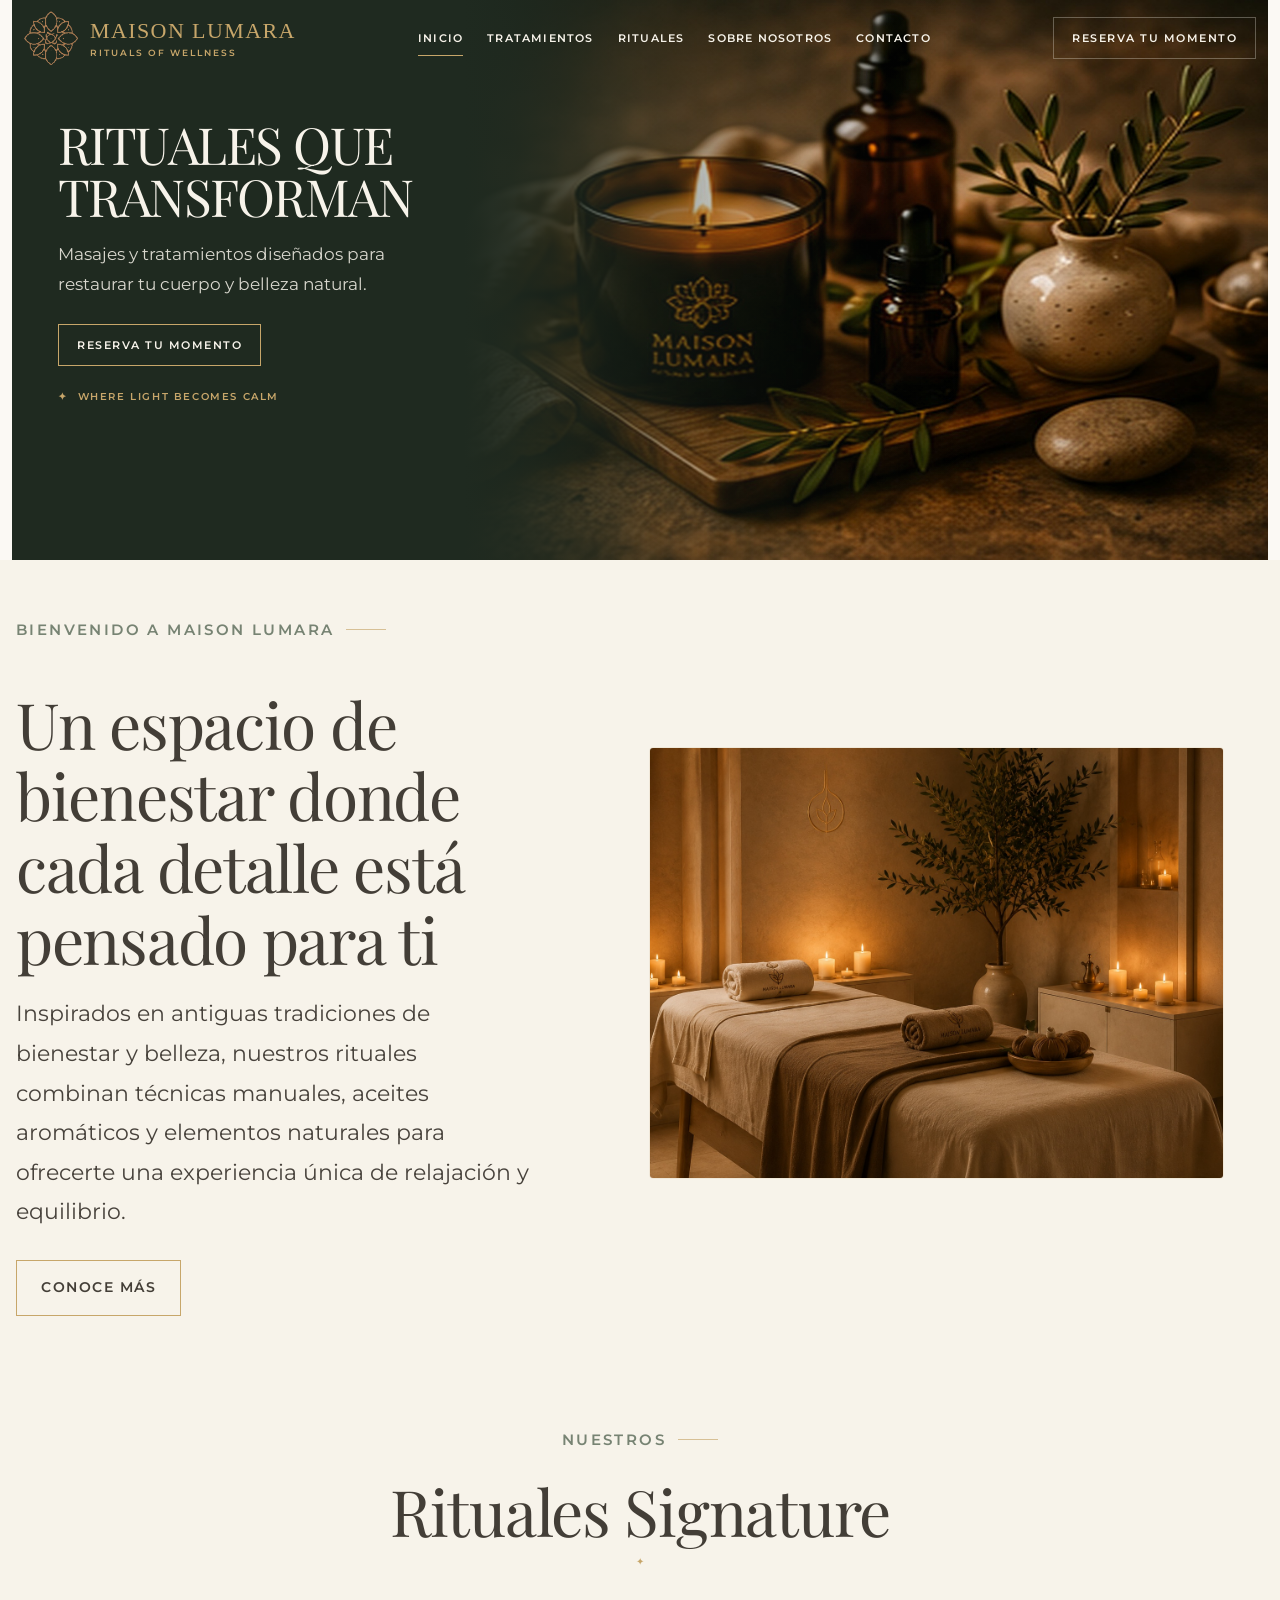
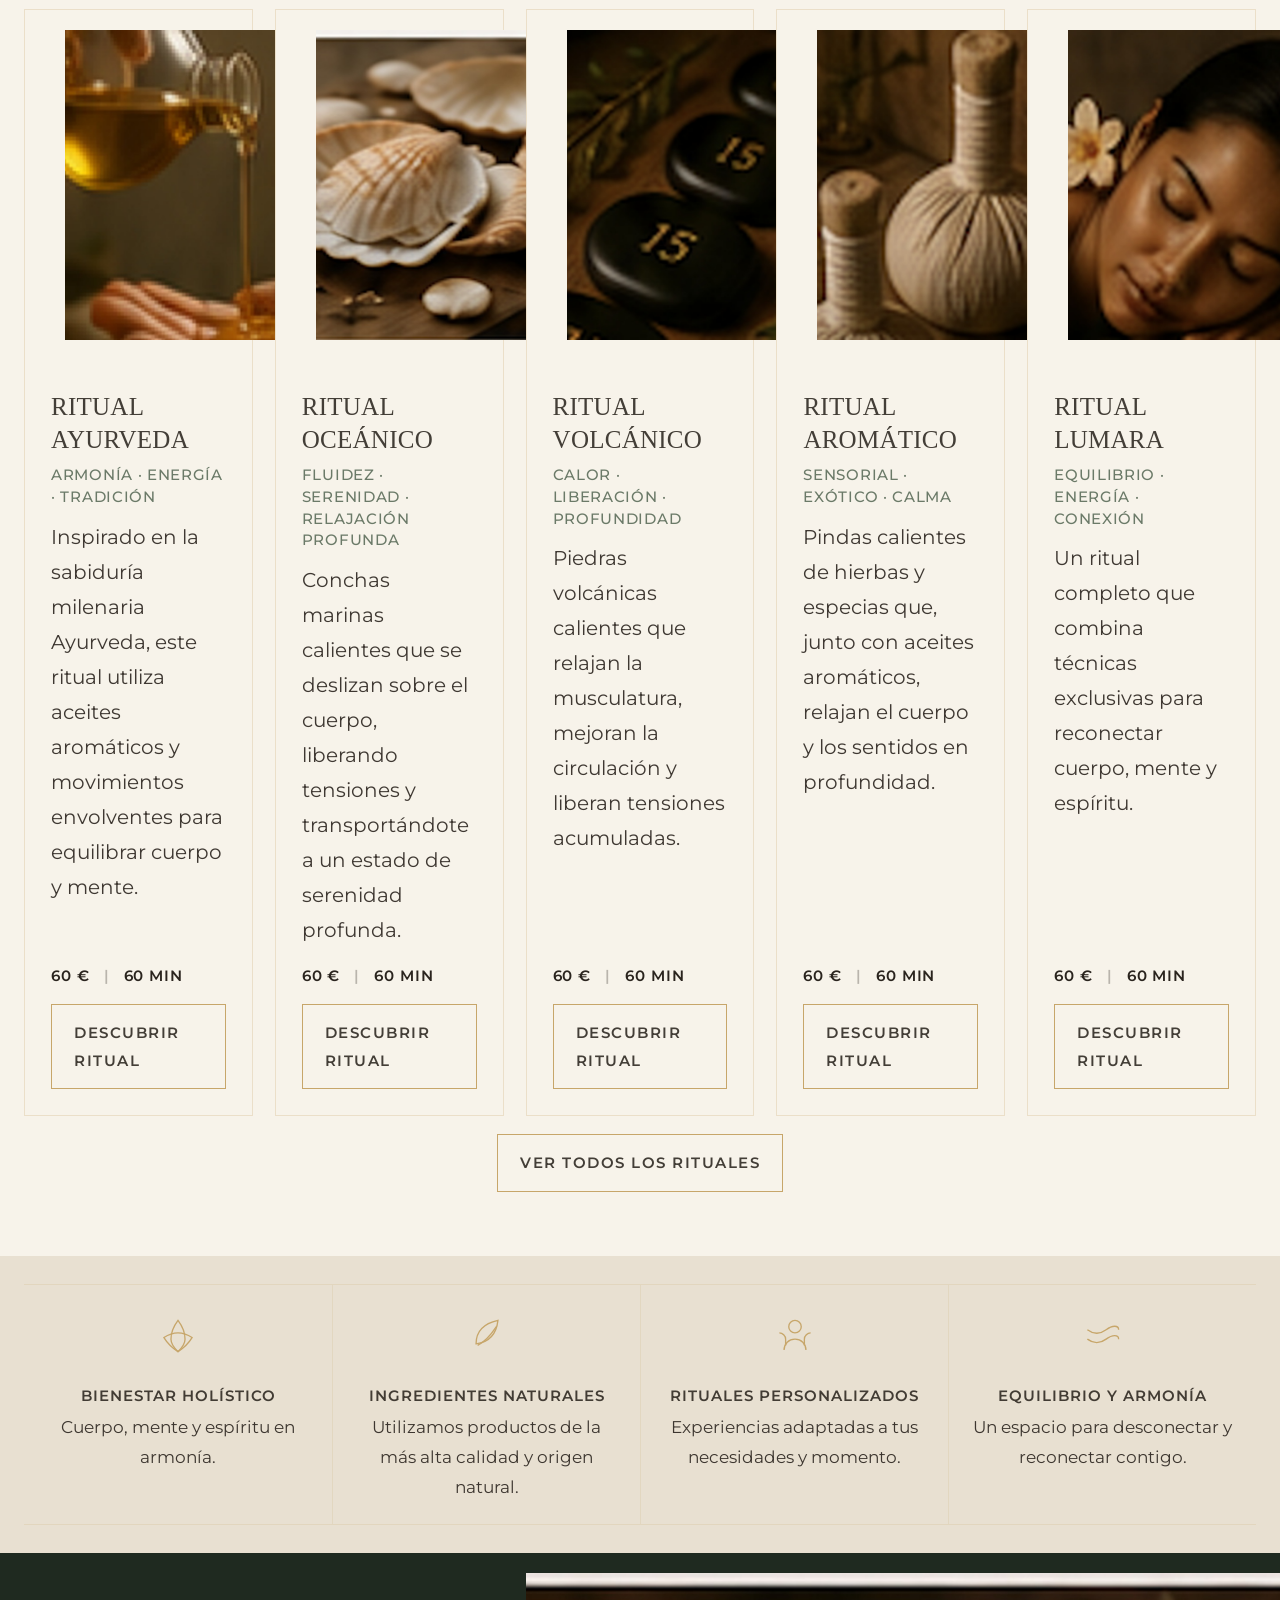
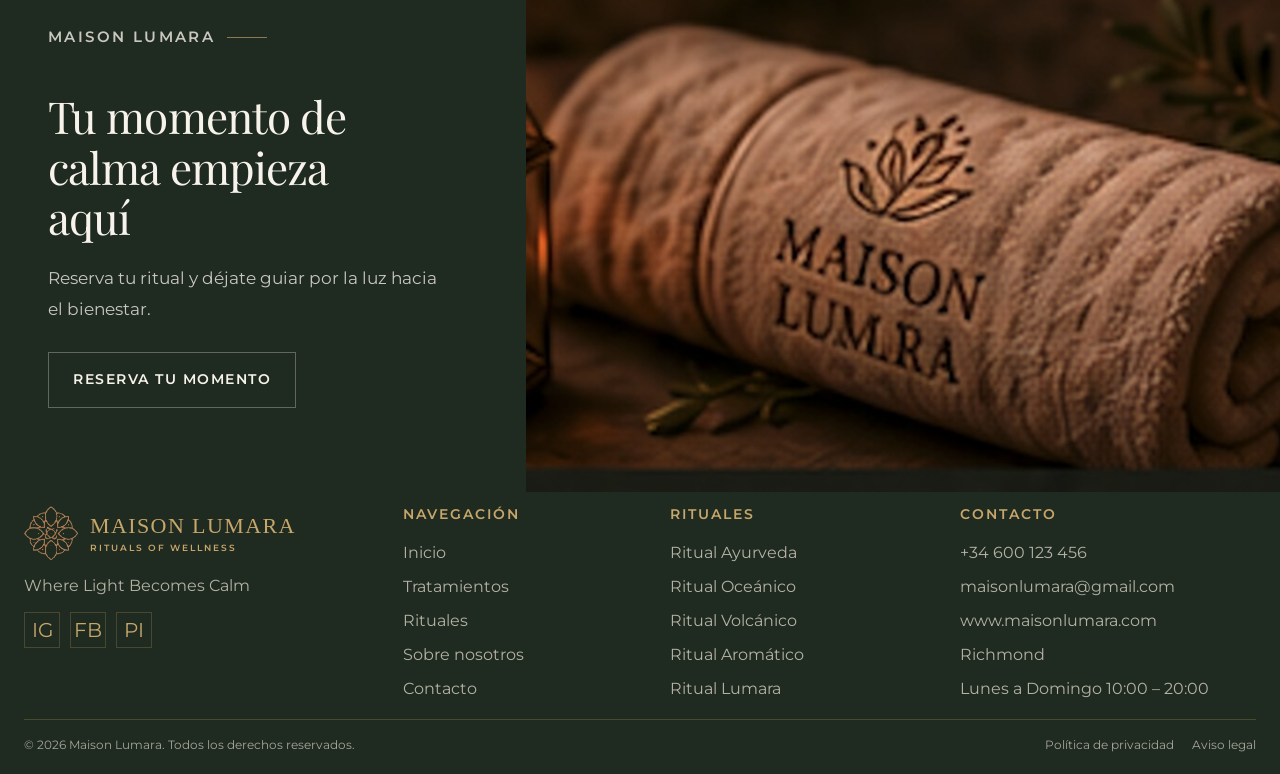
==== commit ada0ea5f: "Align hero and branding with approved reference" ====
--- a/index.html
+++ b/index.html
@@ -15,7 +15,7 @@
       <header class="site-header is-transparent" data-header>
         <div class="container header-bar">
           <a class="brand" href="index.html" aria-label="Maison Lumara">
-            <svg class="brand-icon" viewBox="0 0 104 104" aria-hidden="true" xmlns="http://www.w3.org/2000/svg"><g transform="translate(16 14)" fill="none" stroke="currentColor" stroke-width="2.6" stroke-linecap="round" stroke-linejoin="round"><circle cx="44" cy="44" r="7" fill="currentColor" stroke="none"/><path d="M44 8c6 7 9 15 9 24-7-3-13-8-18-16 2-4 5-6 9-8Z"/><path d="M44 80c4-2 7-5 9-8-5-8-11-13-18-16 0 9 3 17 9 24Z"/><path d="M8 44c7-6 15-9 24-9-3 7-8 13-16 18-4-2-6-5-8-9Z"/><path d="M80 44c-2-4-5-7-8-9-8 5-13 11-16 18 9 0 17-3 24-9Z"/><path d="M18 18c9 0 17 3 24 9-8 5-16 7-26 7-1-7 0-12 2-16Z"/><path d="M70 18c2 4 3 9 2 16-10 0-18-2-26-7 7-6 15-9 24-9Z"/><path d="M18 70c2-4 7-6 16-7 0 10-2 18-7 26-6-7-9-15-9-24Z"/><path d="M70 70c0 9-3 17-9 24-5-8-7-16-7-26 9 1 14 3 16 7Z"/><path d="M44 18 52 36 72 44 52 52 44 72 36 52 16 44 36 36Z"/></g></svg>
+            <img class="brand-icon" src="assets/logo-icon-transparent.png" alt="" />
             <span class="brand-text">
               <span class="brand-name">Maison Lumara</span>
               <span class="brand-tagline">Rituals of Wellness</span>
@@ -229,7 +229,7 @@
           <div class="footer-grid">
             <div class="footer-brand">
               <a class="footer-brand-logo" href="index.html" aria-label="Maison Lumara">
-                <svg class="brand-icon footer-logo" viewBox="0 0 104 104" aria-hidden="true" xmlns="http://www.w3.org/2000/svg"><g transform="translate(16 14)" fill="none" stroke="currentColor" stroke-width="2.6" stroke-linecap="round" stroke-linejoin="round"><circle cx="44" cy="44" r="7" fill="currentColor" stroke="none"/><path d="M44 8c6 7 9 15 9 24-7-3-13-8-18-16 2-4 5-6 9-8Z"/><path d="M44 80c4-2 7-5 9-8-5-8-11-13-18-16 0 9 3 17 9 24Z"/><path d="M8 44c7-6 15-9 24-9-3 7-8 13-16 18-4-2-6-5-8-9Z"/><path d="M80 44c-2-4-5-7-8-9-8 5-13 11-16 18 9 0 17-3 24-9Z"/><path d="M18 18c9 0 17 3 24 9-8 5-16 7-26 7-1-7 0-12 2-16Z"/><path d="M70 18c2 4 3 9 2 16-10 0-18-2-26-7 7-6 15-9 24-9Z"/><path d="M18 70c2-4 7-6 16-7 0 10-2 18-7 26-6-7-9-15-9-24Z"/><path d="M70 70c0 9-3 17-9 24-5-8-7-16-7-26 9 1 14 3 16 7Z"/><path d="M44 18 52 36 72 44 52 52 44 72 36 52 16 44 36 36Z"/></g></svg>
+                <img class="brand-icon footer-logo" src="assets/logo-icon-transparent.png" alt="" />
                 <span class="brand-text">
                   <span class="brand-name">Maison Lumara</span>
                   <span class="brand-tagline">Rituals of Wellness</span>
--- a/styles.css
+++ b/styles.css
@@ -37,8 +37,8 @@
 body {
   margin: 0;
   font-family: "Montserrat", sans-serif;
-  font-size: 19px;
-  line-height: 1.82;
+  font-size: 20px;
+  line-height: 1.85;
   font-weight: 400;
   color: rgba(42, 36, 30, 0.88);
   background: var(--ivory);
@@ -81,9 +81,9 @@
   align-items: center;
   gap: 12px;
   margin: 0 0 20px;
-  font-size: 14px;
+  font-size: 15px;
   font-weight: 600;
-  letter-spacing: 2px;
+  letter-spacing: 2.4px;
   text-transform: uppercase;
   color: rgba(107, 122, 104, 0.92);
 }
@@ -158,14 +158,14 @@
   align-items: center;
   justify-content: center;
   gap: 10px;
-  min-height: 44px;
-  padding: 12px 20px;
+  min-height: 48px;
+  padding: 14px 24px;
   border: 1px solid var(--gold);
   background: transparent;
   color: inherit;
-  font-size: 13px;
+  font-size: 14px;
   font-weight: 600;
-  letter-spacing: 1.4px;
+  letter-spacing: 1.5px;
   text-transform: uppercase;
   transition: background-color var(--transition), color var(--transition), transform var(--transition), border-color var(--transition);
 }
@@ -224,7 +224,7 @@
   align-items: center;
   justify-content: space-between;
   gap: 22px;
-  width: min(calc(100% - 48px), 1200px);
+  width: min(calc(100% - 48px), 1240px);
   margin: 0 auto;
   min-height: 76px;
 }
@@ -233,7 +233,7 @@
 .footer-brand-logo {
   display: inline-flex;
   align-items: center;
-  gap: 14px;
+  gap: 12px;
   min-width: 0;
   background: transparent !important;
   padding: 0 !important;
@@ -242,11 +242,10 @@
 .brand-icon {
   width: 54px;
   height: 54px;
-  height: auto;
   display: block;
   flex: 0 0 auto;
   background: transparent !important;
-  color: var(--gold);
+  object-fit: contain;
 }
 
 .brand-text {
@@ -258,21 +257,21 @@
 .brand-name {
   display: block;
   font-family: "Cinzel", serif;
-  font-size: 25px;
+  font-size: 22px;
   line-height: 1;
-  letter-spacing: 1.6px;
+  letter-spacing: 1.4px;
   color: var(--gold);
   text-transform: uppercase;
 }
 
 .brand-tagline {
   display: block;
-  margin-top: 7px;
+  margin-top: 6px;
   font-family: "Montserrat", sans-serif;
-  font-size: 10px;
+  font-size: 9px;
   font-weight: 600;
   line-height: 1;
-  letter-spacing: 2.4px;
+  letter-spacing: 2px;
   color: var(--gold);
   text-transform: uppercase;
 }
@@ -280,12 +279,15 @@
 .site-nav {
   display: flex;
   align-items: center;
-  gap: 22px;
+  gap: 24px;
+  white-space: nowrap;
+  flex-wrap: nowrap;
 }
 
 .site-nav a {
   position: relative;
-  font-size: 10px;
+  white-space: nowrap;
+  font-size: 11px;
   font-weight: 600;
   letter-spacing: 1.2px;
   text-transform: uppercase;
@@ -317,9 +319,11 @@
 }
 
 .header-actions .button {
-  font-size: 10px;
-  min-height: 36px;
-  padding: 8px 14px;
+  white-space: nowrap;
+  min-width: 170px;
+  font-size: 11px;
+  min-height: 42px;
+  padding: 10px 18px;
 }
 
 .mobile-panel {
@@ -366,7 +370,7 @@
 
 .hero {
   position: relative;
-  width: min(calc(100% - 32px), 1360px);
+  width: min(calc(100% - 24px), 1360px);
   height: 560px;
   margin: 0 auto;
   display: grid;
@@ -416,32 +420,32 @@
 
 .hero-copy h1 {
   text-transform: uppercase;
-  font-size: clamp(36px, 3.5vw, 56px);
+  font-size: clamp(42px, 4vw, 62px);
   line-height: 1.02;
   letter-spacing: -0.03em;
   color: #f7f3ea;
 }
 
 .hero-copy p {
-  max-width: 310px;
+  max-width: 360px;
   margin-top: 18px;
-  font-size: 15px;
-  line-height: 1.7;
+  font-size: 17px;
+  line-height: 1.75;
   color: rgba(247, 243, 234, 0.86);
 }
 
 .hero-copy .button {
   display: inline-flex;
   width: fit-content;
-  min-width: 190px;
+  min-width: 170px;
   margin-top: 24px;
   color: #f7f3ea !important;
   border-color: #c7a66a;
   opacity: 1 !important;
   visibility: visible !important;
   font-size: 11px;
-  min-height: 42px;
-  padding: 11px 18px;
+  min-height: 40px;
+  padding: 10px 18px;
   background: transparent;
 }
 
@@ -459,7 +463,7 @@
   display: inline-flex;
   align-items: center;
   gap: 10px;
-  margin-top: 18px;
+  margin-top: 22px;
   font-size: 10px;
   font-weight: 600;
   letter-spacing: 1.6px;
@@ -531,14 +535,14 @@
 }
 
 #tratamientos h2 {
-  max-width: 720px;
-  font-size: clamp(50px, 4.8vw, 76px);
-  line-height: 1.22;
+  max-width: 760px;
+  font-size: clamp(56px, 5vw, 82px);
+  line-height: 1.12;
 }
 
 #tratamientos p {
-  max-width: 720px;
-  font-size: 20px;
+  max-width: 760px;
+  font-size: 22px;
   line-height: 1.8;
   font-weight: 400;
   color: rgba(42, 36, 30, 0.86);
@@ -899,6 +903,14 @@
   color: var(--gold);
 }
 
+.footer-brand .brand-name {
+  font-size: 22px;
+}
+
+.footer-brand .brand-tagline {
+  font-size: 9px;
+}
+
 .socials {
   display: flex;
   gap: 10px;
@@ -1437,6 +1449,7 @@
 
   .brand-icon {
     width: 46px;
+    height: 46px;
   }
 
   .brand-name {
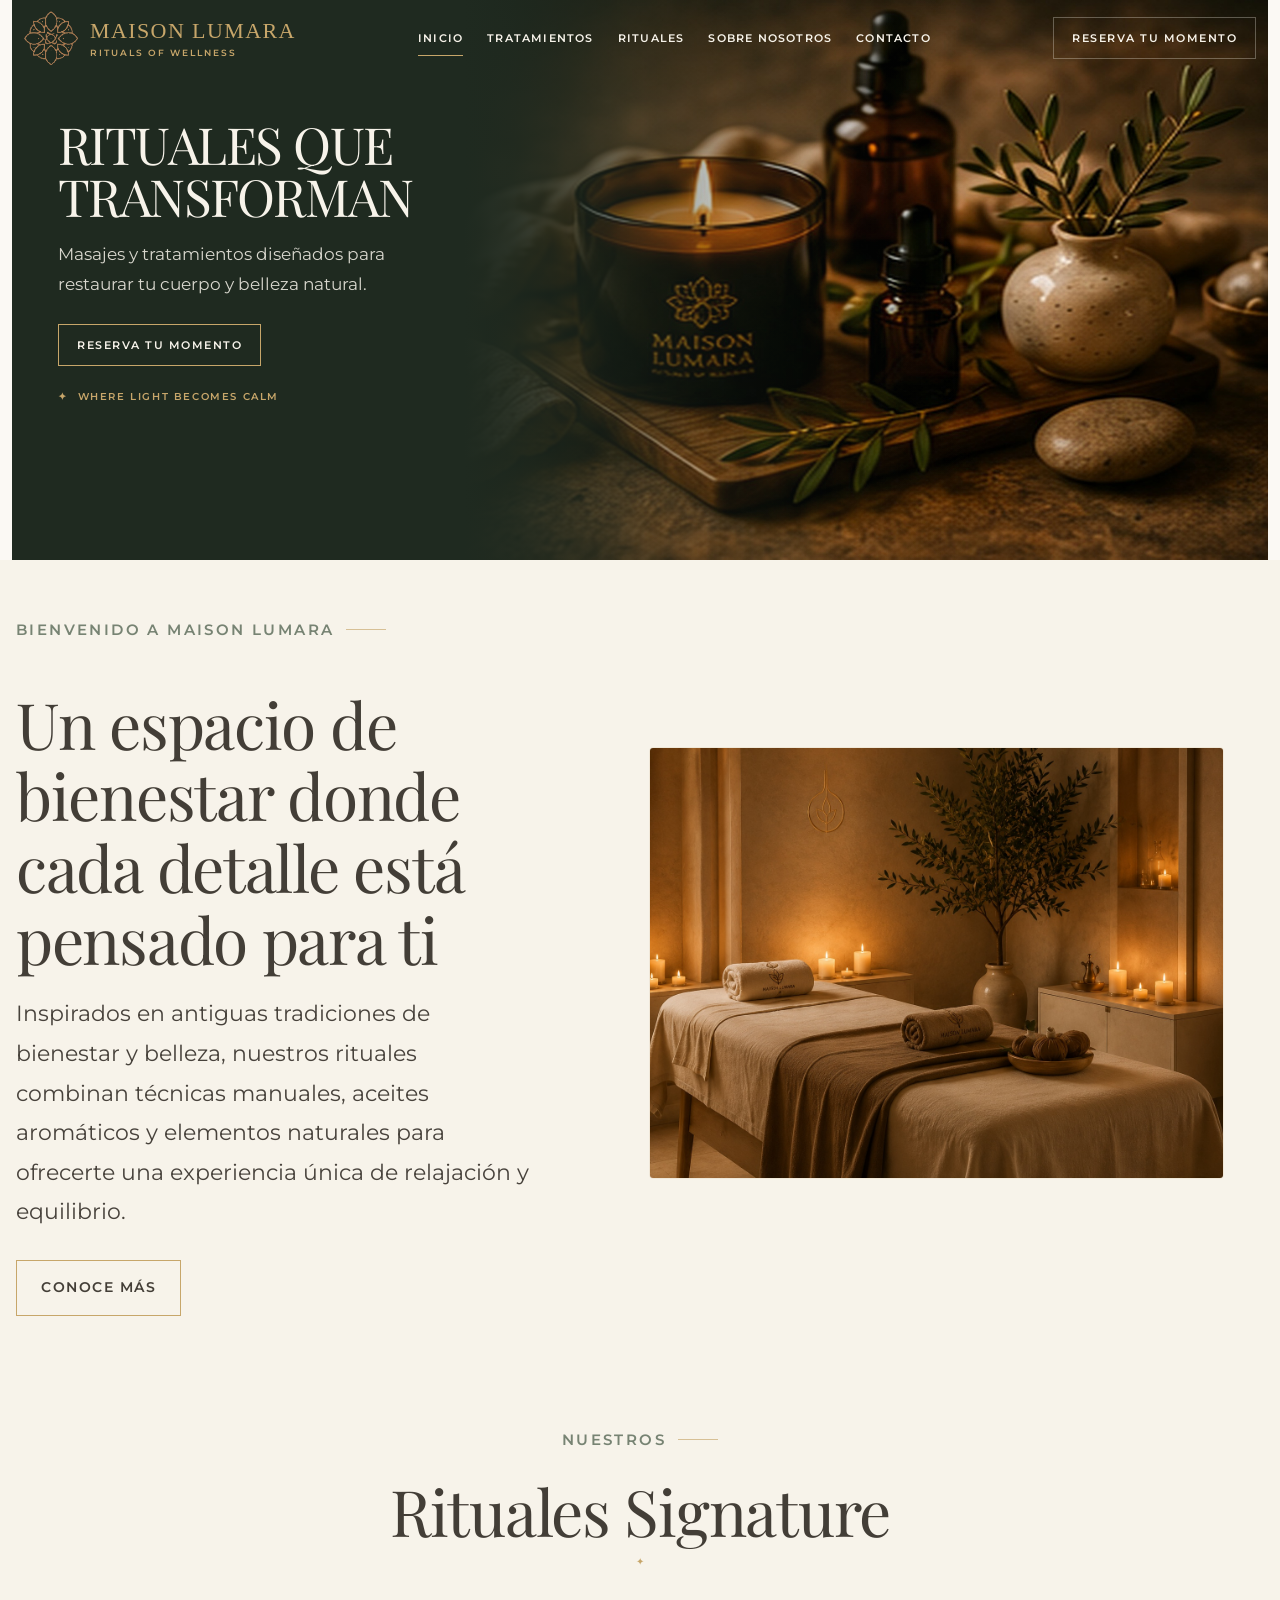
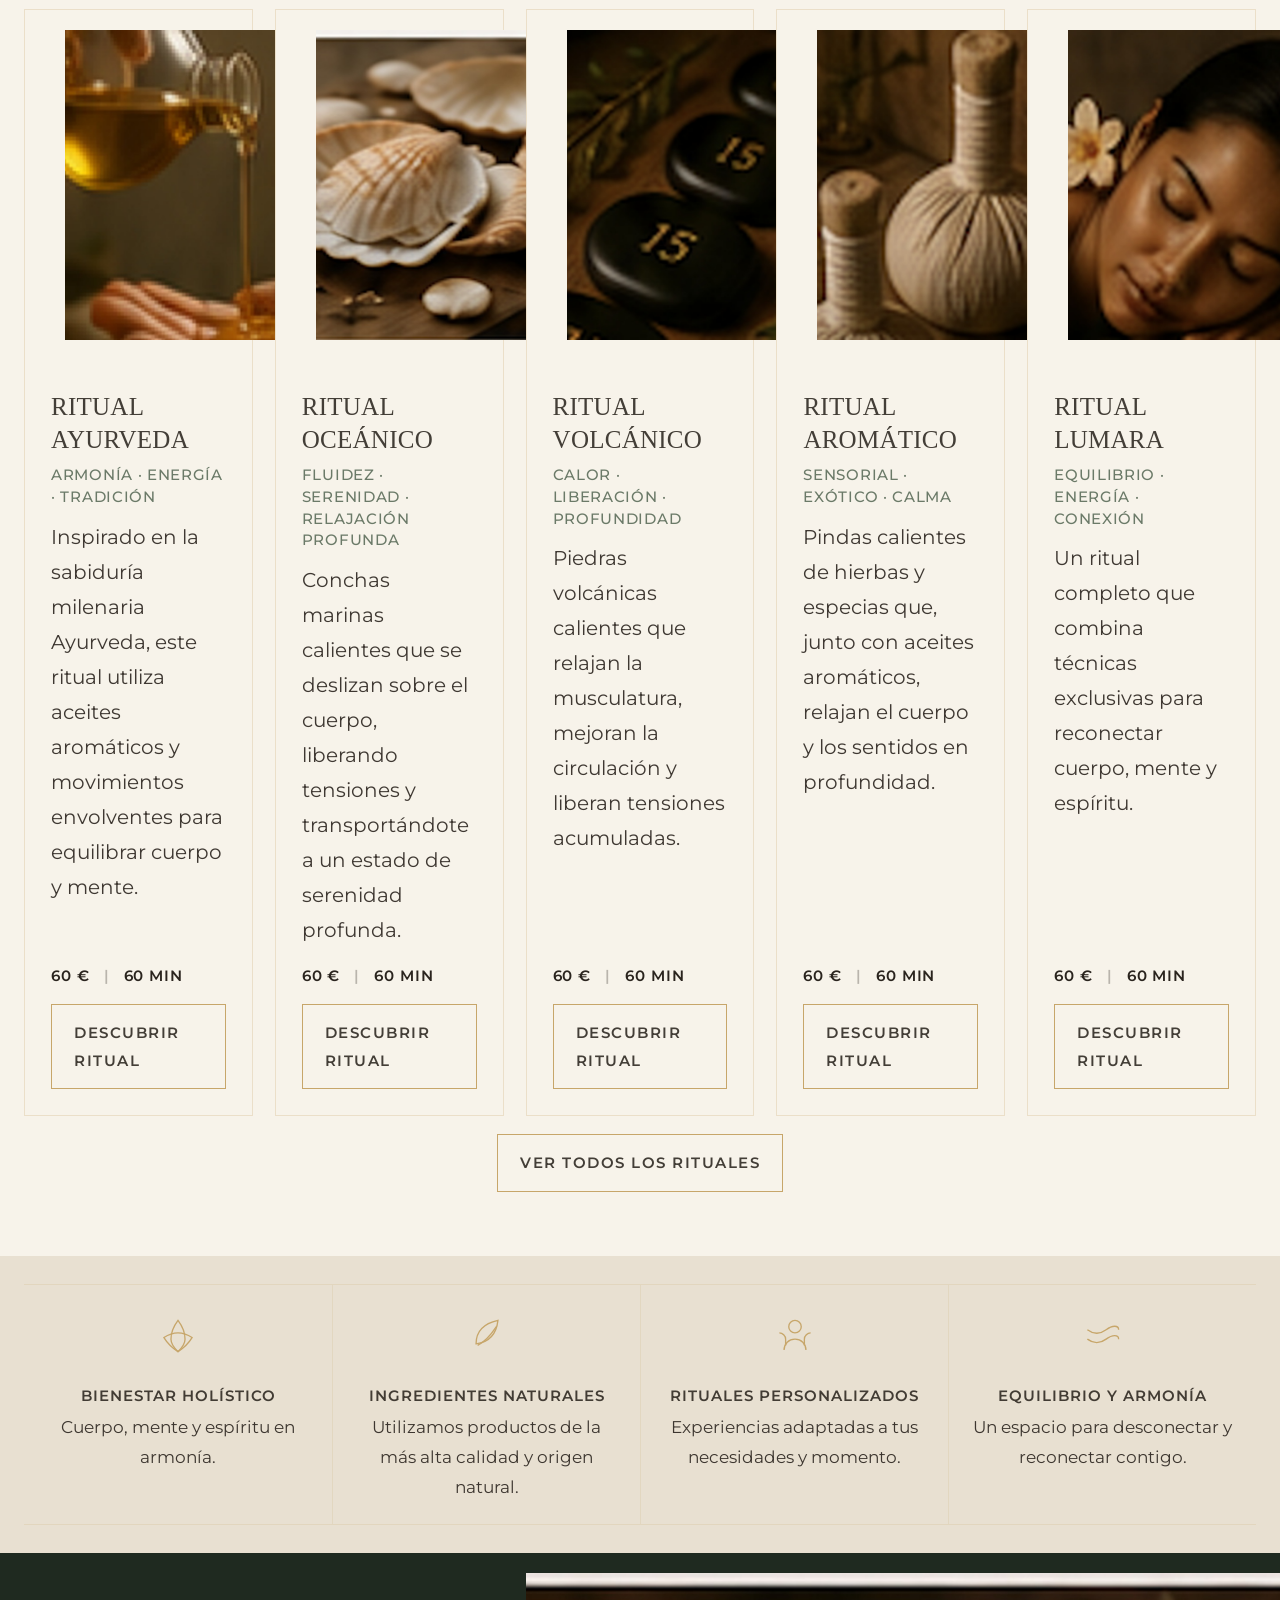
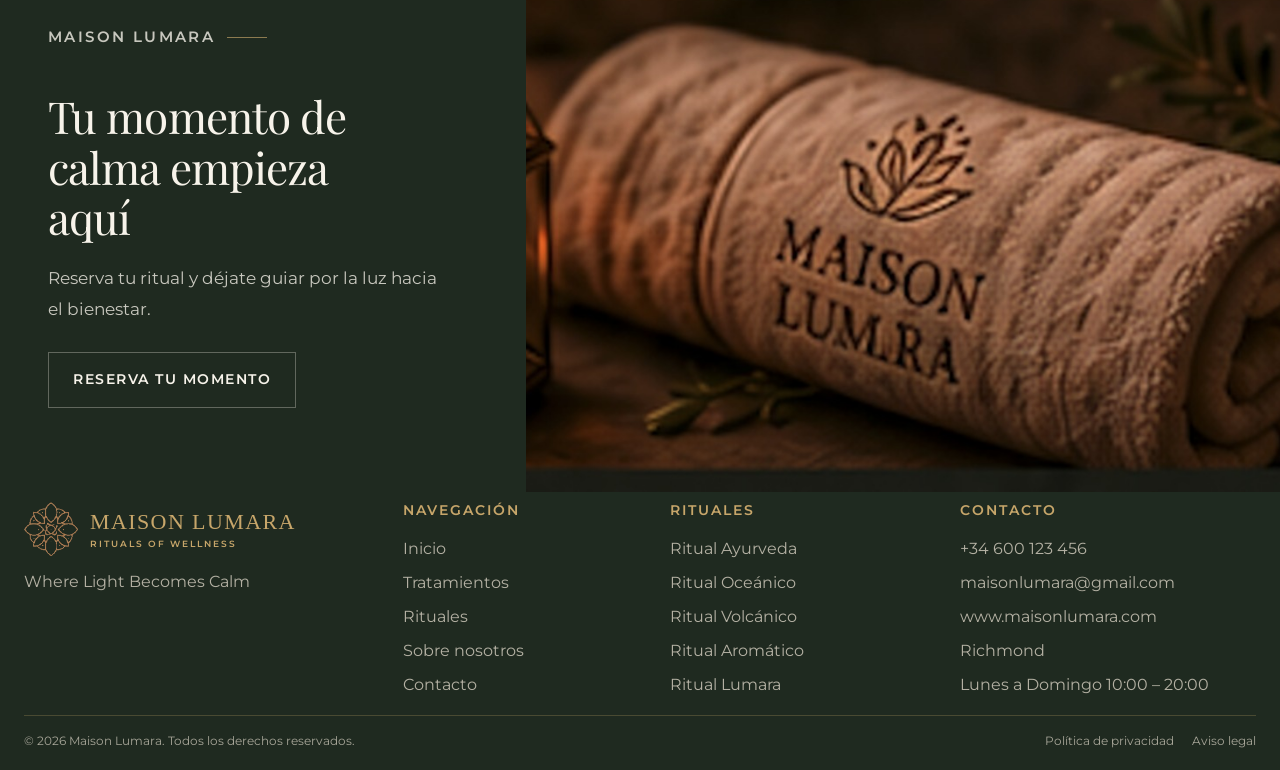
==== commit ec8be1a8: "Remove footer social links for cleaner brand finish" ====
--- a/index.html
+++ b/index.html
@@ -236,11 +236,6 @@
                 </span>
               </a>
               <p>Where Light Becomes Calm</p>
-              <div class="socials" aria-label="Redes sociales">
-                <a href="#" aria-label="Instagram">IG</a>
-                <a href="#" aria-label="Facebook">FB</a>
-                <a href="#" aria-label="Pinterest">PI</a>
-              </div>
             </div>
             <div class="footer-column">
               <h3>Navegaci&oacute;n</h3>
--- a/styles.css
+++ b/styles.css
@@ -859,7 +859,7 @@
   display: grid;
   grid-template-columns: 1.2fr 0.82fr 0.9fr 1fr;
   gap: 24px;
-  padding: 34px 0 16px;
+  padding: 30px 0 16px;
 }
 
 .footer-brand p,
@@ -891,7 +891,7 @@
 }
 
 .footer-brand-logo {
-  margin-bottom: 12px;
+  margin-bottom: 10px;
 }
 
 .footer-logo {
@@ -909,29 +909,6 @@
 
 .footer-brand .brand-tagline {
   font-size: 9px;
-}
-
-.socials {
-  display: flex;
-  gap: 10px;
-  margin-top: 12px;
-}
-
-.socials a {
-  display: inline-flex;
-  align-items: center;
-  justify-content: center;
-  width: 36px;
-  height: 36px;
-  border: 1px solid rgba(199, 166, 106, 0.24);
-  color: var(--gold);
-  transition: border-color var(--transition), transform var(--transition);
-}
-
-.socials a:hover,
-.socials a:focus-visible {
-  border-color: var(--gold);
-  transform: translateY(-2px);
 }
 
 .footer-bottom {
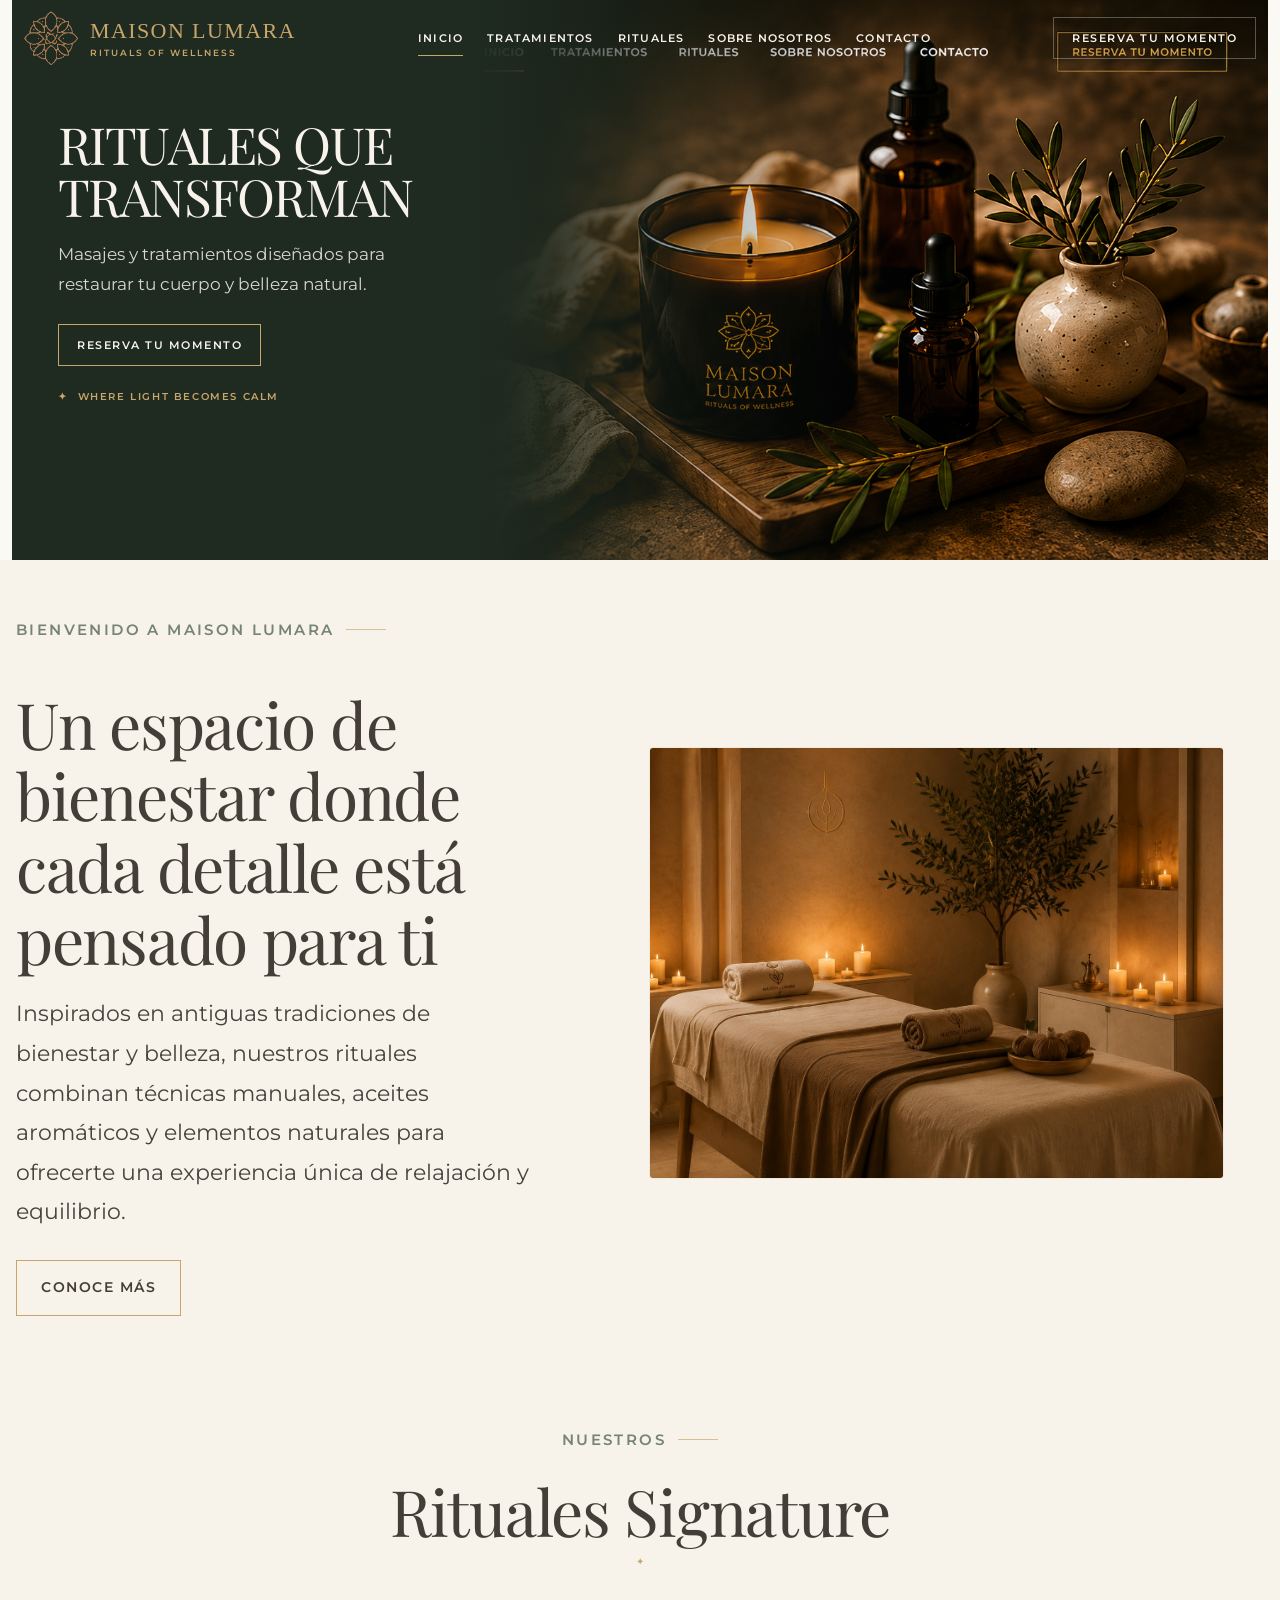
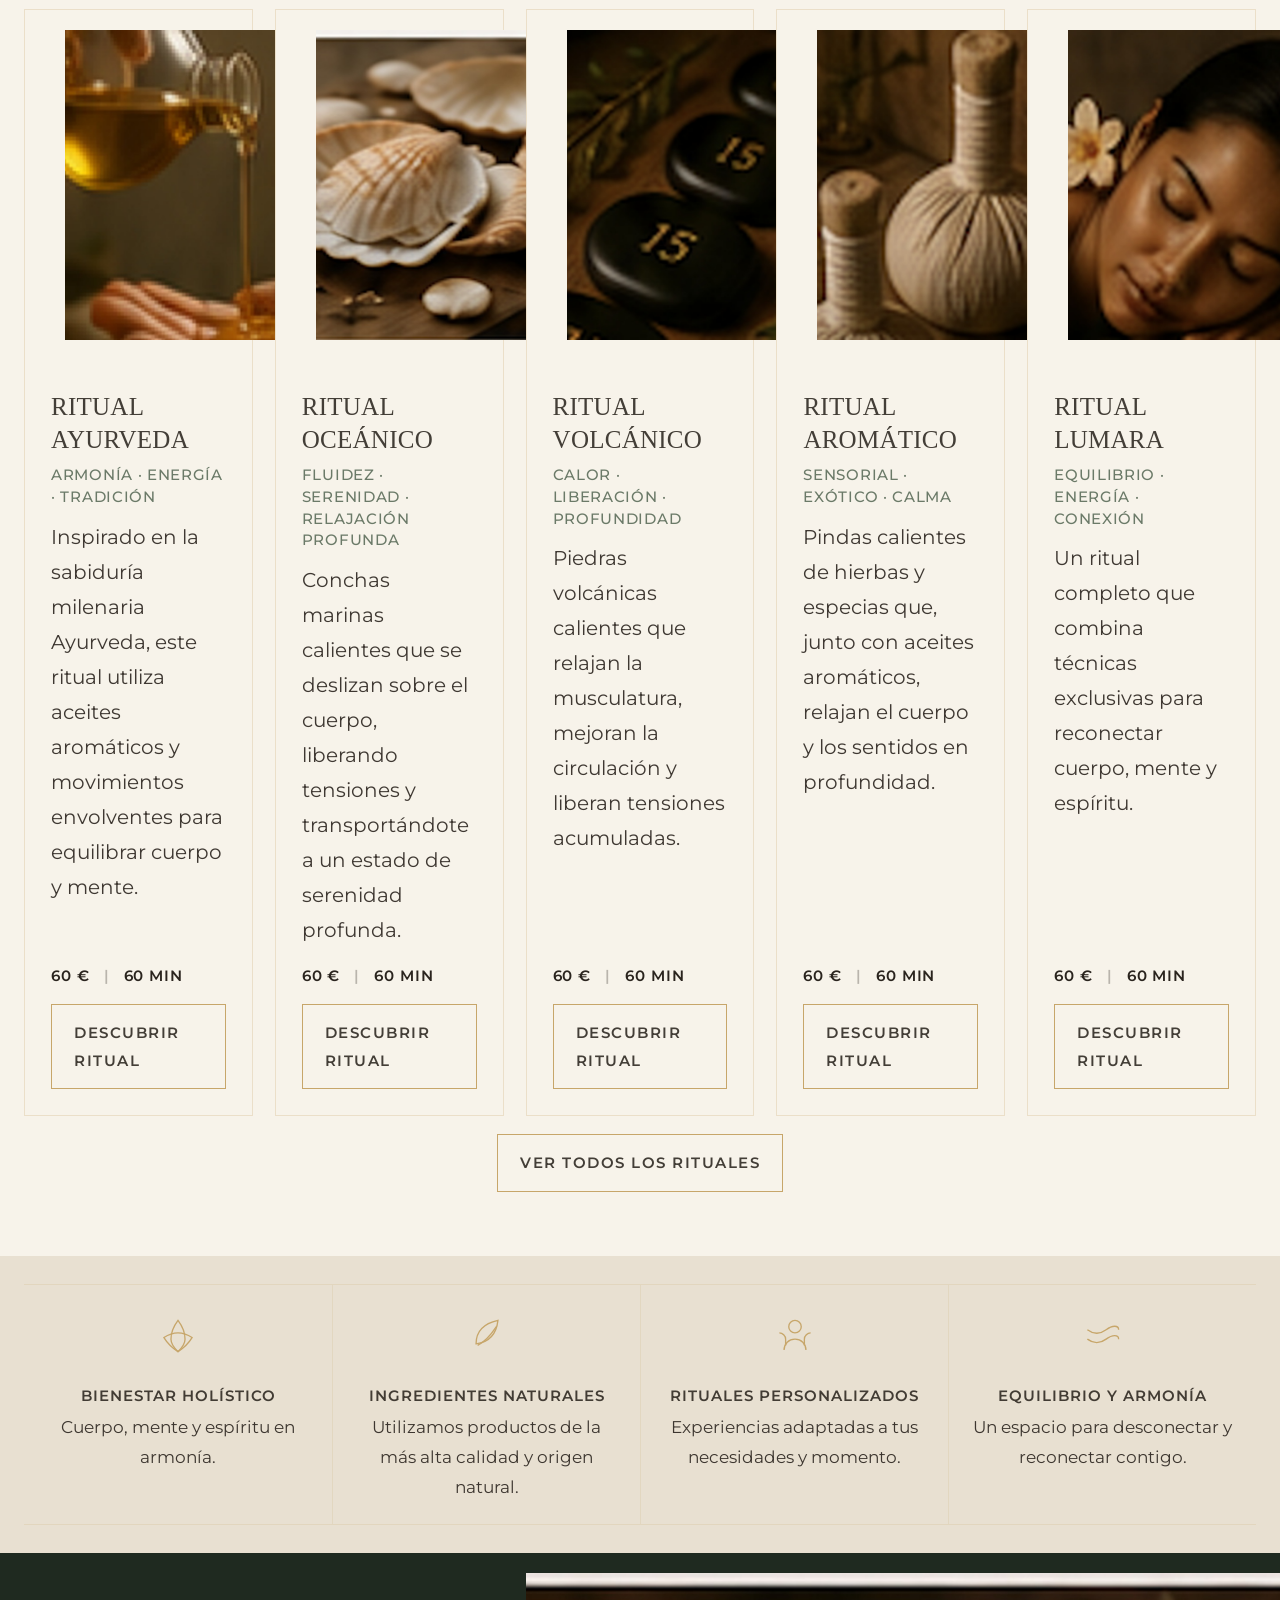
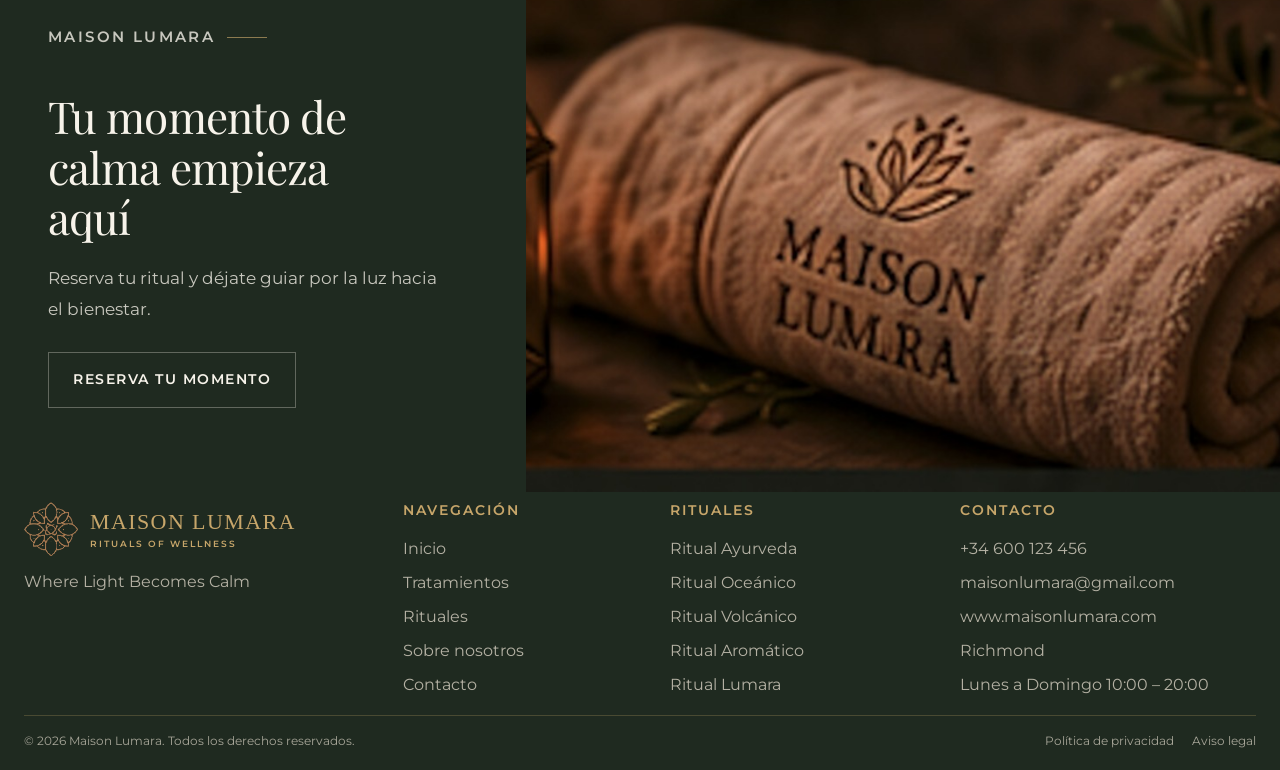
==== commit 426c5806: "Swap hero to approved HD image asset" ====
--- a/index.html
+++ b/index.html
@@ -56,7 +56,7 @@
             <div class="hero-tagline">Where Light Becomes Calm</div>
           </div>
           <div class="hero-media">
-            <img src="assets/hero.jpg" alt="Rituales Maison Lumara" />
+            <img src="assets/hero-image-only-hd.png" alt="Rituales Maison Lumara" />
           </div>
         </section>
 
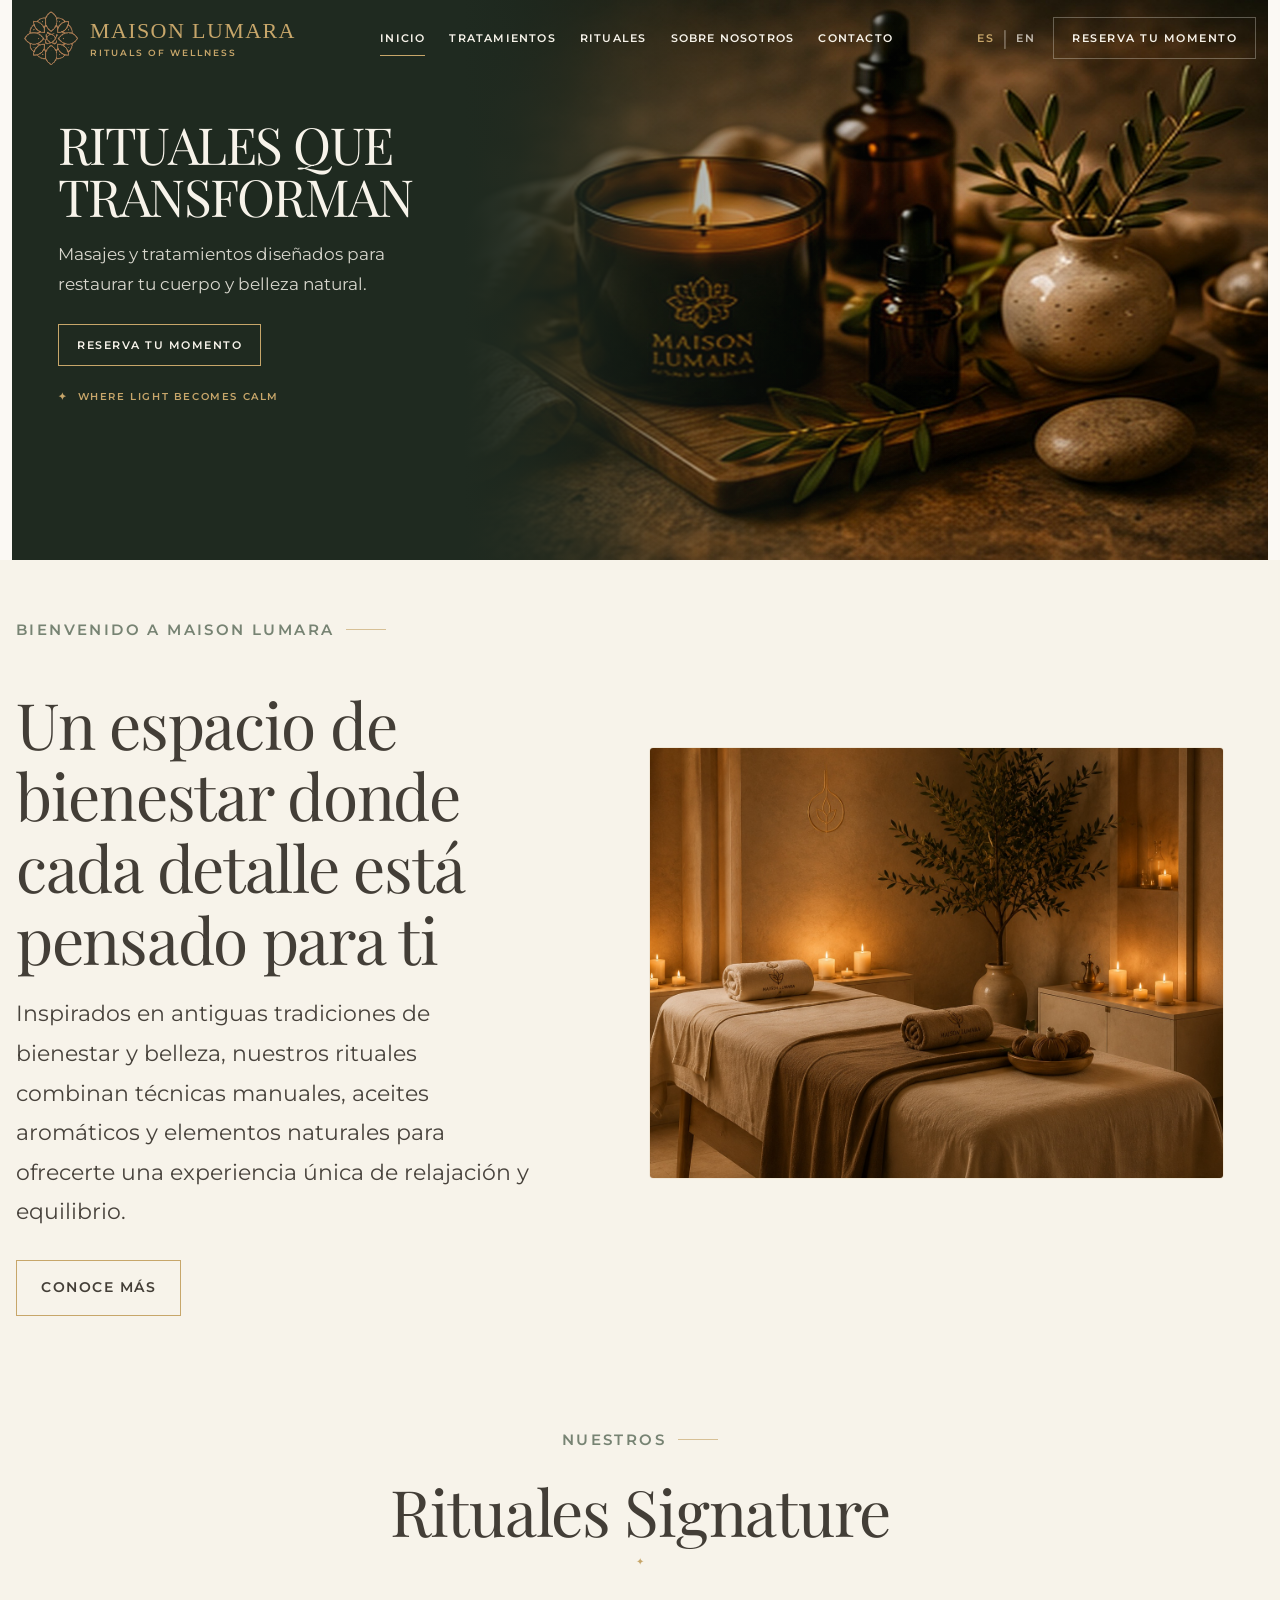
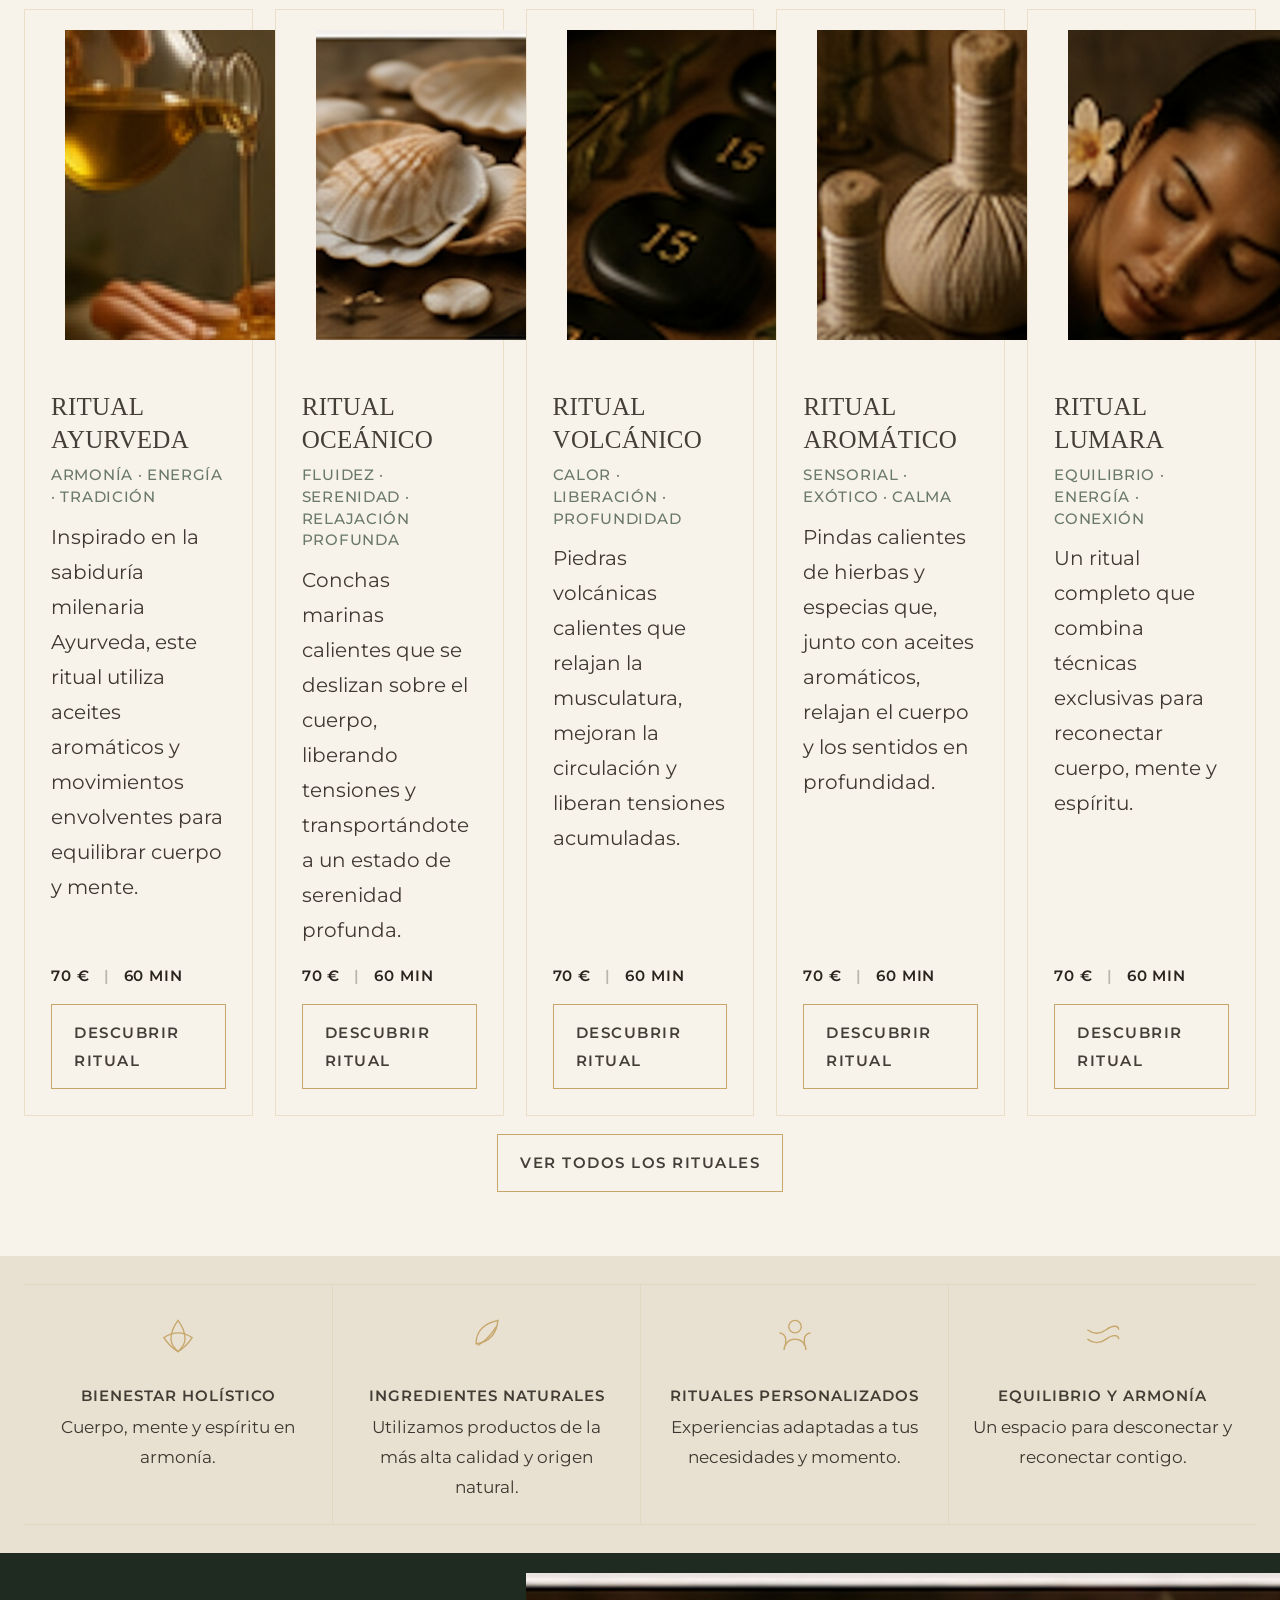
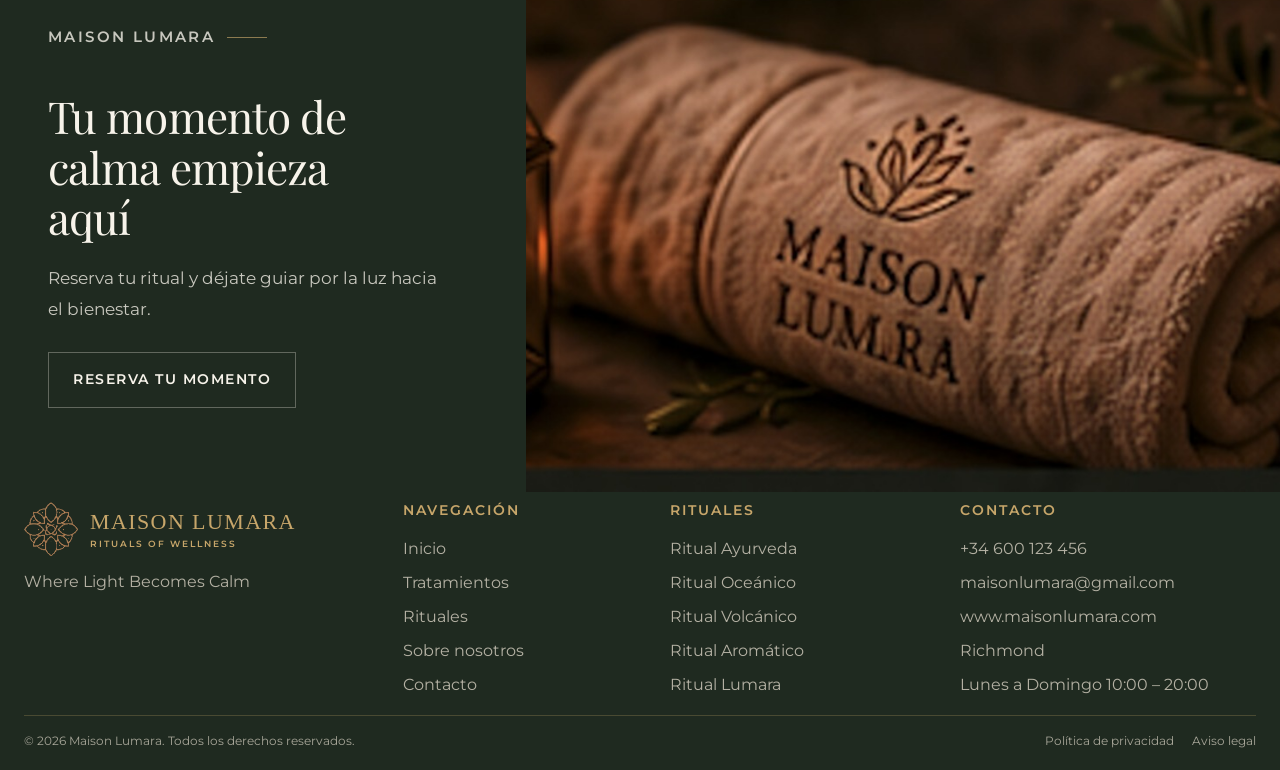
==== commit 4192fc0f: "Add ES EN language switcher across site" ====
--- a/index.html
+++ b/index.html
@@ -18,60 +18,65 @@
             <img class="brand-icon" src="assets/logo-icon-transparent.png" alt="" />
             <span class="brand-text">
               <span class="brand-name">Maison Lumara</span>
-              <span class="brand-tagline">Rituals of Wellness</span>
+              <span class="brand-tagline" data-i18n="brand.tagline">Rituals of Wellness</span>
             </span>
           </a>
           <nav class="site-nav" aria-label="Principal">
-            <a href="index.html" aria-current="page">Inicio</a>
-            <a href="#tratamientos">Tratamientos</a>
-            <a href="#rituales">Rituales</a>
-            <a href="about.html">Sobre nosotros</a>
-            <a href="#contacto">Contacto</a>
+            <a href="index.html" aria-current="page" data-i18n="nav.home">Inicio</a>
+            <a href="#tratamientos" data-i18n="nav.treatments">Tratamientos</a>
+            <a href="#rituales" data-i18n="nav.rituals">Rituales</a>
+            <a href="about.html" data-i18n="nav.about">Sobre nosotros</a>
+            <a href="#contacto" data-i18n="nav.contact">Contacto</a>
           </nav>
           <div class="header-actions">
-            <a class="button button-dark" href="#contacto">Reserva tu momento</a>
+            <div class="language-switcher" aria-label="Language selector">
+              <button class="lang-option" type="button" data-lang="es">ES</button>
+              <span aria-hidden="true">|</span>
+              <button class="lang-option" type="button" data-lang="en">EN</button>
+            </div>
+            <a class="button button-dark" href="#contacto" data-i18n="button.reserve">Reserva tu momento</a>
             <button class="menu-toggle" aria-label="Abrir menú" aria-expanded="false" data-menu-toggle>
               <span></span>
             </button>
           </div>
         </div>
         <div class="mobile-panel" data-mobile-panel>
-          <a href="index.html">Inicio</a>
-          <a href="#tratamientos">Tratamientos</a>
-          <a href="#rituales">Rituales</a>
-          <a href="about.html">Sobre nosotros</a>
-          <a href="#contacto">Contacto</a>
-          <a class="button button-dark" href="#contacto">Reserva tu momento</a>
+          <a href="index.html" data-i18n="nav.home">Inicio</a>
+          <a href="#tratamientos" data-i18n="nav.treatments">Tratamientos</a>
+          <a href="#rituales" data-i18n="nav.rituals">Rituales</a>
+          <a href="about.html" data-i18n="nav.about">Sobre nosotros</a>
+          <a href="#contacto" data-i18n="nav.contact">Contacto</a>
+          <a class="button button-dark" href="#contacto" data-i18n="button.reserve">Reserva tu momento</a>
         </div>
       </header>
 
       <main>
         <section class="hero">
           <div class="hero-copy reveal">
-            <h1>Rituales que transforman</h1>
-            <p>
+            <h1 data-i18n="hero.title">Rituales que transforman</h1>
+            <p data-i18n="hero.text">
               Masajes y tratamientos diseñados para restaurar tu cuerpo y belleza natural.
             </p>
-            <a class="button" href="#contacto">Reserva tu momento</a>
-            <div class="hero-tagline">Where Light Becomes Calm</div>
+            <a class="button" href="#contacto" data-i18n="button.reserve">Reserva tu momento</a>
+            <div class="hero-tagline" data-i18n="brand.emotional">Where Light Becomes Calm</div>
           </div>
           <div class="hero-media">
-            <img src="assets/hero-image-only-hd.png" alt="Rituales Maison Lumara" />
+            <img src="assets/hero.jpg" alt="Rituales Maison Lumara" />
           </div>
         </section>
 
         <section class="section section-ivory" id="tratamientos">
           <div class="container feature-split">
             <div class="stack-lg reveal">
-              <div class="eyebrow">Bienvenido a Maison Lumara</div>
+              <div class="eyebrow" data-i18n="home.welcome.eyebrow">Bienvenido a Maison Lumara</div>
               <div class="stack-md">
-                <h2>Un espacio de bienestar donde cada detalle est&aacute; pensado para ti</h2>
-                <p>
+                <h2 data-i18n="home.welcome.title">Un espacio de bienestar donde cada detalle est&aacute; pensado para ti</h2>
+                <p data-i18n="home.welcome.text">
                   Inspirados en antiguas tradiciones de bienestar y belleza, nuestros rituales combinan t&eacute;cnicas manuales, aceites arom&aacute;ticos y elementos naturales para ofrecerte una experiencia &uacute;nica de relajaci&oacute;n y equilibrio.
                 </p>
               </div>
               <div>
-                <a class="button" href="about.html">Conoce m&aacute;s</a>
+                <a class="button" href="about.html" data-i18n="button.learnMore">Conoce m&aacute;s</a>
               </div>
             </div>
             <figure class="feature-split-figure reveal">
@@ -83,8 +88,8 @@
         <section class="section section-ivory" id="rituales">
           <div class="container">
             <div class="centered-heading reveal">
-              <div class="eyebrow" style="justify-content:center">Nuestros</div>
-              <h2>Rituales Signature</h2>
+              <div class="eyebrow" style="justify-content:center" data-i18n="home.signature.eyebrow">Nuestros</div>
+              <h2 data-i18n="home.signature.title">Rituales Signature</h2>
             </div>
 
             <div class="ritual-grid">
@@ -93,13 +98,13 @@
                   <img src="assets/ayurveda.jpg" alt="Ritual Ayurveda" loading="lazy" />
                 </figure>
                 <div class="card-body">
-                  <h3>Ritual Ayurveda</h3>
-                  <div class="card-subtitle">Armon&iacute;a · Energ&iacute;a · Tradici&oacute;n</div>
-                  <p>
+                  <h3 data-i18n="rituals.ayurveda.title">Ritual Ayurveda</h3>
+                  <div class="card-subtitle" data-i18n="rituals.ayurveda.subtitle">Armon&iacute;a · Energ&iacute;a · Tradici&oacute;n</div>
+                  <p data-i18n="rituals.ayurveda.cardText">
                     Inspirado en la sabidur&iacute;a milenaria Ayurveda, este ritual utiliza aceites arom&aacute;ticos y movimientos envolventes para equilibrar cuerpo y mente.
                   </p>
-                  <div class="card-meta"><span>60 €</span><span>60 MIN</span></div>
-                  <a class="button" href="ritual-ayurveda.html">Descubrir ritual</a>
+                  <div class="card-meta"><span data-i18n="price.ritual">70 €</span><span>60 MIN</span></div>
+                  <a class="button" href="ritual-ayurveda.html" data-i18n="button.discoverRitual">Descubrir ritual</a>
                 </div>
               </article>
 
@@ -108,13 +113,13 @@
                   <img src="assets/oceanico.jpg" alt="Ritual Oceánico" loading="lazy" />
                 </figure>
                 <div class="card-body">
-                  <h3>Ritual Oce&aacute;nico</h3>
-                  <div class="card-subtitle">Fluidez · Serenidad · Relajaci&oacute;n profunda</div>
-                  <p>
+                  <h3 data-i18n="rituals.oceanic.title">Ritual Oce&aacute;nico</h3>
+                  <div class="card-subtitle" data-i18n="rituals.oceanic.subtitle">Fluidez · Serenidad · Relajaci&oacute;n profunda</div>
+                  <p data-i18n="rituals.oceanic.cardText">
                     Conchas marinas calientes que se deslizan sobre el cuerpo, liberando tensiones y transport&aacute;ndote a un estado de serenidad profunda.
                   </p>
-                  <div class="card-meta"><span>60 €</span><span>60 MIN</span></div>
-                  <a class="button" href="ritual-oceanico.html">Descubrir ritual</a>
+                  <div class="card-meta"><span data-i18n="price.ritual">70 €</span><span>60 MIN</span></div>
+                  <a class="button" href="ritual-oceanico.html" data-i18n="button.discoverRitual">Descubrir ritual</a>
                 </div>
               </article>
 
@@ -123,13 +128,13 @@
                   <img src="assets/volcanico.jpg" alt="Ritual Volcánico" loading="lazy" />
                 </figure>
                 <div class="card-body">
-                  <h3>Ritual Volc&aacute;nico</h3>
-                  <div class="card-subtitle">Calor · Liberaci&oacute;n · Profundidad</div>
-                  <p>
+                  <h3 data-i18n="rituals.volcanic.title">Ritual Volc&aacute;nico</h3>
+                  <div class="card-subtitle" data-i18n="rituals.volcanic.subtitle">Calor · Liberaci&oacute;n · Profundidad</div>
+                  <p data-i18n="rituals.volcanic.cardText">
                     Piedras volc&aacute;nicas calientes que relajan la musculatura, mejoran la circulaci&oacute;n y liberan tensiones acumuladas.
                   </p>
-                  <div class="card-meta"><span>60 €</span><span>60 MIN</span></div>
-                  <a class="button" href="ritual-volcanico.html">Descubrir ritual</a>
+                  <div class="card-meta"><span data-i18n="price.ritual">70 €</span><span>60 MIN</span></div>
+                  <a class="button" href="ritual-volcanico.html" data-i18n="button.discoverRitual">Descubrir ritual</a>
                 </div>
               </article>
 
@@ -138,13 +143,13 @@
                   <img src="assets/aromatico.jpg" alt="Ritual Aromático" loading="lazy" />
                 </figure>
                 <div class="card-body">
-                  <h3>Ritual Arom&aacute;tico</h3>
-                  <div class="card-subtitle">Sensorial · Ex&oacute;tico · Calma</div>
-                  <p>
+                  <h3 data-i18n="rituals.aromatic.title">Ritual Arom&aacute;tico</h3>
+                  <div class="card-subtitle" data-i18n="rituals.aromatic.subtitle">Sensorial · Ex&oacute;tico · Calma</div>
+                  <p data-i18n="rituals.aromatic.cardText">
                     Pindas calientes de hierbas y especias que, junto con aceites arom&aacute;ticos, relajan el cuerpo y los sentidos en profundidad.
                   </p>
-                  <div class="card-meta"><span>60 €</span><span>60 MIN</span></div>
-                  <a class="button" href="ritual-aromatico.html">Descubrir ritual</a>
+                  <div class="card-meta"><span data-i18n="price.ritual">70 €</span><span>60 MIN</span></div>
+                  <a class="button" href="ritual-aromatico.html" data-i18n="button.discoverRitual">Descubrir ritual</a>
                 </div>
               </article>
 
@@ -153,19 +158,19 @@
                   <img src="assets/lumara.jpg" alt="Ritual Lumara" loading="lazy" />
                 </figure>
                 <div class="card-body">
-                  <h3>Ritual Lumara</h3>
-                  <div class="card-subtitle">Equilibrio · Energ&iacute;a · Conexi&oacute;n</div>
-                  <p>
+                  <h3 data-i18n="rituals.lumara.title">Ritual Lumara</h3>
+                  <div class="card-subtitle" data-i18n="rituals.lumara.subtitle">Equilibrio · Energ&iacute;a · Conexi&oacute;n</div>
+                  <p data-i18n="rituals.lumara.cardText">
                     Un ritual completo que combina t&eacute;cnicas exclusivas para reconectar cuerpo, mente y esp&iacute;ritu.
                   </p>
-                  <div class="card-meta"><span>60 €</span><span>60 MIN</span></div>
-                  <a class="button" href="ritual-lumara.html">Descubrir ritual</a>
+                  <div class="card-meta"><span data-i18n="price.ritual">70 €</span><span>60 MIN</span></div>
+                  <a class="button" href="ritual-lumara.html" data-i18n="button.discoverRitual">Descubrir ritual</a>
                 </div>
               </article>
             </div>
 
             <div class="grid-cta reveal">
-              <a class="button" href="ritual-lumara.html">Ver todos los rituales</a>
+              <a class="button" href="ritual-lumara.html" data-i18n="button.viewAllRituals">Ver todos los rituales</a>
             </div>
           </div>
         </section>
@@ -177,29 +182,29 @@
                 <svg class="value-icon" viewBox="0 0 64 64" fill="none" stroke="currentColor" stroke-width="1.7">
                   <path d="M32 12c6 8 9 16 9 24 0 5-3 10-9 16-6-6-9-11-9-16 0-8 3-16 9-24Z"/><path d="M14 34c6-4 12-6 18-6 6 0 12 2 18 6-6 10-18 18-18 18S20 44 14 34Z"/>
                 </svg>
-                <h3>Bienestar hol&iacute;stico</h3>
-                <p>Cuerpo, mente y esp&iacute;ritu en armon&iacute;a.</p>
+                <h3 data-i18n="values.holistic.title">Bienestar hol&iacute;stico</h3>
+                <p data-i18n="values.holistic.text">Cuerpo, mente y esp&iacute;ritu en armon&iacute;a.</p>
               </article>
               <article class="value-card reveal">
                 <svg class="value-icon" viewBox="0 0 64 64" fill="none" stroke="currentColor" stroke-width="1.7">
                   <path d="M18 42c0-16 10-26 28-30-2 18-12 28-28 30Z"/><path d="M20 44c8-4 16-12 24-24"/>
                 </svg>
-                <h3>Ingredientes naturales</h3>
-                <p>Utilizamos productos de la m&aacute;s alta calidad y origen natural.</p>
+                <h3 data-i18n="values.natural.title">Ingredientes naturales</h3>
+                <p data-i18n="values.natural.text">Utilizamos productos de la m&aacute;s alta calidad y origen natural.</p>
               </article>
               <article class="value-card reveal">
                 <svg class="value-icon" viewBox="0 0 64 64" fill="none" stroke="currentColor" stroke-width="1.7">
                   <circle cx="32" cy="20" r="8"/><path d="M18 50c0-8 6-14 14-14s14 6 14 14"/><path d="M12 28c4 0 8 4 8 8v8"/><path d="M52 28c-4 0-8 4-8 8v8"/>
                 </svg>
-                <h3>Rituales personalizados</h3>
-                <p>Experiencias adaptadas a tus necesidades y momento.</p>
+                <h3 data-i18n="values.personalized.title">Rituales personalizados</h3>
+                <p data-i18n="values.personalized.text">Experiencias adaptadas a tus necesidades y momento.</p>
               </article>
               <article class="value-card reveal">
                 <svg class="value-icon" viewBox="0 0 64 64" fill="none" stroke="currentColor" stroke-width="1.7">
                   <path d="M12 24c8 6 16 6 24 0s16-6 16 0"/><path d="M12 36c8 6 16 6 24 0s16-6 16 0"/>
                 </svg>
-                <h3>Equilibrio y armon&iacute;a</h3>
-                <p>Un espacio para desconectar y reconectar contigo.</p>
+                <h3 data-i18n="values.balance.title">Equilibrio y armon&iacute;a</h3>
+                <p data-i18n="values.balance.text">Un espacio para desconectar y reconectar contigo.</p>
               </article>
             </div>
           </div>
@@ -208,13 +213,13 @@
         <section class="section section-ivory" id="contacto">
           <div class="final-cta reveal">
             <div class="final-cta__content stack-lg">
-              <div class="stack-md">
-                <div class="eyebrow">Maison Lumara</div>
-                <h2>Tu momento de calma empieza aqu&iacute;</h2>
-                <p>Reserva tu ritual y d&eacute;jate guiar por la luz hacia el bienestar.</p>
+                <div class="stack-md">
+                <div class="eyebrow" data-i18n="cta.eyebrow">Maison Lumara</div>
+                <h2 data-i18n="cta.title">Tu momento de calma empieza aqu&iacute;</h2>
+                <p data-i18n="cta.text">Reserva tu ritual y d&eacute;jate guiar por la luz hacia el bienestar.</p>
               </div>
               <div>
-                <a class="button button-dark" href="mailto:maisonlumara@gmail.com">Reserva tu momento</a>
+                <a class="button button-dark" href="mailto:maisonlumara@gmail.com" data-i18n="button.reserve">Reserva tu momento</a>
               </div>
             </div>
             <figure class="final-cta__image">
@@ -232,47 +237,47 @@
                 <img class="brand-icon footer-logo" src="assets/logo-icon-transparent.png" alt="" />
                 <span class="brand-text">
                   <span class="brand-name">Maison Lumara</span>
-                  <span class="brand-tagline">Rituals of Wellness</span>
+                  <span class="brand-tagline" data-i18n="brand.tagline">Rituals of Wellness</span>
                 </span>
               </a>
-              <p>Where Light Becomes Calm</p>
+              <p data-i18n="brand.emotional">Where Light Becomes Calm</p>
             </div>
             <div class="footer-column">
-              <h3>Navegaci&oacute;n</h3>
+              <h3 data-i18n="footer.navigation">Navegaci&oacute;n</h3>
               <div class="footer-links">
-                <a href="index.html">Inicio</a>
-                <a href="#tratamientos">Tratamientos</a>
-                <a href="#rituales">Rituales</a>
-                <a href="about.html">Sobre nosotros</a>
-                <a href="#contacto">Contacto</a>
+                <a href="index.html" data-i18n="nav.home">Inicio</a>
+                <a href="#tratamientos" data-i18n="nav.treatments">Tratamientos</a>
+                <a href="#rituales" data-i18n="nav.rituals">Rituales</a>
+                <a href="about.html" data-i18n="nav.about">Sobre nosotros</a>
+                <a href="#contacto" data-i18n="nav.contact">Contacto</a>
               </div>
             </div>
             <div class="footer-column">
-              <h3>Rituales</h3>
+              <h3 data-i18n="footer.rituals">Rituales</h3>
               <div class="footer-links">
-                <a href="ritual-ayurveda.html">Ritual Ayurveda</a>
-                <a href="ritual-oceanico.html">Ritual Oce&aacute;nico</a>
-                <a href="ritual-volcanico.html">Ritual Volc&aacute;nico</a>
-                <a href="ritual-aromatico.html">Ritual Arom&aacute;tico</a>
-                <a href="ritual-lumara.html">Ritual Lumara</a>
+                <a href="ritual-ayurveda.html" data-i18n="rituals.ayurveda.title">Ritual Ayurveda</a>
+                <a href="ritual-oceanico.html" data-i18n="rituals.oceanic.title">Ritual Oce&aacute;nico</a>
+                <a href="ritual-volcanico.html" data-i18n="rituals.volcanic.title">Ritual Volc&aacute;nico</a>
+                <a href="ritual-aromatico.html" data-i18n="rituals.aromatic.title">Ritual Arom&aacute;tico</a>
+                <a href="ritual-lumara.html" data-i18n="rituals.lumara.title">Ritual Lumara</a>
               </div>
             </div>
             <div class="footer-column">
-              <h3>Contacto</h3>
+              <h3 data-i18n="nav.contact">Contacto</h3>
               <div class="footer-meta">
                 <p>+34 600 123 456</p>
                 <p>maisonlumara@gmail.com</p>
                 <p>www.maisonlumara.com</p>
                 <p>Richmond</p>
-                <p>Lunes a Domingo 10:00 – 20:00</p>
+                <p data-i18n="footer.schedule">Lunes a Domingo 10:00 – 20:00</p>
               </div>
             </div>
           </div>
           <div class="footer-bottom">
-            <span>&copy; 2026 Maison Lumara. Todos los derechos reservados.</span>
+            <span data-i18n="footer.rights">&copy; 2026 Maison Lumara. Todos los derechos reservados.</span>
             <div class="footer-bottom-links">
-              <a href="#">Pol&iacute;tica de privacidad</a>
-              <a href="#">Aviso legal</a>
+              <a href="#" data-i18n="footer.privacy">Pol&iacute;tica de privacidad</a>
+              <a href="#" data-i18n="footer.legal">Aviso legal</a>
             </div>
           </div>
         </div>
--- a/styles.css
+++ b/styles.css
@@ -318,6 +318,39 @@
   gap: 18px;
 }
 
+.language-switcher {
+  display: inline-flex;
+  align-items: center;
+  gap: 8px;
+  color: var(--gold);
+  white-space: nowrap;
+  flex: 0 0 auto;
+}
+
+.language-switcher span {
+  color: rgba(247, 243, 234, 0.42);
+}
+
+.lang-option {
+  border: 0;
+  padding: 0;
+  background: transparent;
+  color: rgba(247, 243, 234, 0.72);
+  font-family: "Montserrat", sans-serif;
+  font-size: 11px;
+  font-weight: 600;
+  letter-spacing: 1.4px;
+  text-transform: uppercase;
+  cursor: pointer;
+  transition: color var(--transition);
+}
+
+.lang-option:hover,
+.lang-option:focus-visible,
+.lang-option.is-active {
+  color: var(--gold);
+}
+
 .header-actions .button {
   white-space: nowrap;
   min-width: 170px;
@@ -326,8 +359,9 @@
   padding: 10px 18px;
 }
 
-.mobile-panel {
-  display: none;
+.mobile-panel,
+.mobile-panel.is-open {
+  display: none !important;
 }
 
 .menu-toggle {
@@ -1324,11 +1358,11 @@
     padding: 20px 24px 28px;
     background: rgba(31, 42, 32, 0.98);
     border-top: 1px solid rgba(199, 166, 106, 0.15);
-    display: none;
+    display: none !important;
   }
 
   .mobile-panel.is-open {
-    display: grid;
+    display: grid !important;
     gap: 16px;
   }
 
